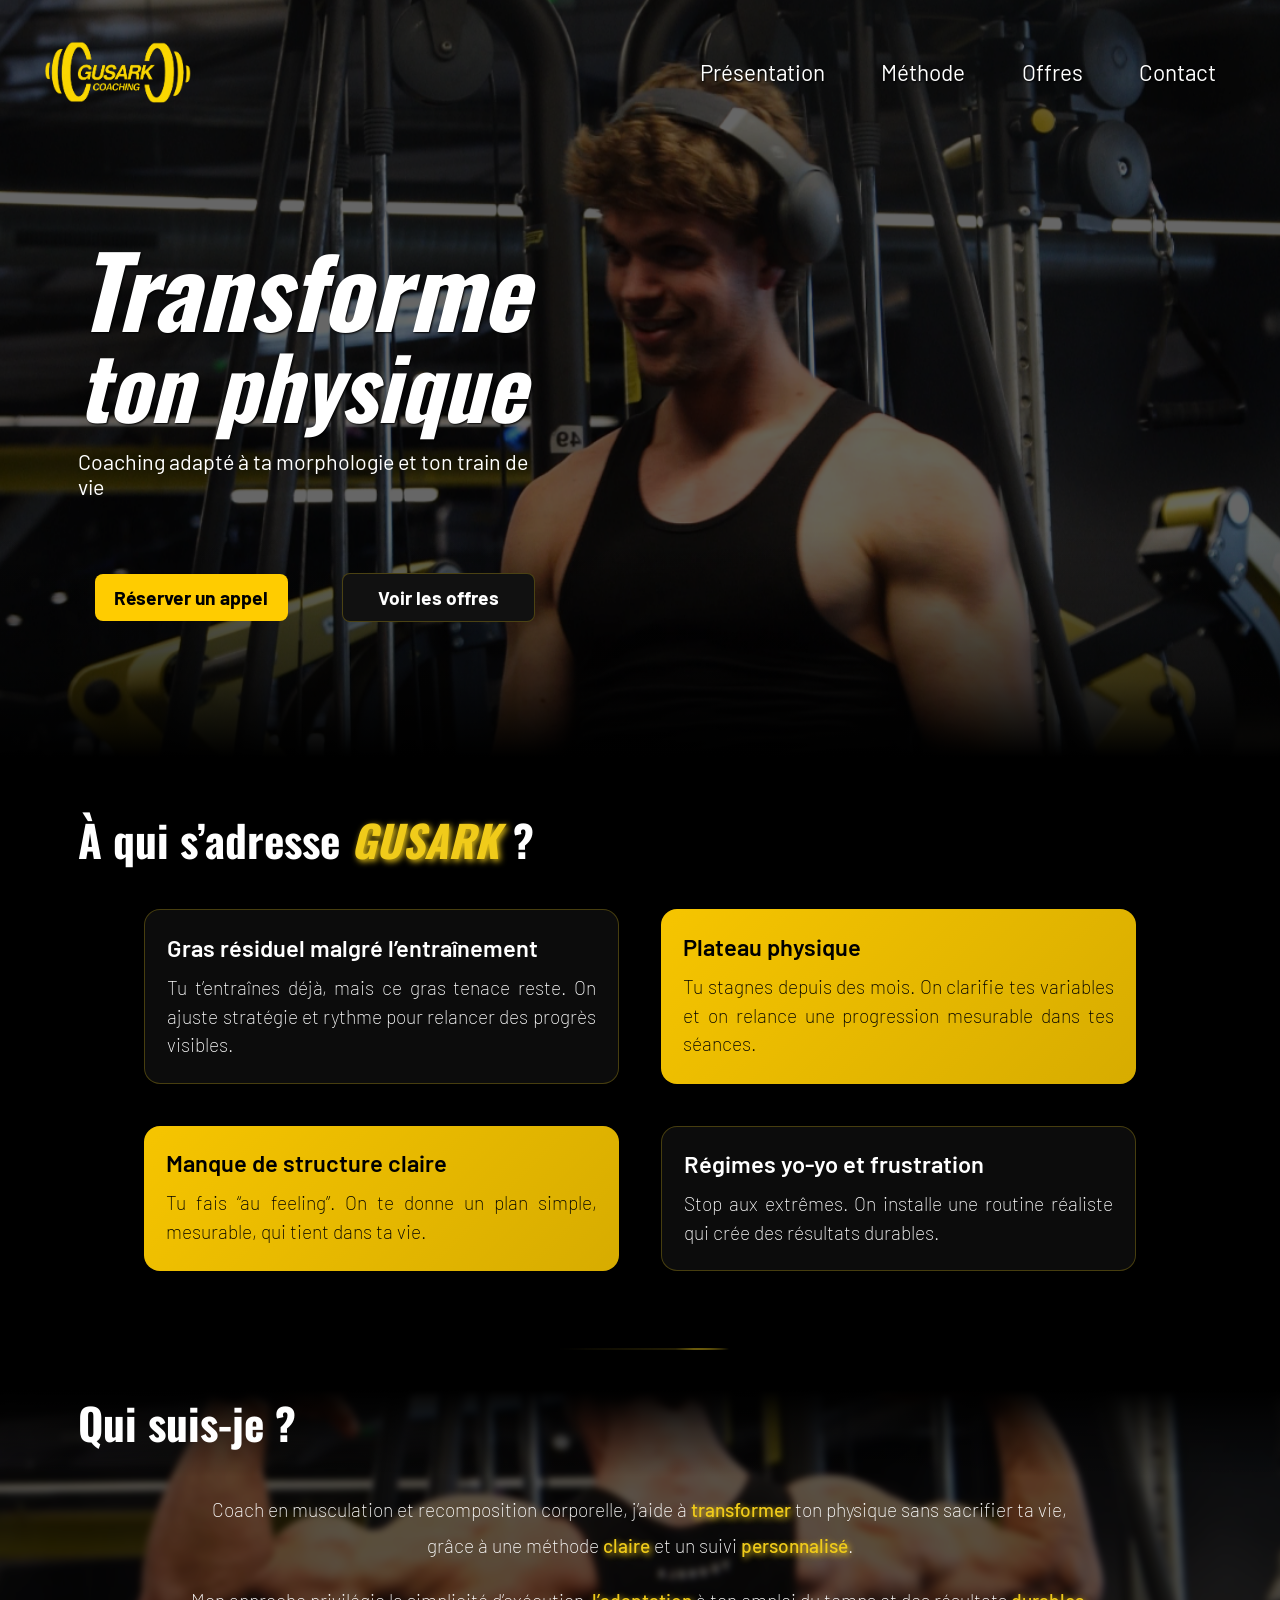
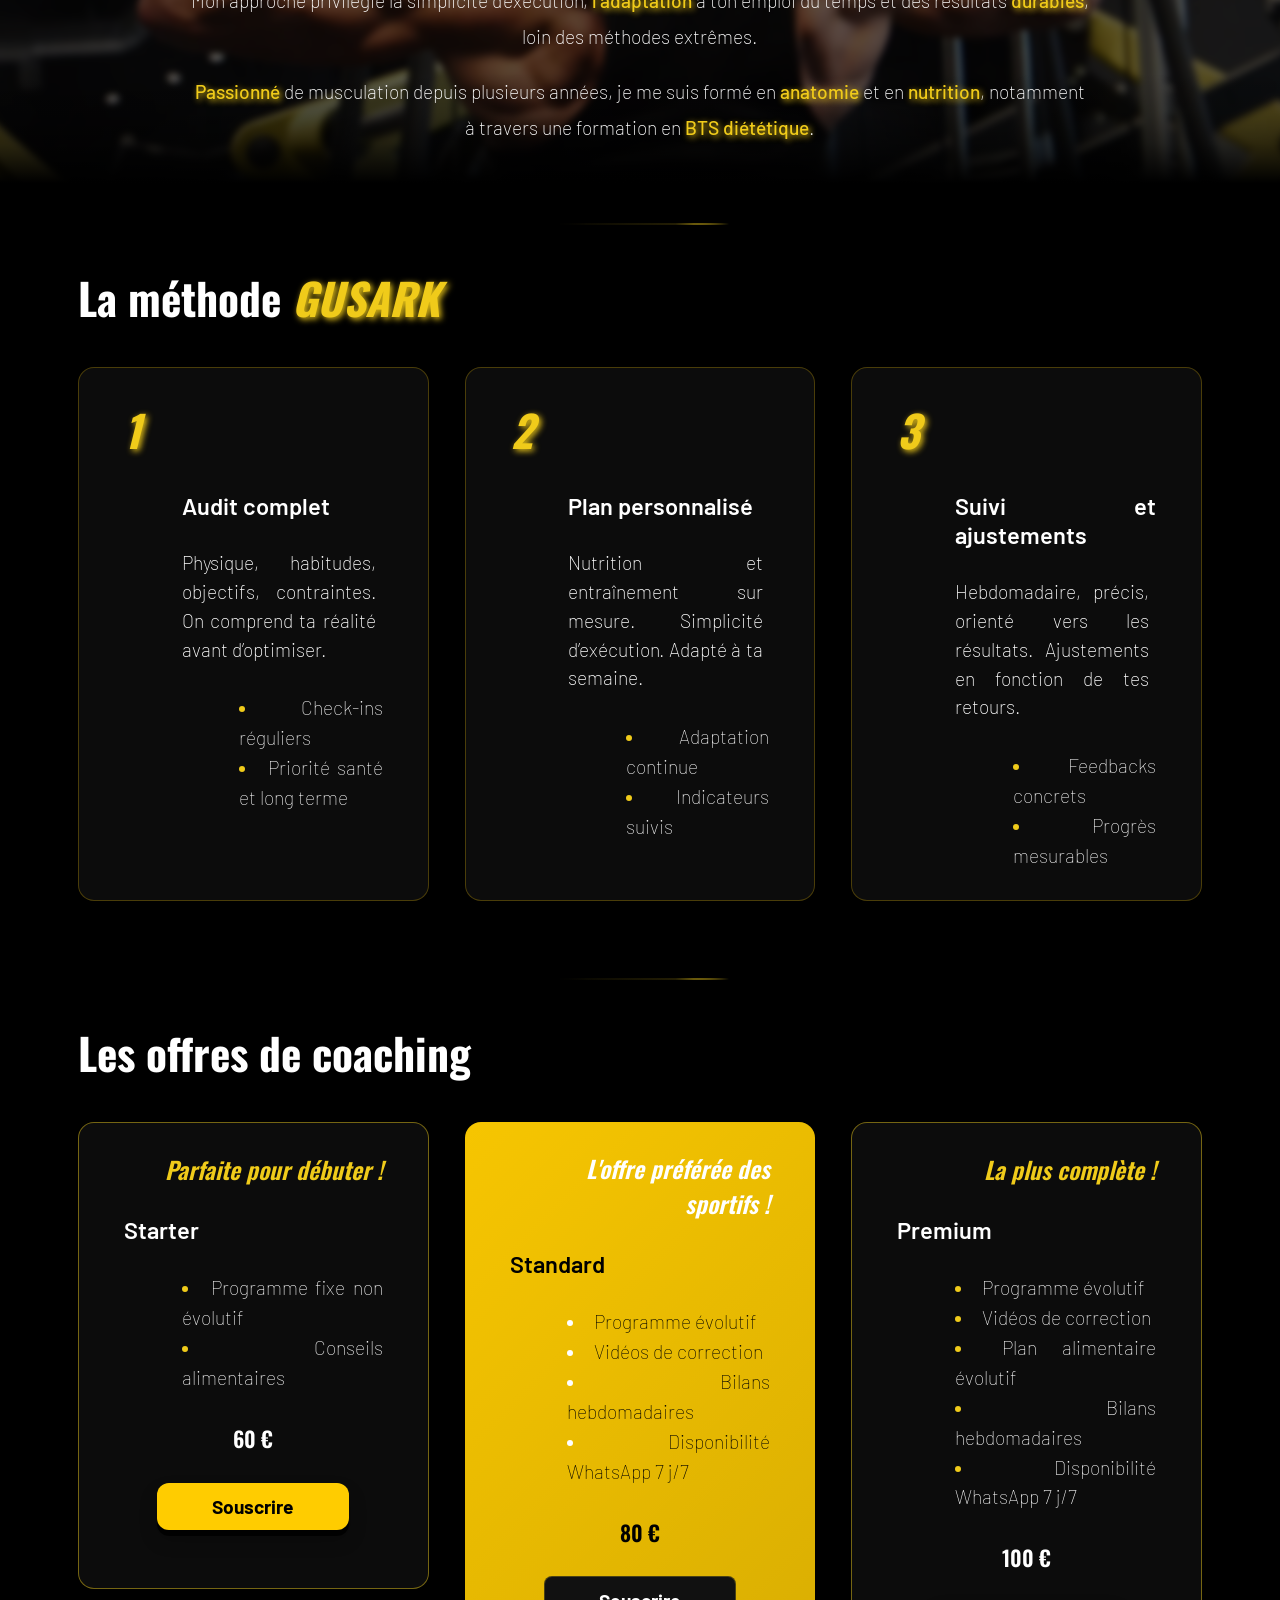
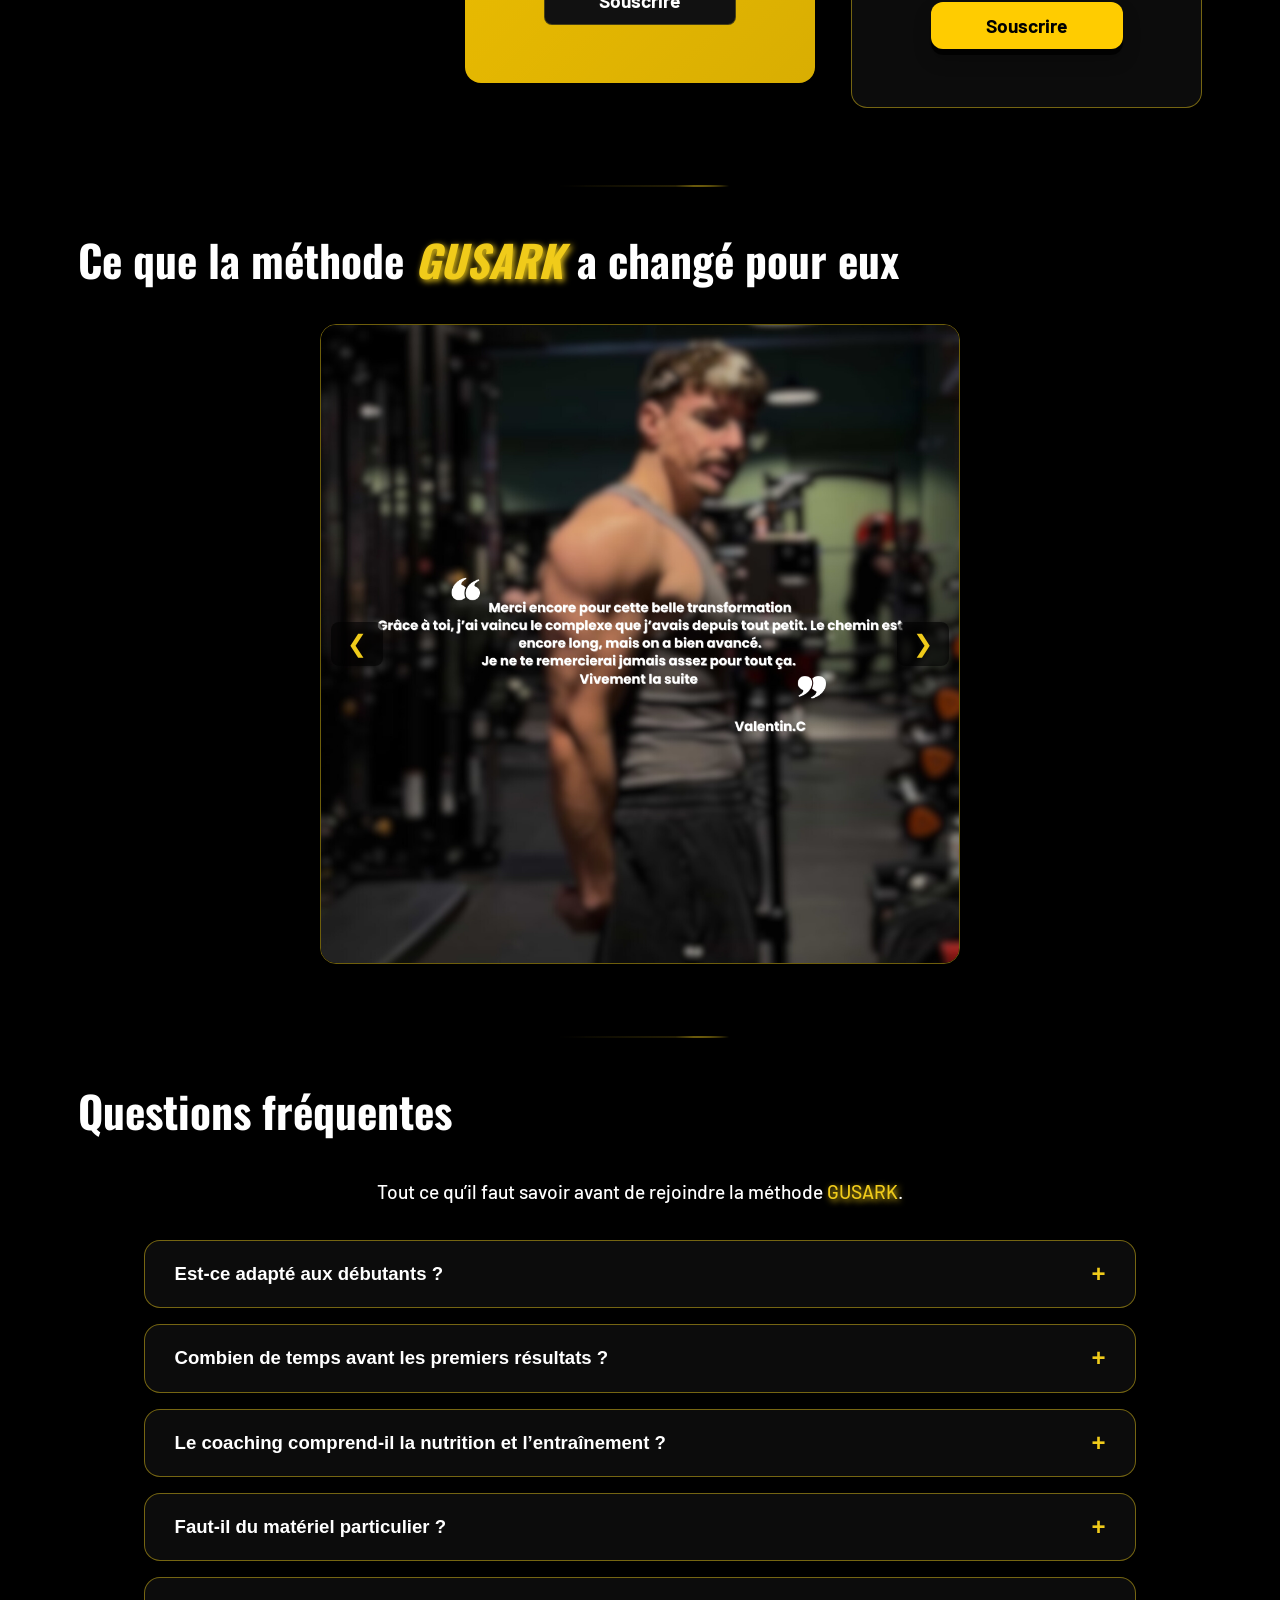
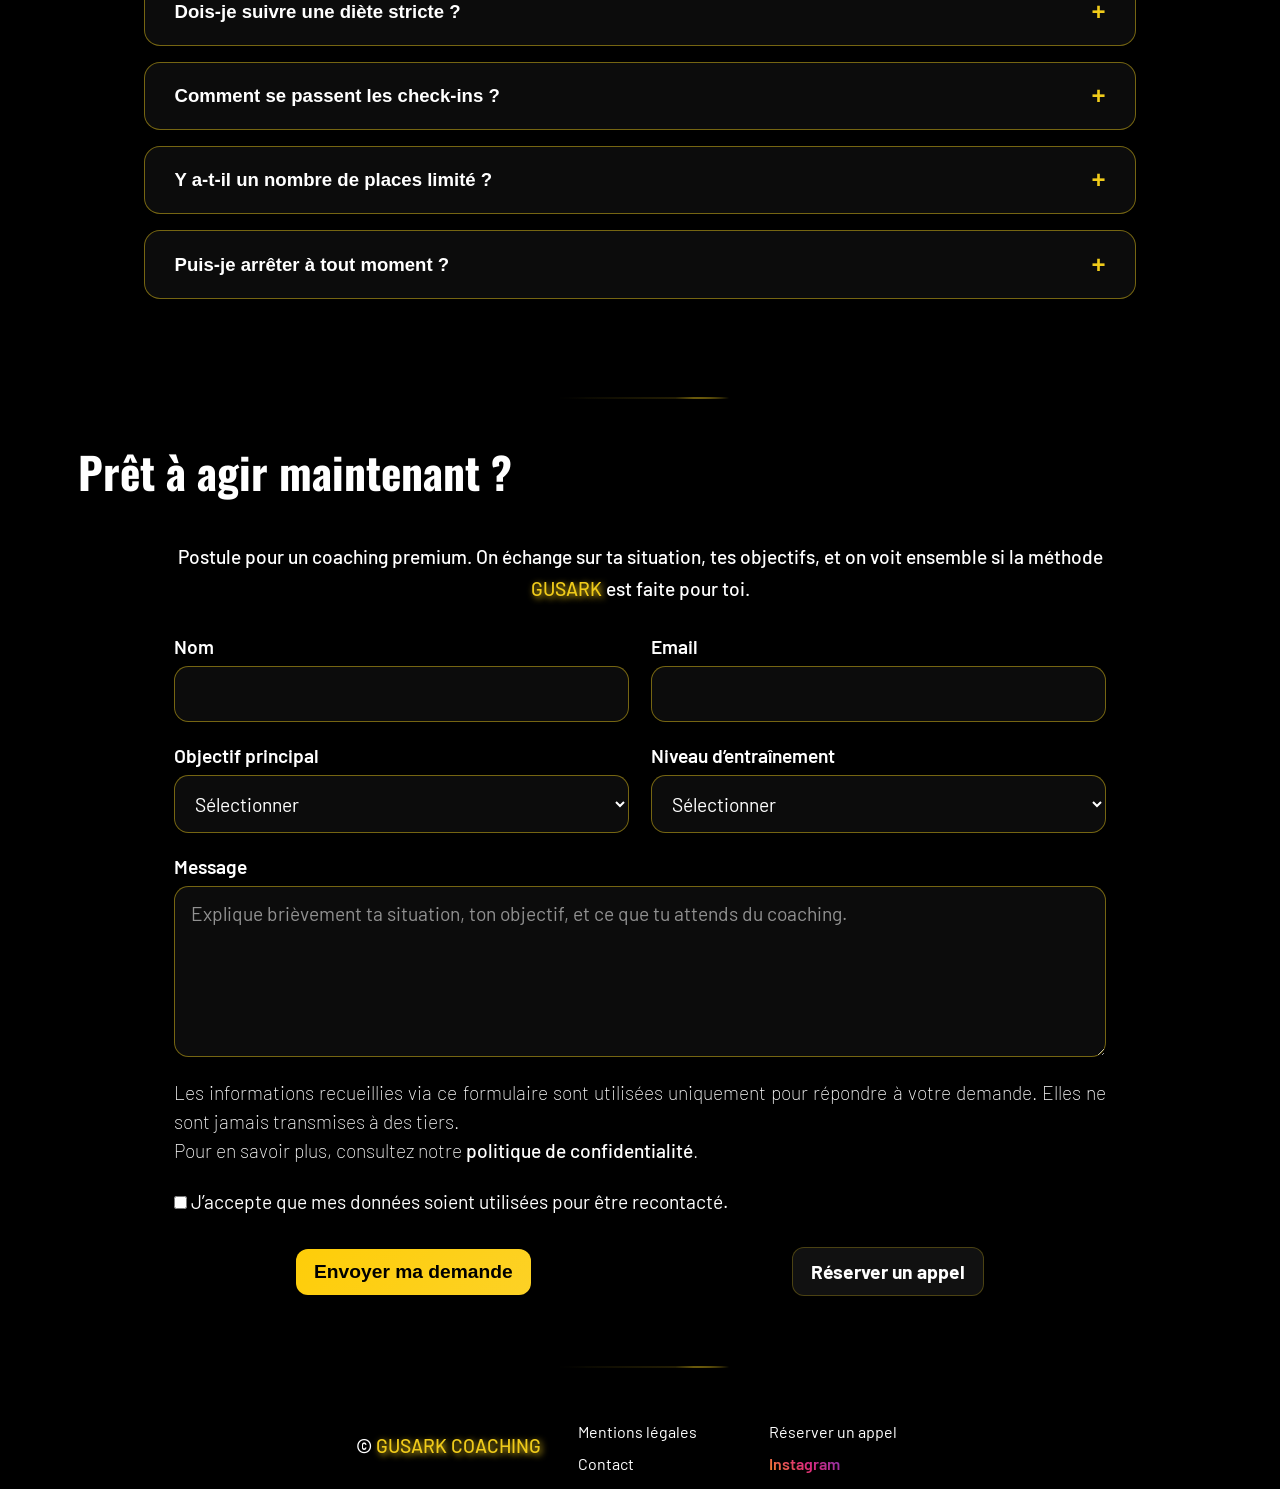
==== index.html @ c1faf5bc "All files MAJ" ====
<!DOCTYPE html>
<html lang="fr">
<head>
  <meta charset="UTF-8">
  <meta name="viewport" content="width=device-width, initial-scale=1.0">
  <title>GUSARK COACHING — Coaching en ligne musculation, recomposition, perte de graisse</title>
  <meta name="description" content="Coaching premium en ligne pour transformer ton physique sans sacrifier ta vie. Audit complet, plan personnalisé, suivi hebdomadaire. Réserve ton appel découverte.">
  <meta property="og:title" content="GUSARK COACHING">
  <meta property="og:description" content="Coaching premium en musculation, recomposition corporelle et perte de graisse. Méthode claire, résultats durables.">
  <meta property="og:type" content="website">
  <meta property="og:url" content="/">
  <meta property="og:image" content="">
  <link rel="icon" type="image/png" sizes="32x32" href="./images/favicon.png">
  <link rel="preconnect" href="https://fonts.googleapis.com">
  <link rel="preconnect" href="https://fonts.gstatic.com" crossorigin>
  <link href="https://fonts.googleapis.com/css2?family=Barlow:ital,wght@0,100;0,200;0,300;0,400;0,500;0,600;0,700;0,800;0,900;1,100;1,200;1,300;1,400;1,500;1,600;1,700;1,800;1,900&family=Oswald:wght@200..700&display=swap" rel="stylesheet">
  <link rel="stylesheet" href="./styles/style.css">
  
  
</head>
<body>
  <a class="skip-link" href="#main">Aller au contenu</a>

  <div class="hero-wrapper">
    <header>
      <a class="img-header" href="index.html">
        <img src="./images/Logo_GUSARK.png" alt="logo de l'entreprise">
      </a>
      <div class="menu">
        <a class="a-menu" href="#presentation">Présentation</a>
        <a class="a-menu" href="#methode">Méthode</a>
        <a class="a-menu" href="#offres">Offres</a>
        <a class="a-menu" href="#formulaire">Contact</a>
      </div>
    </header>

    <section class="hero">
      <h1>
        <span class="line1">Transforme</span>
        <span class="line2">ton physique</span>
      </h1>
      <h4 class="h4-title">Coaching adapté à ta morphologie et ton train de vie
      </h4>

      <div class="btn-holder">
        <a class="btn appel-btn" href="https://calendly.com/gusarkcoaching-contact/30min" target="_blank" rel="noopener">Réserver un appel</a>
        <a class="btn offres-btn" href="#offres">Voir les offres</a>
      </div>
    </section>
  </div>

  <main>
    <section class="presentation">
      <h2 id="presentation">À qui s’adresse <span class="yellow">GUSARK</span> ?</h2>
      <div class="support-items-presentation">
        <div class="item-presentation">
          <h3>Gras résiduel malgré l’entraînement</h3>
          <p>Tu t’entraînes déjà, mais ce gras tenace reste. On ajuste stratégie et rythme pour relancer des progrès visibles.</p>
        </div>
        <div class="item-presentation">
          <h3>Plateau physique</h3>
          <p>Tu stagnes depuis des mois. On clarifie tes variables et on relance une progression mesurable dans tes séances.</p>
        </div>
        <div class="item-presentation">
          <h3>Manque de structure claire</h3>
          <p>Tu fais “au feeling”. On te donne un plan simple, mesurable, qui tient dans ta vie.</p>
        </div>
        <div class="item-presentation">
          <h3>Régimes yo-yo et frustration</h3>
          <p>Stop aux extrêmes. On installe une routine réaliste qui crée des résultats durables.</p>
        </div>
      </div>
    </section>


    <div class="section-separator"></div>



    <section class="presentation-2">
      <h2>Qui suis-je ?</h2>
      <p>
      Coach en musculation et recomposition corporelle, j’aide à 
      <span class="yellow-text">transformer</span> ton physique sans sacrifier ta vie,
      grâce à une méthode <span class="yellow-text">claire</span> et un suivi
      <span class="yellow-text">personnalisé</span>.
      </p>
      <br>
      <p>
      Mon approche privilégie la simplicité d’exécution,
      <span class="yellow-text">l’adaptation</span> à ton emploi du temps
      et des résultats <span class="yellow-text">durables</span>,
      loin des méthodes extrêmes.
      </p>
      <br>
      <p>
      <span class="yellow-text">Passionné</span> de musculation depuis plusieurs années,
      je me suis formé en <span class="yellow-text">anatomie</span> et en
      <span class="yellow-text">nutrition</span>, notamment à travers une formation
      en <span class="yellow-text">BTS diététique</span>.
      </p>
    </section>



    <div class="section-separator"></div>


    <section class="methode">
      <h2 id="methode">La méthode <span class="yellow">GUSARK</span></h2>
      <div class="support-items-methode">
        <div class="item-methode">
          <div class="numero-methode">1</div>
          <h3>Audit complet</h3>
          <p>Physique, habitudes, objectifs, contraintes. On comprend ta réalité avant d’optimiser.</p>
          <li>Check-ins réguliers</li>
          <li>Priorité santé et long terme</li>
        </div>
        <div class="item-methode">
          <div class="numero-methode">2</div>
          <h3>Plan personnalisé</h3>
          <p>Nutrition et entraînement sur mesure. Simplicité d’exécution. Adapté à ta semaine.</p>
          <li>Adaptation continue</li>
          <li>Indicateurs suivis</li>
        </div>
        <div class="item-methode">
          <div class="numero-methode">3
          </div>
          <h3>Suivi et ajustements</h3>
          <p>Hebdomadaire, précis, orienté vers les résultats. Ajustements en fonction de tes retours.</p>
          <li>Feedbacks concrets</li>
          <li>Progrès mesurables</li>
        </div>
      </div>
    </section>


    <div class="section-separator"></div>



    <section class="offres">
      <h2 id="offres">Les offres de coaching</h2>
      <div class="support-items-offres">
        <div class="item-offres">
          <div class="preferee">Parfaite pour débuter !</div>
          <h3>Starter</h3>
          <li>Programme fixe non évolutif</li>
          <li>Conseils alimentaires</li>
          <h4 class="prix">60 €</h4>
          <a href="#formulaire" class="btn appel-btn">Souscrire</a>
        </div>
        <div class="item-offres" id="preferee-yellow">
          <div class="preferee">L'offre préférée des sportifs !</div>
          <h3>Standard</h3>
          <li>Programme évolutif</li>
          <li>Vidéos de correction</li>
          <li>Bilans hebdomadaires</li>
          <li>Disponibilité WhatsApp 7 j/7</li>
          <h4 class="prix">80 €</h4>
          <a href="#formulaire" class="btn offres-btn">Souscrire</a>
        </div>
        <div class="item-offres">
          <div class="preferee">La plus complète !</div>
          <h3>Premium</h3>
          <li>Programme évolutif</li>
          <li>Vidéos de correction</li>
          <li>Plan alimentaire évolutif</li>
          <li>Bilans hebdomadaires</li>
          <li>Disponibilité WhatsApp 7 j/7</li>
          <h4 class="prix">100 €</h4>
          <a href="#formulaire" class="btn appel-btn">Souscrire</a>
        </div>
      </div>
    </section>



    <div class="section-separator"></div>

    <section class="temoignages">
      <h2>Ce que la méthode <span class="yellow">GUSARK</span> a changé pour eux</h2>
      <div class="slider">
        <div class="slides">
          <img src="./images/témoignage-1.PNG" class="slide active" alt="">
          <img src="./images/témoignage-2.PNG" class="slide" alt="">
          <img src="./images/témoignage-3.PNG" class="slide" alt="">
        </div>

        <button class="prev">&#10094;</button>
        <button class="next">&#10095;</button>
      </div>
    </section>

    <div class="section-separator"></div>


    <section class="faq">
      <h2 id="faq">Questions fréquentes</h2>
      <p class="faq-intro">
        Tout ce qu’il faut savoir avant de rejoindre la méthode <span class="yellow-text">GUSARK</span>.
      </p>

      <div class="faq-list">

        <article class="faq-item">
          <button class="faq-question" type="button" aria-expanded="false">
            <span>Est-ce adapté aux débutants ?</span>
            <span class="faq-icon">+</span>
          </button>
          <div class="faq-answer">
            <p>
              Oui. La méthode est adaptée à ton niveau actuel, avec une progression claire, que tu débutes totalement ou que tu aies déjà de l’expérience.
            </p>
          </div>
        </article>

        <article class="faq-item">
          <button class="faq-question" type="button" aria-expanded="false">
            <span>Combien de temps avant les premiers résultats ?</span>
            <span class="faq-icon">+</span>
          </button>
          <div class="faq-answer">
            <p>
              Les premiers changements peuvent souvent apparaître en 4 à 6 semaines. Les résultats solides, eux, se construisent avec de la régularité et un cadre adapté.
            </p>
          </div>
        </article>

        <article class="faq-item">
          <button class="faq-question" type="button" aria-expanded="false">
            <span>Le coaching comprend-il la nutrition et l’entraînement ?</span>
            <span class="faq-icon">+</span>
          </button>
          <div class="faq-answer">
            <p>
              Oui. Le suivi repose sur un programme d’entraînement et un accompagnement nutritionnel, ajustés en fonction de tes retours et de ton objectif.
            </p>
          </div>
        </article>

        <article class="faq-item">
          <button class="faq-question" type="button" aria-expanded="false">
            <span>Faut-il du matériel particulier ?</span>
            <span class="faq-icon">+</span>
          </button>
          <div class="faq-answer">
            <p>
              Non. Le plan s’adapte à ton contexte : salle, home gym, matériel limité ou travail au poids du corps.
            </p>
          </div>
        </article>

        <article class="faq-item">
          <button class="faq-question" type="button" aria-expanded="false">
            <span>Dois-je suivre une diète stricte ?</span>
            <span class="faq-icon">+</span>
          </button>
          <div class="faq-answer">
            <p>
              Non. L’objectif est de construire quelque chose de durable et applicable dans la vraie vie, pas de te bloquer dans une méthode extrême ou frustrante.
            </p>
          </div>
        </article>

        <article class="faq-item">
          <button class="faq-question" type="button" aria-expanded="false">
            <span>Comment se passent les check-ins ?</span>
            <span class="faq-icon">+</span>
          </button>
          <div class="faq-answer">
            <p>
              Ils se font de façon régulière, avec suivi des indicateurs, retour sur les sensations, et ajustements si nécessaire pour garder une progression claire.
            </p>
          </div>
        </article>

        <article class="faq-item">
          <button class="faq-question" type="button" aria-expanded="false">
            <span>Y a-t-il un nombre de places limité ?</span>
            <span class="faq-icon">+</span>
          </button>
          <div class="faq-answer">
            <p>
              Oui. Le nombre de places reste volontairement limité pour garantir un accompagnement sérieux, précis et personnalisé.
            </p>
          </div>
        </article>

        <article class="faq-item">
          <button class="faq-question" type="button" aria-expanded="false">
            <span>Puis-je arrêter à tout moment ?</span>
            <span class="faq-icon">+</span>
          </button>
          <div class="faq-answer">
            <p>
              Une durée minimale est recommandée pour obtenir des résultats tangibles. L’idée n’est pas d’aller vite, mais d’obtenir une vraie transformation durable.
            </p>
          </div>
        </article>

      </div>
    </section>



    <div class="section-separator"></div>


    <section class="contact-form">
      <h2 id="formulaire">Prêt à agir maintenant ?</h2>
      <p class="contact-intro">
        Postule pour un coaching premium. On échange sur ta situation, tes objectifs,
        et on voit ensemble si la méthode <span class="yellow-text">GUSARK</span> est faite pour toi.
      </p>

      <div class="contact-card">
        <form class="form-grid" action="https://formsubmit.co/gusarkcoaching.contact@gmail.com" method="POST">

          <!-- 🔒 Paramètres FormSubmit -->
          <input type="hidden" name="_subject" value="Nouvelle demande coaching GUSARK">
          <input type="hidden" name="_captcha" value="false">

          <!-- 🍯 Anti-spam -->
          <input type="text" name="_honey" style="display:none">

          <!-- Champs -->
          <div class="form-group">
            <label for="nom">Nom</label>
            <input type="text" id="nom" name="nom" required>
          </div>

          <div class="form-group">
            <label for="email">Email</label>
            <input type="email" id="email" name="email" required>
          </div>

          <div class="form-group">
            <label for="objectif">Objectif principal</label>
            <select id="objectif" name="objectif" required>
              <option value="">Sélectionner</option>
              <option value="seche">Sèche</option>
              <option value="recomposition">Recomposition</option>
              <option value="prise-masse">Prise de masse</option>
              <option value="autre">Autre</option>
            </select>
          </div>

          <div class="form-group">
            <label for="niveau">Niveau d’entraînement</label>
            <select id="niveau" name="niveau" required>
              <option value="">Sélectionner</option>
              <option value="debutant">Débutant</option>
              <option value="intermediaire">Intermédiaire</option>
              <option value="avance">Avancé</option>
            </select>
          </div>

          <div class="form-group full-width">
            <label for="message">Message</label>
            <textarea
              id="message"
              name="message"
              rows="6"
              placeholder="Explique brièvement ta situation, ton objectif, et ce que tu attends du coaching."
            ></textarea>
          </div>

          <!-- 🔽 AJOUT RGPD -->
          <div class="form-rgpd full-width">
            <p>
              Les informations recueillies via ce formulaire sont utilisées uniquement pour
              répondre à votre demande. Elles ne sont jamais transmises à des tiers.
              <br>
              Pour en savoir plus, consultez notre
              <a href="rgpd.html" target="_blank">politique de confidentialité</a>.
            </p>
          </div>
          <div class="form-consent full-width">
            <label>
              <input type="checkbox" required>
              J’accepte que mes données soient utilisées pour être recontacté.
            </label>
          </div>

          <div class="form-actions full-width">
            <button type="submit" class="btn appel-btn">Envoyer ma demande</button>
            <a href="https://calendly.com/gusarkcoaching-contact/30min" class="btn secondary-btn" target="_blank" rel="noopener">
              Réserver un appel
            </a>
          </div>

        </form>
      </div>
    </section>


  </main>

  <div class="section-separator"></div>


  <footer class="site-footer">
    <div class="footer-inner">

      <div class="footer-brand">
        <a class="a-footer" href="index.html">© <span class="yellow-text">GUSARK COACHING</span></a>
      </div>

      <nav class="footer-links" aria-label="Liens de pied de page">
        <a href="rgpd.html" target="_blank">Mentions légales</a>
        <a href="#formulaire">Contact</a>
      </nav>

      <div class="footer-contact">
        <a href="https://calendly.com/gusarkcoaching-contact/30min" target="_blank" rel="noopener">Réserver un appel</a>
        <a href="https://www.instagram.com/gusark_/" target="_blank" rel="noopener" class="instagram-link">Instagram</a>
      </div>

    </div>
  </footer>
<script src="./js/script.js"></script>
</body>
</html
---- styles/style.css ----
@charset "UTF-8";
/* Font-size */
* {
  box-sizing: border-box;
  margin: 0;
  padding: 0;
}
* a,
* a:hover,
* a:focus,
* a:active {
  text-decoration: none;
}
* h1 {
  display: inline-block;
  color: #ffffff;
  font-family: "Oswald", sans-serif;
  text-shadow: 1px 1px 2px #000;
  line-height: clamp(2.6rem, -0.543rem + 8.381vw, 7rem);
  font-style: italic;
  margin-bottom: clamp(0.5rem, 0.143rem + 0.952vw, 1rem);
}
* h1 .line1 {
  font-size: clamp(2.6rem, -0.543rem + 8.381vw, 7rem);
}
* h1 .line2 {
  font-size: clamp(2.25rem, -0.5rem + 7.333vw, 6.1rem);
}
* h1 span {
  display: block;
}
* h2 {
  color: #ffffff;
  font-size: clamp(1.5rem, 0.429rem + 2.857vw, 3rem);
  font-family: "Oswald", sans-serif;
}
* h3 {
  color: #ffffff;
  font-size: clamp(1.4rem, 1.329rem + 0.19vw, 1.5rem);
  font-weight: 600;
}
* h4 {
  color: #ffffff;
  font-size: clamp(1.1rem, 0.886rem + 0.571vw, 1.4rem);
  font-weight: 400;
}
* p {
  color: #ffffff;
  font-size: clamp(1rem, 0.821rem + 0.476vw, 1.25rem);
  font-weight: 200;
  text-align: justify;
}
* .btn {
  display: inline-flex;
  align-items: center;
  justify-content: center;
  min-width: clamp(10rem, 8.214rem + 4.762vw, 12.5rem);
  border-radius: 0.5rem;
  padding: 12px 18px;
  font-weight: 700;
  text-decoration: none;
  border: none;
  cursor: pointer;
  text-align: center;
  width: -moz-fit-content;
  width: fit-content;
  margin-inline: auto;
}
* .yellow {
  color: #f0cb1a;
  text-shadow: #f0cb1a 2px 2px 6px;
  font-style: italic;
  margin-right: 0.2rem;
}
* .yellow-text {
  color: #f0cb1a;
  text-shadow: #f0cb1a 2px 2px 6px;
  font-weight: 500;
}
* .section-separator {
  width: clamp(5rem, -0.357rem + 14.286vw, 12.5rem);
  height: 2px;
  margin: 40px auto;
  background: linear-gradient(90deg, transparent 0%, rgba(240, 203, 26, 0.15) 35%, #f0cb1a 50%, rgba(240, 203, 26, 0.15) 65%, transparent 100%);
  background-size: 200% 100%;
  animation: separatorFlow 3s ease-in-out infinite;
  /* ✨ LE FONDU */
  -webkit-mask-image: linear-gradient(to right, transparent, black 20%, black 80%, transparent);
  mask-image: linear-gradient(to right, transparent, black 20%, black 80%, transparent);
}
@keyframes separatorFlow {
  0% {
    background-position: 200% 0;
  }
  100% {
    background-position: -200% 0;
  }
}

html,
body {
  width: 100%;
  overflow-x: hidden;
}

body {
  display: flex;
  flex-direction: column;
  align-items: center;
  min-height: 100vh;
  background-color: #000;
  font-family: "Barlow", sans-serif;
}
body .skip-link {
  position: absolute;
  left: -999px;
  top: -999px;
}
body .hero-wrapper {
  display: flex;
  flex-direction: column;
  justify-content: center;
  align-items: center;
  width: 100%;
  position: relative;
  overflow: hidden;
  isolation: isolate;
}
body .hero-wrapper header {
  display: flex;
  width: 100%;
  padding: 1rem 4rem 1rem 1rem;
}
body .hero-wrapper header .img-header img {
  width: clamp(11.25rem, 9.911rem + 3.571vw, 13.125rem);
  display: block;
}
body .hero-wrapper header .menu {
  display: flex;
  justify-content: end;
  align-items: center;
  width: 100%;
  gap: clamp(1.5rem, -0.286rem + 4.762vw, 4rem);
}
body .hero-wrapper header .menu .a-menu {
  font-family: "Barlow", sans-serif;
  font-weight: 400;
  font-size: clamp(1rem, 0.643rem + 0.952vw, 1.5rem);
  color: #ffffff;
  text-shadow: 1px 1px 2px #000;
  position: relative;
  transition: color 0.25s ease;
}
body .hero-wrapper header .menu .a-menu::after {
  content: "";
  position: absolute;
  left: 0;
  bottom: -3px;
  width: 0%;
  height: 2px;
  background: #f0cb1a;
  transition: width 0.25s ease;
}
body .hero-wrapper header .menu .a-menu:hover {
  color: #f0cb1a;
}
body .hero-wrapper header .menu .a-menu:hover::after {
  width: 100%;
}
@media (max-width: 800px) {
  body .hero-wrapper header {
    display: flex;
    flex-direction: column-reverse;
    justify-content: center;
    align-items: center;
    padding: 1rem;
  }
  body .hero-wrapper header .menu {
    justify-content: center;
    margin-bottom: 2rem;
    flex-wrap: wrap;
    row-gap: 0.75rem;
  }
}
body .hero-wrapper .hero {
  display: flex;
  flex-direction: column;
  align-self: flex-start;
  width: 100%;
  margin-top: clamp(1rem, -3.286rem + 11.429vw, 7rem);
  padding-left: clamp(0rem, -4.286rem + 11.429vw, 6rem);
  padding-right: 1rem;
}
body .hero-wrapper .hero .h4-title {
  width: clamp(15rem, 2.857rem + 32.381vw, 32rem);
}
@media (max-width: 800px) {
  body .hero-wrapper .hero {
    align-self: center;
    align-items: center;
    padding-left: 1rem;
    padding-right: 1rem;
  }
  body .hero-wrapper .h4-title {
    width: 90%;
    text-align: center;
    text-shadow: 1px 1px 2px #000;
  }
}
body .hero-wrapper .btn-holder {
  display: flex;
  justify-content: flex-start;
  gap: clamp(1rem, -3.286rem + 11.429vw, 7rem);
  width: clamp(18rem, 8rem + 26.667vw, 32rem);
  max-width: 100%;
  margin-top: clamp(3rem, 1.571rem + 3.81vw, 5rem);
  margin-bottom: clamp(6rem, 3.857rem + 5.714vw, 9rem);
  overflow: visible;
}
body .hero-wrapper .btn-holder .appel-btn {
  background-image: linear-gradient(135deg, #ffcc00 0%, #ffcc00 100%);
  color: #000;
  font-size: clamp(1rem, 0.821rem + 0.476vw, 1.25rem);
  border: none;
  display: inline-block;
  transition: transform 0.18s ease, box-shadow 0.18s ease;
}
body .hero-wrapper .btn-holder .appel-btn:hover {
  transform: translateY(-1px);
  box-shadow: inset 0 3px 6px rgba(0, 0, 0, 0.6), inset 0 -1px 2px rgba(255, 255, 255, 0.4);
}
body .hero-wrapper .btn-holder .offres-btn {
  background: #111111;
  color: #ffffff;
  border: 1px solid rgba(240, 204, 26, 0.2588235294);
  font-size: clamp(1rem, 0.821rem + 0.476vw, 1.25rem);
}
body .hero-wrapper .btn-holder .offres-btn:hover {
  border-color: rgba(255, 204, 0, 0.55);
  box-shadow: 0 0 12px rgba(255, 204, 0, 0.45), 0 0 24px rgba(255, 204, 0, 0.35), 0 8px 16px rgba(0, 0, 0, 0.25);
  transform: translateY(-2px);
}
@media (max-width: 1294px) {
  body .hero-wrapper .btn-holder {
    align-items: center;
    justify-content: center;
    width: 40%;
    gap: 1.25rem;
    flex-wrap: wrap;
  }
}
@media (max-width: 800px) {
  body .hero-wrapper .btn-holder {
    align-items: center;
    justify-content: center;
    width: 80%;
    gap: 1.25rem;
    flex-wrap: wrap;
  }
}
body .hero-wrapper::before {
  content: "";
  position: absolute;
  inset: 0;
  background-image: url("../images/fond-1.png");
  background-repeat: no-repeat;
  background-size: cover;
  background-position: center top;
  filter: brightness(0.4);
  transform: scale(1.08);
  transform-origin: center top;
  z-index: -2;
}
@media (max-width: 800px) {
  body .hero-wrapper::before {
    background-size: cover;
    background-position: center top;
    transform: scale(1);
  }
}
body .hero-wrapper::after {
  content: "";
  position: absolute;
  inset: 0;
  pointer-events: none;
  background: linear-gradient(to bottom, rgba(0, 0, 0, 0) 0%, rgba(0, 0, 0, 0) 70%, rgba(0, 0, 0, 0.18) 80%, rgba(0, 0, 0, 0.45) 90%, #000 100%);
  z-index: -1;
}
body .hero-wrapper > * {
  position: relative;
  z-index: 1;
}
body main {
  display: flex;
  flex-direction: column;
  align-self: flex-start;
  width: 100%;
  margin-top: clamp(0.2rem, -0.371rem + 1.524vw, 1rem);
  padding-left: clamp(0rem, -4.286rem + 11.429vw, 6rem);
  padding-right: clamp(0rem, -4.286rem + 11.429vw, 6rem);
}
body main .presentation {
  margin-top: clamp(1.5rem, 0.786rem + 1.905vw, 2.5rem);
  display: flex;
  flex-direction: column;
}
body main .presentation h2 {
  margin-bottom: clamp(1.5rem, 0.786rem + 1.905vw, 2.5rem);
}
body main .presentation .support-items-presentation {
  display: grid;
  grid-template-columns: repeat(2, minmax(0, 1fr));
  gap: clamp(1rem, -0.429rem + 3.81vw, 3rem);
  width: 100%;
  max-width: 62rem;
  margin-inline: auto;
  margin-bottom: clamp(1.5rem, 0.786rem + 1.905vw, 2.5rem);
}
body main .presentation .item-presentation {
  padding: clamp(1rem, 0.643rem + 0.952vw, 1.5rem);
  border-radius: 1rem;
  text-align: justify;
  transition: transform 0.18s ease, box-shadow 0.18s ease;
  min-width: 0;
}
body main .presentation .item-presentation h3 {
  margin-bottom: 0.75rem;
}
body main .presentation .item-presentation p {
  line-height: 1.5;
}
body main .presentation {
  /* ===== DESKTOP ===== */
}
body main .presentation .item-presentation:nth-child(1),
body main .presentation .item-presentation:nth-child(4) {
  background: rgba(17, 17, 17, 0.7176470588);
  border: 1px solid rgba(240, 204, 26, 0.2588235294);
  backdrop-filter: blur(4px);
}
body main .presentation .item-presentation:nth-child(1):hover,
body main .presentation .item-presentation:nth-child(4):hover {
  border-color: rgba(255, 204, 0, 0.55);
  box-shadow: 0 0 12px rgba(255, 204, 0, 0.45), 0 0 24px rgba(255, 204, 0, 0.35), 0 8px 16px rgba(0, 0, 0, 0.25);
  transform: translateY(-2px);
}
body main .presentation .item-presentation:nth-child(2),
body main .presentation .item-presentation:nth-child(3) {
  background-image: linear-gradient(135deg, rgba(255, 204, 0, 0.9647058824) 0%, rgba(255, 204, 0, 0.8431372549) 100%);
  color: #000;
  border: none;
  box-shadow: 0 6px 0 rgba(0, 0, 0, 0.85), 0 10px 18px rgba(0, 0, 0, 0.22);
  backdrop-filter: blur(4px);
}
body main .presentation .item-presentation:nth-child(2) h3,
body main .presentation .item-presentation:nth-child(2) p,
body main .presentation .item-presentation:nth-child(3) h3,
body main .presentation .item-presentation:nth-child(3) p {
  color: #000;
}
body main .presentation .item-presentation:nth-child(2):hover,
body main .presentation .item-presentation:nth-child(3):hover {
  transform: translateY(-1px);
  box-shadow: inset 0 3px 6px rgba(0, 0, 0, 0.6), inset 0 -1px 2px rgba(255, 255, 255, 0.4);
}
@media (max-width: 800px) {
  body main {
    align-self: center;
    align-items: center;
    width: 100%;
    padding-inline: 1rem;
  }
  body main .presentation {
    align-items: center;
    width: 100%;
  }
  body main .presentation h2 {
    text-align: center;
  }
  body main .presentation p {
    line-height: clamp(1rem, 0.821rem + 0.476vw, 1.25rem);
  }
  body main .presentation .support-items-presentation {
    grid-template-columns: 1fr;
    width: 100%;
  }
  body main .presentation {
    /* ===== MOBILE ===== */
  }
  body main .presentation .item-presentation:nth-child(1),
  body main .presentation .item-presentation:nth-child(3) {
    background: #111111;
    border: 1px solid rgba(240, 204, 26, 0.2588235294);
  }
  body main .presentation .item-presentation:nth-child(1) h3,
  body main .presentation .item-presentation:nth-child(1) p,
  body main .presentation .item-presentation:nth-child(3) h3,
  body main .presentation .item-presentation:nth-child(3) p {
    color: #ffffff;
  }
  body main .presentation .item-presentation:nth-child(2),
  body main .presentation .item-presentation:nth-child(4) {
    background-image: linear-gradient(135deg, #ffcc00 0%, #ffcc00 100%);
    border: none;
    box-shadow: 0 6px 0 rgba(0, 0, 0, 0.85), 0 10px 18px rgba(0, 0, 0, 0.22);
  }
  body main .presentation .item-presentation:nth-child(2) h3,
  body main .presentation .item-presentation:nth-child(2) p,
  body main .presentation .item-presentation:nth-child(4) h3,
  body main .presentation .item-presentation:nth-child(4) p {
    color: #000;
  }
}
body main .presentation-2 {
  display: flex;
  flex-direction: column;
  align-items: center;
  position: relative;
  overflow: hidden;
  isolation: isolate;
  width: 100vw;
  margin-left: calc(50% - 50vw);
  margin-right: calc(50% - 50vw);
  padding-right: clamp(0rem, -4.286rem + 11.429vw, 6rem);
  padding-bottom: clamp(1.5rem, 0.786rem + 1.905vw, 2.5rem);
  padding-left: clamp(0rem, -4.286rem + 11.429vw, 6rem);
}
body main .presentation-2 h2 {
  margin-bottom: clamp(1.5rem, 0.786rem + 1.905vw, 2.5rem);
  align-self: flex-start;
}
body main .presentation-2 p {
  line-height: clamp(1.2rem, 0.271rem + 2.476vw, 2.5rem);
  text-align: center;
  width: 80%;
}
@media (max-width: 800px) {
  body main .presentation-2 h2 {
    align-self: center;
  }
}
body main .presentation-2::before {
  content: "";
  position: absolute;
  inset: 0;
  background-image: url("../images/fond-2.png");
  background-repeat: no-repeat;
  background-size: cover;
  background-position: center;
  filter: blur(3px) brightness(0.35);
  transform: scale(1.05);
  transform-origin: center;
  z-index: -2;
}
body main .presentation-2::after {
  content: "";
  position: absolute;
  inset: 0;
  pointer-events: none;
  background: linear-gradient(to bottom, #000 0%, rgba(0, 0, 0, 0.45) 10%, rgba(0, 0, 0, 0) 22%, rgba(0, 0, 0, 0) 72%, rgba(0, 0, 0, 0.18) 82%, rgba(0, 0, 0, 0.45) 90%, #000 100%);
  z-index: -1;
}
body main .methode {
  margin-bottom: clamp(1.5rem, 0.786rem + 1.905vw, 2.5rem);
  display: flex;
  flex-direction: column;
}
body main .methode h2 {
  margin-bottom: clamp(1.5rem, 0.786rem + 1.905vw, 2.5rem);
}
body main .methode .support-items-methode {
  display: grid;
  grid-template-columns: repeat(3, minmax(0, 1fr));
  gap: clamp(1.2rem, 0.271rem + 2.476vw, 2.5rem);
  width: 100%;
  margin-inline: auto;
}
body main .methode .item-methode {
  border-radius: 1rem;
  text-align: justify;
  min-width: clamp(16.25rem, 12.679rem + 9.524vw, 21.25rem);
  background-color: rgba(17, 17, 17, 0.7176470588);
  padding: clamp(1rem, 0.286rem + 1.905vw, 2rem) clamp(2rem, 1.286rem + 1.905vw, 3rem);
  border: 0.5px solid rgba(255, 204, 0, 0.2549019608);
  backdrop-filter: blur(4px);
}
body main .methode .item-methode .numero-methode {
  color: #f0cb1a;
  font-size: clamp(1.5rem, 0.429rem + 2.857vw, 3rem);
  font-family: "Oswald", sans-serif;
  text-shadow: #f0cb1a 2px 2px 6px;
  font-style: italic;
  font-weight: 900;
  margin-right: 0.2rem;
  margin-bottom: clamp(1rem, 0.286rem + 1.905vw, 2rem);
}
body main .methode .item-methode h3 {
  margin-bottom: clamp(1rem, 0.286rem + 1.905vw, 2rem);
  margin-left: clamp(2rem, 0.571rem + 3.81vw, 4rem);
}
body main .methode .item-methode p {
  line-height: 1.5;
  width: 75%;
  margin-left: clamp(2rem, 0.571rem + 3.81vw, 4rem);
  margin-bottom: clamp(1rem, 0.286rem + 1.905vw, 2rem);
}
body main .methode .item-methode li {
  color: #ffffff;
  font-size: clamp(1rem, 0.821rem + 0.476vw, 1.25rem);
  margin-left: clamp(4rem, 1.143rem + 7.619vw, 8rem);
  font-weight: 100;
  line-height: clamp(1.3rem, 0.8rem + 1.333vw, 2rem);
}
body main .methode .item-methode li::marker {
  color: #f0cb1a;
}
@media (max-width: 800px) {
  body main .methode h2 {
    text-align: center;
  }
  body main .methode .support-items-methode {
    grid-template-columns: repeat(1, minmax(0, 1fr));
  }
}
body main .offres {
  margin-bottom: clamp(1.5rem, 0.786rem + 1.905vw, 2.5rem);
  display: flex;
  flex-direction: column;
}
body main .offres h2 {
  margin-bottom: clamp(1.5rem, 0.786rem + 1.905vw, 2.5rem);
}
body main .offres .support-items-offres {
  display: grid;
  grid-template-columns: repeat(3, minmax(0, 1fr));
  gap: clamp(1.2rem, 0.271rem + 2.476vw, 2.5rem);
  width: 100%;
  margin-inline: auto;
  align-items: start;
}
body main .offres .item-offres {
  border-radius: 1rem;
  text-align: justify;
  min-width: clamp(16.25rem, 12.679rem + 9.524vw, 21.25rem);
  padding: clamp(1rem, 0.286rem + 1.905vw, 2rem) clamp(2rem, 1.286rem + 1.905vw, 3rem);
  background: rgba(17, 17, 17, 0.7176470588);
  border: 1px solid rgba(240, 204, 26, 0.4588235294);
  backdrop-filter: blur(4px);
  display: flex;
  flex-direction: column;
  align-items: stretch;
}
body main .offres .item-offres .preferee {
  color: #f0cb1a;
  text-align: end;
  margin-bottom: clamp(1rem, 0.286rem + 1.905vw, 2rem);
  font-family: "Oswald", sans-serif;
  font-size: clamp(1.4rem, 1.329rem + 0.19vw, 1.5rem);
  font-weight: 600;
  font-style: italic;
}
body main .offres .item-offres h3 {
  margin-bottom: clamp(1rem, 0.286rem + 1.905vw, 2rem);
}
body main .offres .item-offres h4 {
  text-align: center;
  margin-top: clamp(1rem, 0.286rem + 1.905vw, 2rem);
  font-family: "Oswald", sans-serif;
  font-size: clamp(1.1rem, 0.886rem + 0.571vw, 1.4rem);
  font-weight: 600;
}
body main .offres .item-offres li {
  color: #ffffff;
  font-size: clamp(1rem, 0.821rem + 0.476vw, 1.25rem);
  margin-left: clamp(2rem, 0.571rem + 3.81vw, 4rem);
  font-weight: 100;
  line-height: clamp(1.3rem, 0.8rem + 1.333vw, 2rem);
}
body main .offres .item-offres li::marker {
  color: #f0cb1a;
}
body main .offres .item-offres .btn {
  display: inline-flex;
  justify-content: center;
  align-items: center;
  width: -moz-fit-content;
  width: fit-content;
  margin-inline: auto;
  margin-top: clamp(1rem, 0.286rem + 1.905vw, 2rem);
  margin-bottom: clamp(1rem, 0.286rem + 1.905vw, 2rem);
}
body main .offres .item-offres .appel-btn {
  background-image: linear-gradient(135deg, #ffcc00 0%, #ffcc00 100%);
  color: #000;
  font-size: clamp(1rem, 0.821rem + 0.476vw, 1.25rem);
  border: none;
  border-radius: 12px;
  display: inline-block;
  transition: transform 0.18s ease, box-shadow 0.18s ease;
  box-shadow: 0 6px 0 rgba(0, 0, 0, 0.85), 0 10px 18px rgba(0, 0, 0, 0.22);
}
body main .offres .item-offres .appel-btn:hover {
  transform: translateY(-1px);
  box-shadow: inset 0 3px 6px rgba(0, 0, 0, 0.6), inset 0 -1px 2px rgba(255, 255, 255, 0.4);
}
body main .offres .item-offres .offres-btn {
  background: #111111;
  color: #ffffff;
  border: 1px solid rgba(240, 204, 26, 0.2588235294);
  font-size: clamp(1rem, 0.821rem + 0.476vw, 1.25rem);
}
body main .offres .item-offres .offres-btn:hover {
  border-color: rgba(255, 204, 0, 0.55);
  box-shadow: 0 0 12px rgba(255, 204, 0, 0.45), 0 0 24px rgba(255, 204, 0, 0.35), 0 8px 16px rgba(0, 0, 0, 0.25);
  transform: translateY(-2px);
}
body main .offres .item-offres:hover {
  border-color: rgba(255, 204, 0, 0.55);
  box-shadow: 0 0 12px rgba(255, 204, 0, 0.45), 0 0 24px rgba(255, 204, 0, 0.35), 0 8px 16px rgba(0, 0, 0, 0.25);
  transform: translateY(-2px);
}
body main .offres #preferee-yellow {
  background-image: linear-gradient(135deg, rgba(255, 204, 0, 0.9647058824) 0%, rgba(255, 204, 0, 0.8431372549) 100%);
  color: #000;
  border: none;
  box-shadow: 0 6px 0 rgba(0, 0, 0, 0.85), 0 10px 18px rgba(0, 0, 0, 0.22);
}
body main .offres #preferee-yellow h3, body main .offres #preferee-yellow li, body main .offres #preferee-yellow h4 {
  color: #000;
}
body main .offres #preferee-yellow li::marker {
  color: #ffffff;
}
body main .offres #preferee-yellow .preferee {
  color: #ffffff;
}
body main .offres #preferee-yellow:hover {
  transform: translateY(-1px);
  box-shadow: inset 0 3px 6px rgba(0, 0, 0, 0.6), inset 0 -1px 2px rgba(255, 255, 255, 0.4);
}
@media (max-width: 800px) {
  body main .offres h2 {
    text-align: center;
  }
  body main .offres .support-items-offres {
    grid-template-columns: repeat(1, minmax(0, 1fr));
  }
}
body .temoignages {
  display: flex;
  flex-direction: column;
}
body .temoignages .slider {
  position: relative;
  max-width: 640px;
  margin: 2rem auto;
  overflow: hidden;
  border-radius: 1rem;
  border: 1px solid rgba(240, 204, 26, 0.4588235294);
}
body .temoignages .slider:hover {
  border-color: rgba(255, 204, 0, 0.55);
  box-shadow: 0 0 12px rgba(255, 204, 0, 0.45), 0 0 24px rgba(255, 204, 0, 0.35), 0 8px 16px rgba(0, 0, 0, 0.25);
  transform: translateY(-2px);
}
body .temoignages .slides {
  position: relative;
  width: 100%;
  height: auto;
}
body .temoignages .slide {
  width: 100%;
  display: none;
  -o-object-fit: cover;
     object-fit: cover;
}
body .temoignages .slide.active {
  display: block;
}
body .temoignages button {
  position: absolute;
  top: 50%;
  transform: translateY(-50%);
  background: rgba(0, 0, 0, 0.6);
  color: #f0cb1a;
  border: none;
  padding: 0.5rem 1rem;
  cursor: pointer;
  font-size: 1.5rem;
  border-radius: 0.5rem;
}
body .temoignages .prev {
  left: 10px;
}
body .temoignages .next {
  right: 10px;
}
@media (max-width: 800px) {
  body .temoignages h2 {
    text-align: center;
  }
}
body .faq {
  margin-bottom: clamp(2rem, 0.571rem + 3.81vw, 4rem);
  display: flex;
  flex-direction: column;
  align-items: center;
}
body .faq h2 {
  text-align: center;
  margin-bottom: clamp(1.5rem, 0.786rem + 1.905vw, 2.5rem);
}
@media (min-width: 768px) {
  body .faq h2 {
    text-align: left;
    align-self: flex-start;
    width: 100%;
    max-width: 62rem;
  }
}
body .faq .faq-intro {
  text-align: center;
  color: #ffffff;
  font-size: clamp(1rem, 0.821rem + 0.476vw, 1.25rem);
  font-weight: 500;
  margin-bottom: clamp(1.5rem, 0.786rem + 1.905vw, 2.5rem);
  max-width: 42rem;
}
body .faq .faq-list {
  width: 100%;
  max-width: 62rem;
  display: flex;
  flex-direction: column;
  gap: 1rem;
}
body .faq .faq-item {
  background: rgba(17, 17, 17, 0.7176470588);
  border: 1px solid rgba(240, 204, 26, 0.4588235294);
  backdrop-filter: blur(4px);
  border-radius: 1rem;
  overflow: hidden;
  transition: transform 0.18s ease, box-shadow 0.18s ease, border-color 0.18s ease;
}
body .faq .faq-item:hover {
  border-color: rgba(255, 204, 0, 0.55);
  box-shadow: 0 0 12px rgba(255, 204, 0, 0.25), 0 0 24px rgba(255, 204, 0, 0.15), 0 8px 16px rgba(0, 0, 0, 0.25);
  transform: translateY(-2px);
}
body .faq .faq-question {
  width: 100%;
  background: transparent;
  border: none;
  color: #ffffff;
  display: flex;
  justify-content: space-between;
  align-items: center;
  gap: 1rem;
  text-align: left;
  padding: clamp(1rem, 0.714rem + 0.762vw, 1.4rem) clamp(1.2rem, 0.629rem + 1.524vw, 2rem);
  font-size: clamp(1rem, 0.857rem + 0.381vw, 1.2rem);
  font-weight: 600;
  cursor: pointer;
}
body .faq .faq-icon {
  flex-shrink: 0;
  color: #f0cb1a;
  font-size: 1.5rem;
  line-height: 1;
  transition: transform 0.2s ease;
}
body .faq .faq-item.active .faq-icon {
  transform: rotate(45deg);
}
body .faq .faq-answer {
  max-height: 0;
  overflow: hidden;
  transition: max-height 0.28s ease;
}
body .faq .faq-answer p {
  padding: 0 clamp(1.2rem, 0.629rem + 1.524vw, 2rem) clamp(1.2rem, 0.857rem + 0.914vw, 1.68rem);
  color: #ffffff;
  font-size: clamp(1rem, 0.821rem + 0.476vw, 1.25rem);
  line-height: 1.7;
  opacity: 0.95;
}
@media (max-width: 768px) {
  body .faq .faq-question {
    align-items: start;
  }
  body .faq .faq-icon {
    margin-top: 0.1rem;
  }
}
body .contact-form {
  display: flex;
  flex-direction: column;
  align-items: center;
}
body .contact-form h2 {
  text-align: center;
  margin-bottom: clamp(1.5rem, 0.786rem + 1.905vw, 2.5rem);
}
body .contact-form .contact-intro {
  text-align: center;
  color: #ffffff;
  font-size: clamp(1rem, 0.821rem + 0.476vw, 1.25rem);
  font-weight: 500;
  max-width: 46rem;
  line-height: 1.7;
}
body .contact-form .contact-card {
  width: 100%;
  max-width: 62rem;
  padding: clamp(1.2rem, 0.629rem + 1.524vw, 2rem);
}
body .contact-form .form-grid {
  display: grid;
  grid-template-columns: repeat(2, minmax(0, 1fr));
  gap: clamp(1rem, 0.643rem + 0.952vw, 1.5rem);
}
body .contact-form .form-group {
  display: flex;
  flex-direction: column;
  gap: 0.5rem;
}
body .contact-form .form-group label {
  color: #ffffff;
  font-size: clamp(1rem, 0.821rem + 0.476vw, 1.25rem);
  font-weight: 600;
}
body .contact-form .form-group input,
body .contact-form .form-group select,
body .contact-form .form-group textarea {
  width: 100%;
  padding: 0.95rem 1rem;
  border-radius: 0.9rem;
  background: rgba(17, 17, 17, 0.7176470588);
  border: 1px solid rgba(240, 204, 26, 0.4588235294);
  backdrop-filter: blur(4px);
  color: #ffffff;
  font-size: clamp(1rem, 0.821rem + 0.476vw, 1.25rem);
  font-family: "Barlow", sans-serif;
  outline: none;
  transition: border-color 0.2s ease, box-shadow 0.2s ease, background 0.2s ease;
}
body .contact-form .form-group input::-moz-placeholder, body .contact-form .form-group textarea::-moz-placeholder {
  color: rgba(255, 255, 255, 0.55);
  font-family: clamp(1rem, 0.821rem + 0.476vw, 1.25rem);
  font-size: clamp(1rem, 0.821rem + 0.476vw, 1.25rem);
}
body .contact-form .form-group input::placeholder,
body .contact-form .form-group textarea::placeholder {
  color: rgba(255, 255, 255, 0.55);
  font-family: clamp(1rem, 0.821rem + 0.476vw, 1.25rem);
  font-size: clamp(1rem, 0.821rem + 0.476vw, 1.25rem);
}
body .contact-form .form-group input:focus,
body .contact-form .form-group select:focus,
body .contact-form .form-group textarea:focus {
  border-color: rgba(255, 204, 0, 0.55);
  box-shadow: 0 0 12px rgba(255, 204, 0, 0.35), 0 0 24px rgba(255, 204, 0, 0.2), 0 8px 16px rgba(0, 0, 0, 0.25);
  background: rgba(17, 17, 17, 0.7176470588);
  backdrop-filter: blur(4px);
}
body .contact-form .form-group textarea {
  resize: vertical;
  min-height: 10rem;
}
body .contact-form .form-group select option {
  background: #111;
  color: #ffffff;
}
body .contact-form .form-group select:focus {
  outline: none;
  border-color: rgba(255, 204, 0, 0.55);
  box-shadow: 0 0 0 3px rgba(255, 204, 0, 0.12);
}
body .contact-form .full-width {
  grid-column: 1/-1;
}
body .contact-form .form-actions {
  display: flex;
  justify-content: center;
  align-items: center;
  gap: 1rem;
  margin-top: 0.5rem;
  flex-wrap: wrap;
}
body .contact-form .form-rgpd, body .contact-form .form-consent {
  font-size: clamp(1rem, 0.821rem + 0.476vw, 1.25rem);
  line-height: 1.5;
  color: #ffffff;
}
body .contact-form .form-rgpd a, body .contact-form .form-consent a {
  color: #ffffff;
  font-weight: 500;
}
body .contact-form .btn {
  display: inline-flex;
  justify-content: center;
  align-items: center;
  width: -moz-fit-content;
  width: fit-content;
  text-align: center;
}
body .contact-form .appel-btn {
  background-image: linear-gradient(135deg, rgba(255, 204, 0, 0.9647058824) 0%, rgba(255, 204, 0, 0.8431372549) 100%);
  color: #000;
  font-size: clamp(1rem, 0.821rem + 0.476vw, 1.25rem);
  border: none;
  border-radius: 12px;
  display: inline-block;
  transition: transform 0.18s ease, box-shadow 0.18s ease;
  box-shadow: 0 6px 0 rgba(0, 0, 0, 0.85), 0 10px 18px rgba(0, 0, 0, 0.22);
}
body .contact-form .appel-btn:hover {
  transform: translateY(-1px);
  box-shadow: inset 0 3px 6px rgba(0, 0, 0, 0.6), inset 0 -1px 2px rgba(255, 255, 255, 0.4);
}
body .contact-form .secondary-btn {
  background: #111111;
  color: #ffffff;
  border: 1px solid rgba(240, 204, 26, 0.2588235294);
  font-size: clamp(1rem, 0.821rem + 0.476vw, 1.25rem);
  border-radius: 12px;
  transition: transform 0.18s ease, box-shadow 0.18s ease, border-color 0.18s ease;
}
body .contact-form .secondary-btn:hover {
  border-color: rgba(255, 204, 0, 0.55);
  box-shadow: 0 0 12px rgba(255, 204, 0, 0.35), 0 0 24px rgba(255, 204, 0, 0.2), 0 8px 16px rgba(0, 0, 0, 0.25);
  transform: translateY(-2px);
}
@media (min-width: 768px) {
  body .contact-form h2 {
    text-align: left;
    align-self: flex-start;
    width: 100%;
    max-width: 62rem;
  }
  body .contact-form .contact-intro {
    text-align: center;
    width: 100%;
    max-width: 62rem;
  }
}
@media (max-width: 767px) {
  body .contact-form .form-grid {
    grid-template-columns: 1fr;
  }
  body .contact-form .form-actions {
    flex-direction: column;
  }
  body .contact-form .form-actions .btn {
    width: 100%;
  }
}
body .site-footer {
  padding: clamp(0.5rem, 0.143rem + 0.952vw, 1rem) 0 1rem;
  backdrop-filter: blur(4px);
}
body .site-footer .footer-inner {
  width: 100%;
  max-width: 62rem;
  margin: 0 auto;
  display: grid;
  grid-template-columns: 1.2fr 1fr 1fr;
  gap: clamp(1.5rem, 0.786rem + 1.905vw, 2.5rem);
  align-items: start;
}
body .site-footer .footer-brand {
  padding-top: clamp(0rem, -0.643rem + 1.714vw, 0.9rem);
}
body .site-footer .footer-brand h3 {
  margin-bottom: 0.8rem;
  color: #f0cb1a;
  font-size: clamp(1.1rem, 0.957rem + 0.381vw, 1.3rem);
}
body .site-footer .footer-brand .a-footer {
  color: #ffffff;
  font-size: clamp(1rem, 0.821rem + 0.476vw, 1.25rem);
  font-weight: 500;
}
body .site-footer .footer-brand p {
  color: #ffffff;
  line-height: 1.7;
  opacity: 0.85;
  max-width: 20rem;
}
body .site-footer .footer-links,
body .site-footer .footer-contact {
  display: flex;
  flex-direction: column;
  gap: 0.8rem;
}
body .site-footer .footer-links a,
body .site-footer .footer-contact a {
  color: #ffffff;
  text-decoration: none;
  transition: color 0.2s ease, transform 0.2s ease;
  width: -moz-fit-content;
  width: fit-content;
}
body .site-footer .footer-links a:hover,
body .site-footer .footer-contact a:hover {
  color: #f0cb1a;
  transform: translateX(3px);
}
body .site-footer .instagram-link {
  background: linear-gradient(45deg, #f58529, #dd2a7b, #8134af);
  -webkit-background-clip: text;
  -webkit-text-fill-color: transparent;
  font-weight: 600;
  transition: all 0.3s ease;
}
@media (max-width: 900px) {
  body .site-footer .footer-inner {
    grid-template-columns: 1fr 1fr;
  }
  body .site-footer .footer-brand {
    grid-column: 1/-1;
  }
  body .site-footer .footer-brand p {
    max-width: 100%;
  }
}
@media (max-width: 640px) {
  body .site-footer .footer-inner {
    grid-template-columns: 1fr;
    text-align: center;
  }
  body .site-footer .footer-brand,
  body .site-footer .footer-links,
  body .site-footer .footer-contact {
    align-items: center;
  }
  body .site-footer .footer-links a:hover,
  body .site-footer .footer-contact a:hover {
    transform: none;
  }
}

body::before {
  content: "";
  position: fixed;
  inset: 0;
  background-image: url("../images/Logo_GUSARK.png");
  background-repeat: no-repeat;
  background-position: center;
  background-size: 50%;
  opacity: 0.2;
  pointer-events: none;
  z-index: -1;
}/*# sourceMappingURL=style.css.map */
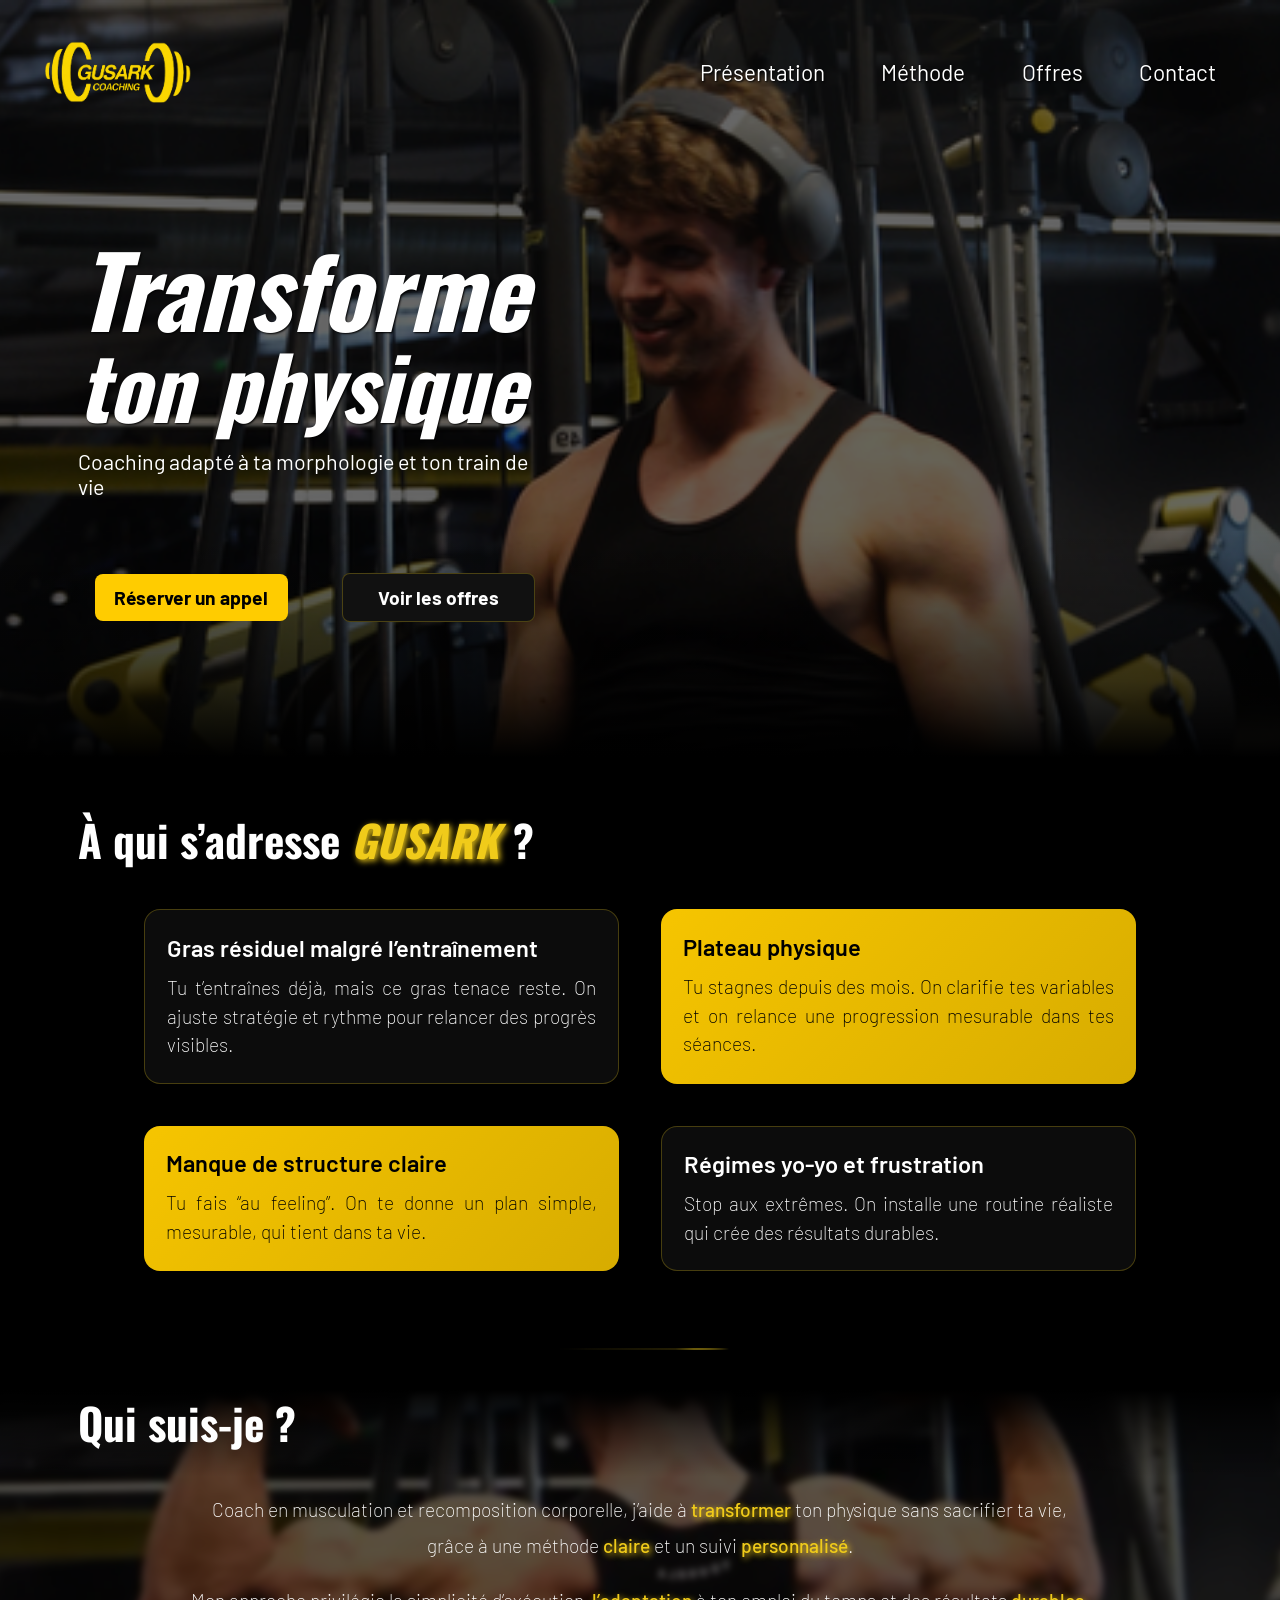
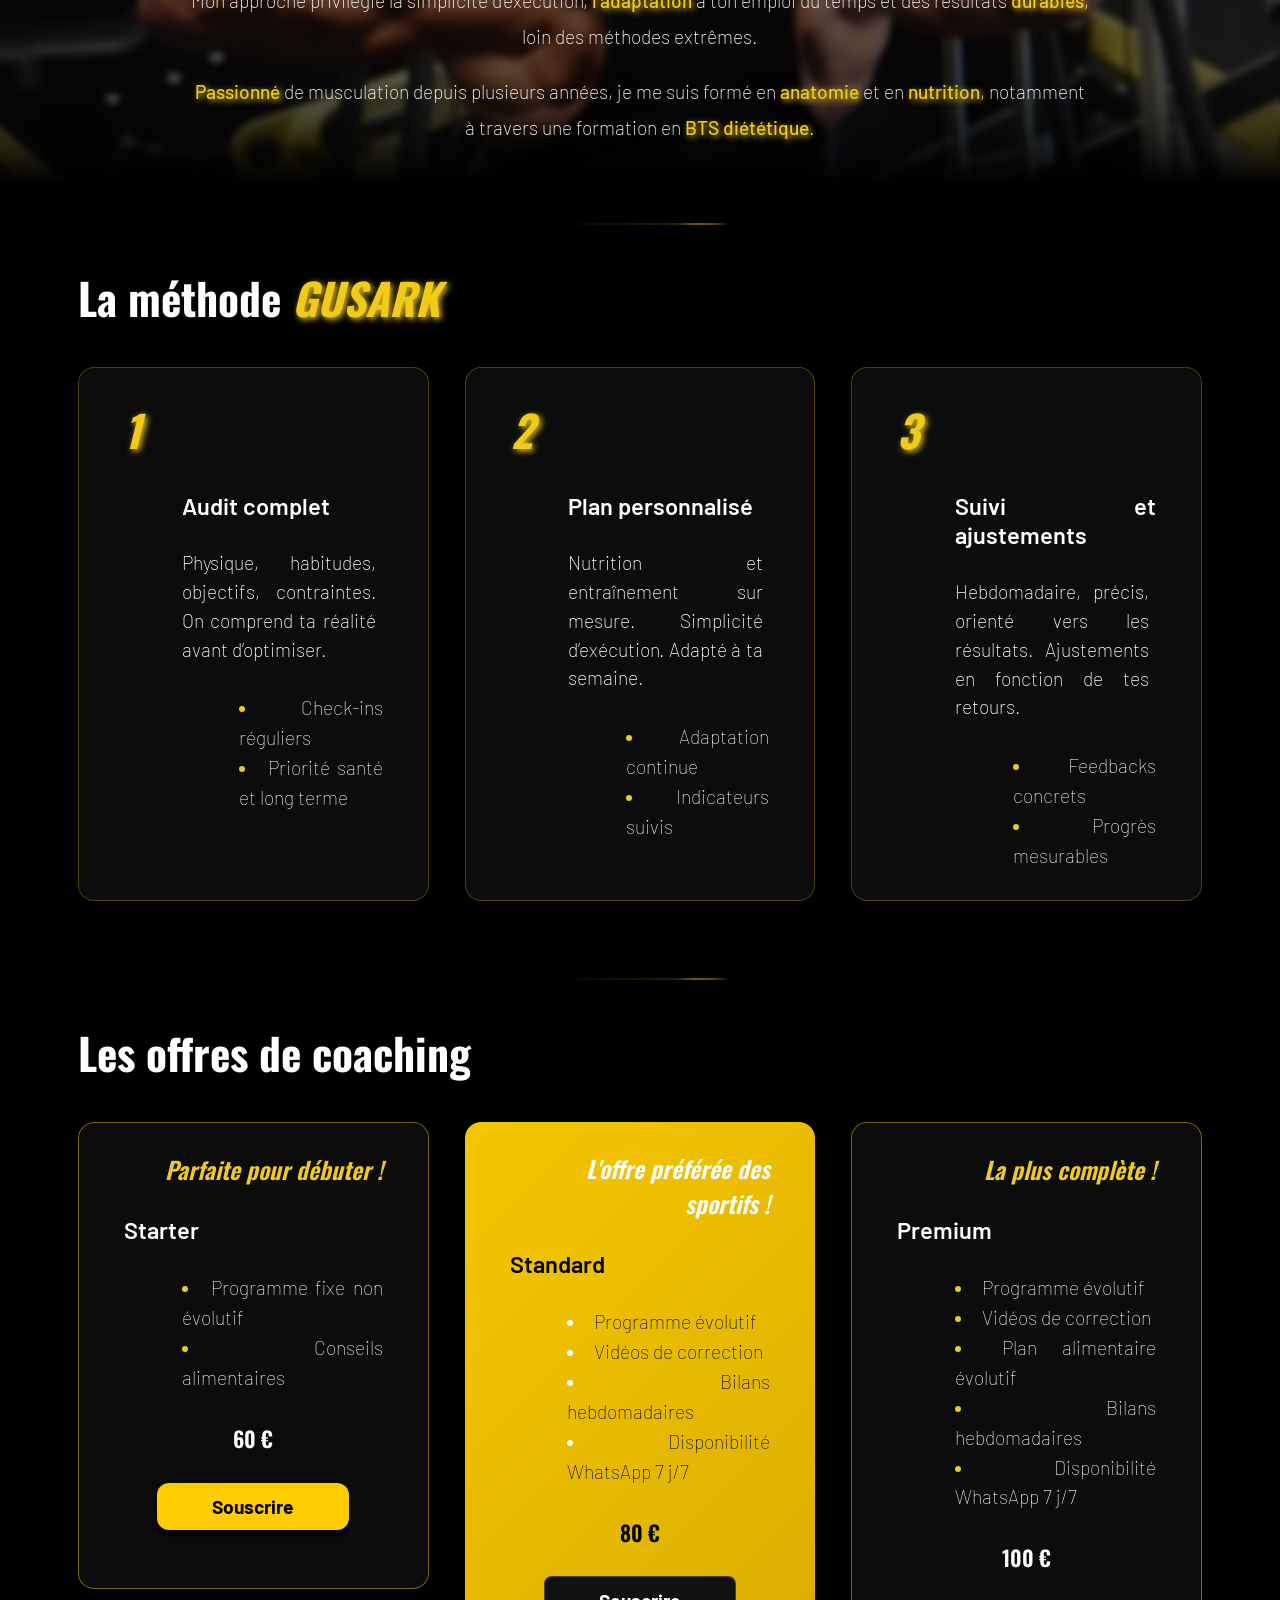
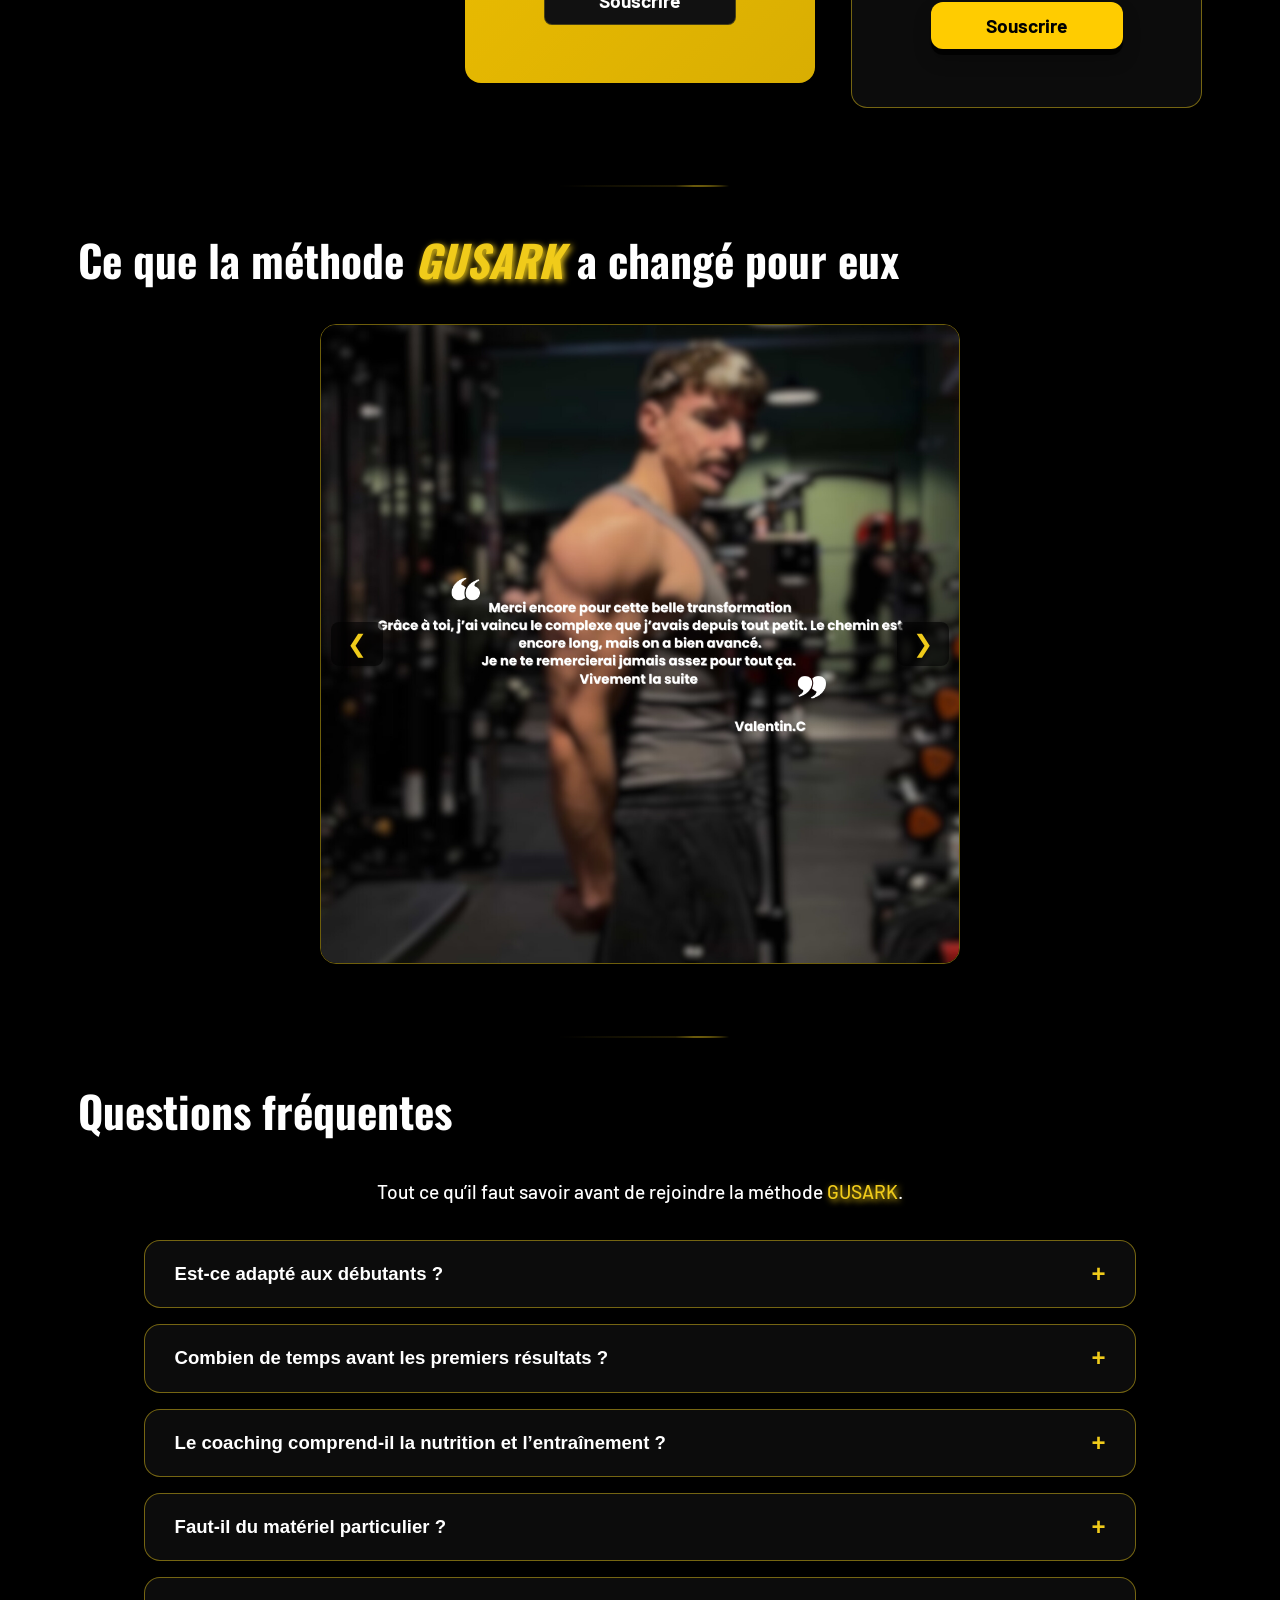
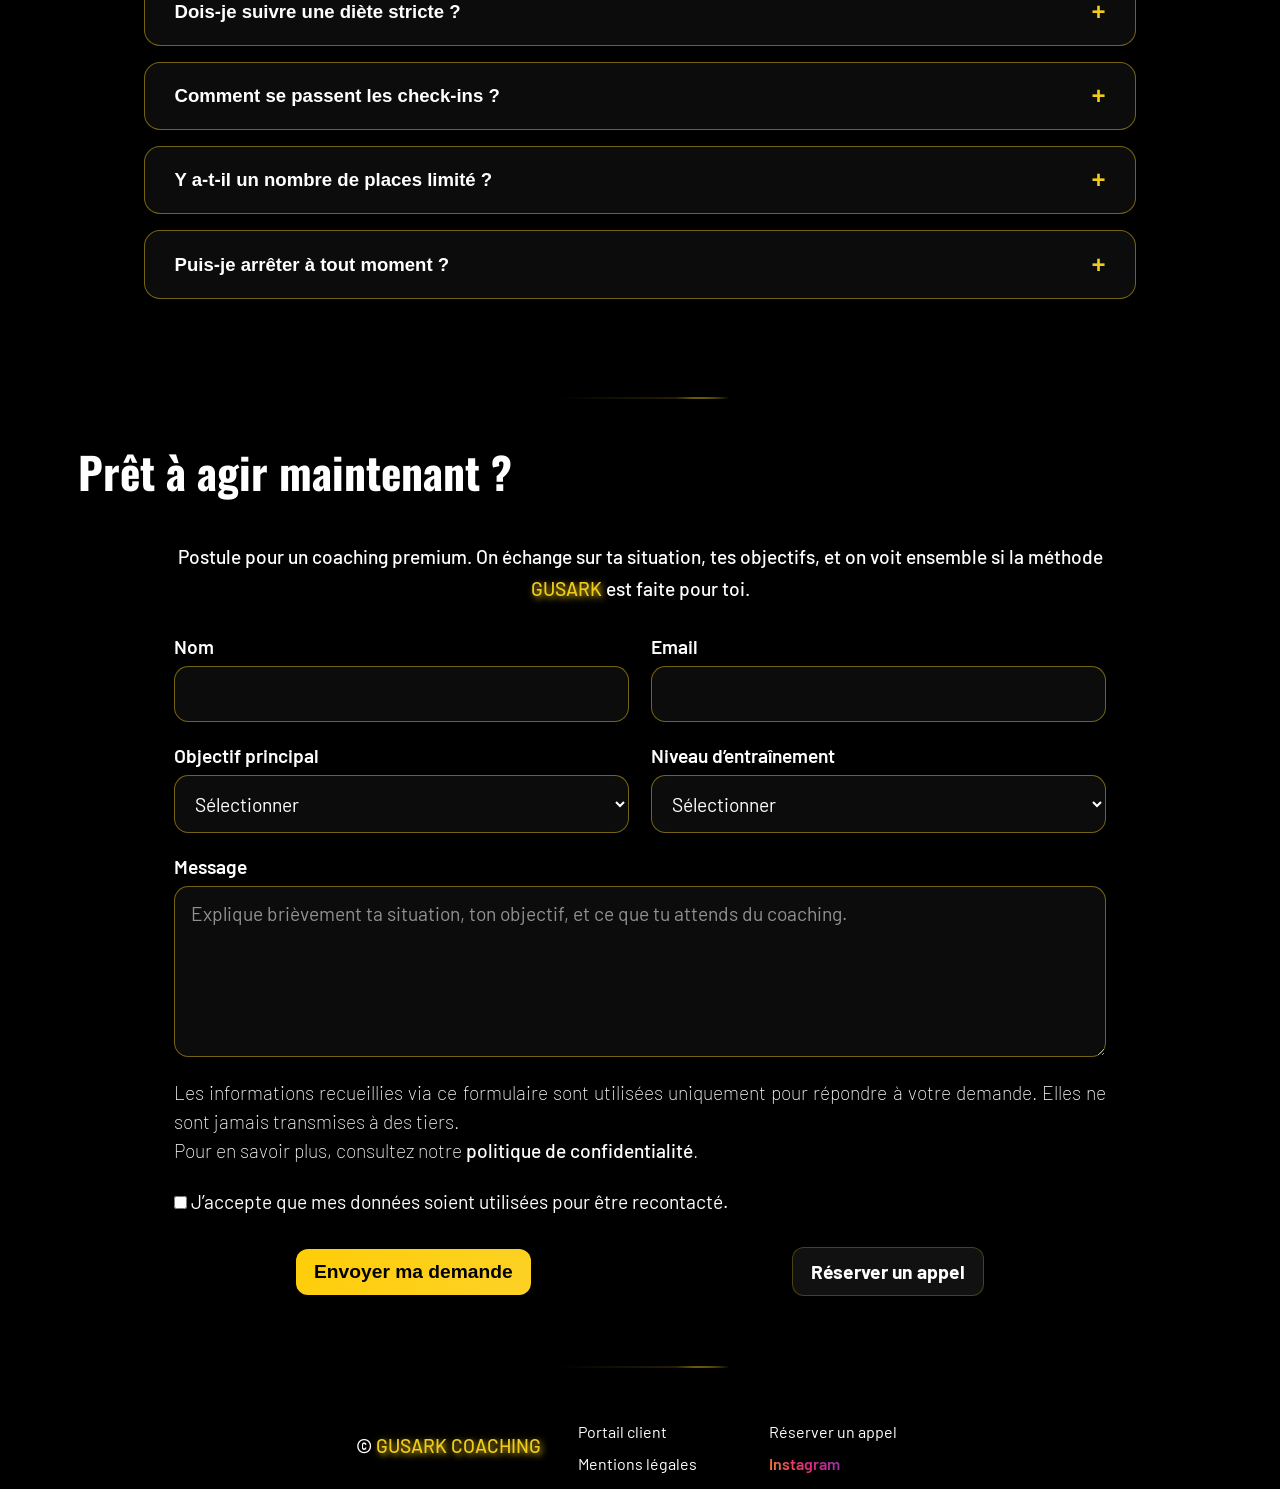
==== commit 4c971a56: "index ajout lien portail" ====
--- a/index.html
+++ b/index.html
@@ -408,8 +408,8 @@
       </div>
 
       <nav class="footer-links" aria-label="Liens de pied de page">
+        <a href="#">Portail client</a>
         <a href="rgpd.html" target="_blank">Mentions légales</a>
-        <a href="#formulaire">Contact</a>
       </nav>
 
       <div class="footer-contact">
--- a/styles/style.css
+++ b/styles/style.css
@@ -262,7 +262,7 @@
   content: "";
   position: absolute;
   inset: 0;
-  background-image: url("../images/fond-1.png");
+  background-image: url("../images/fond-1-480.webp");
   background-repeat: no-repeat;
   background-size: cover;
   background-position: center top;
@@ -443,7 +443,7 @@
   content: "";
   position: absolute;
   inset: 0;
-  background-image: url("../images/fond-2.png");
+  background-image: url("../images/fond-2-480.webp");
   background-repeat: no-repeat;
   background-size: cover;
   background-position: center;
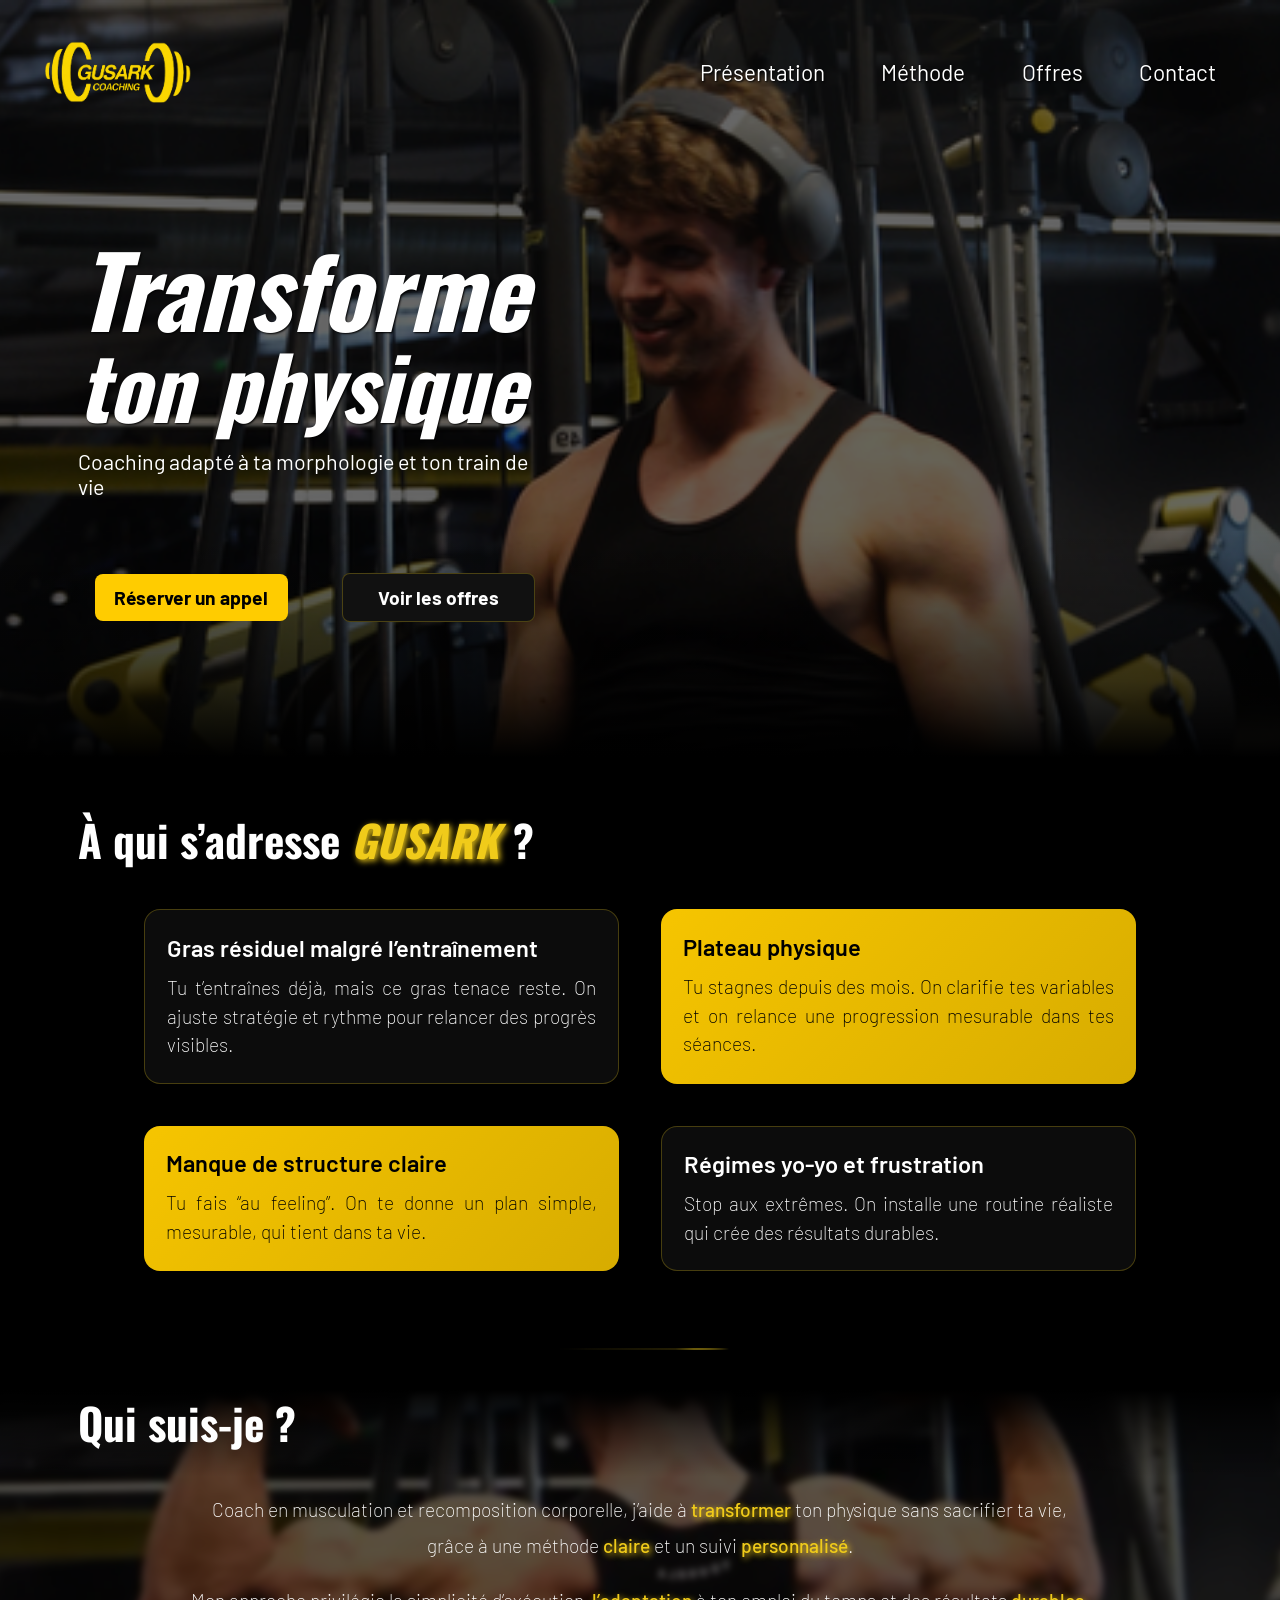
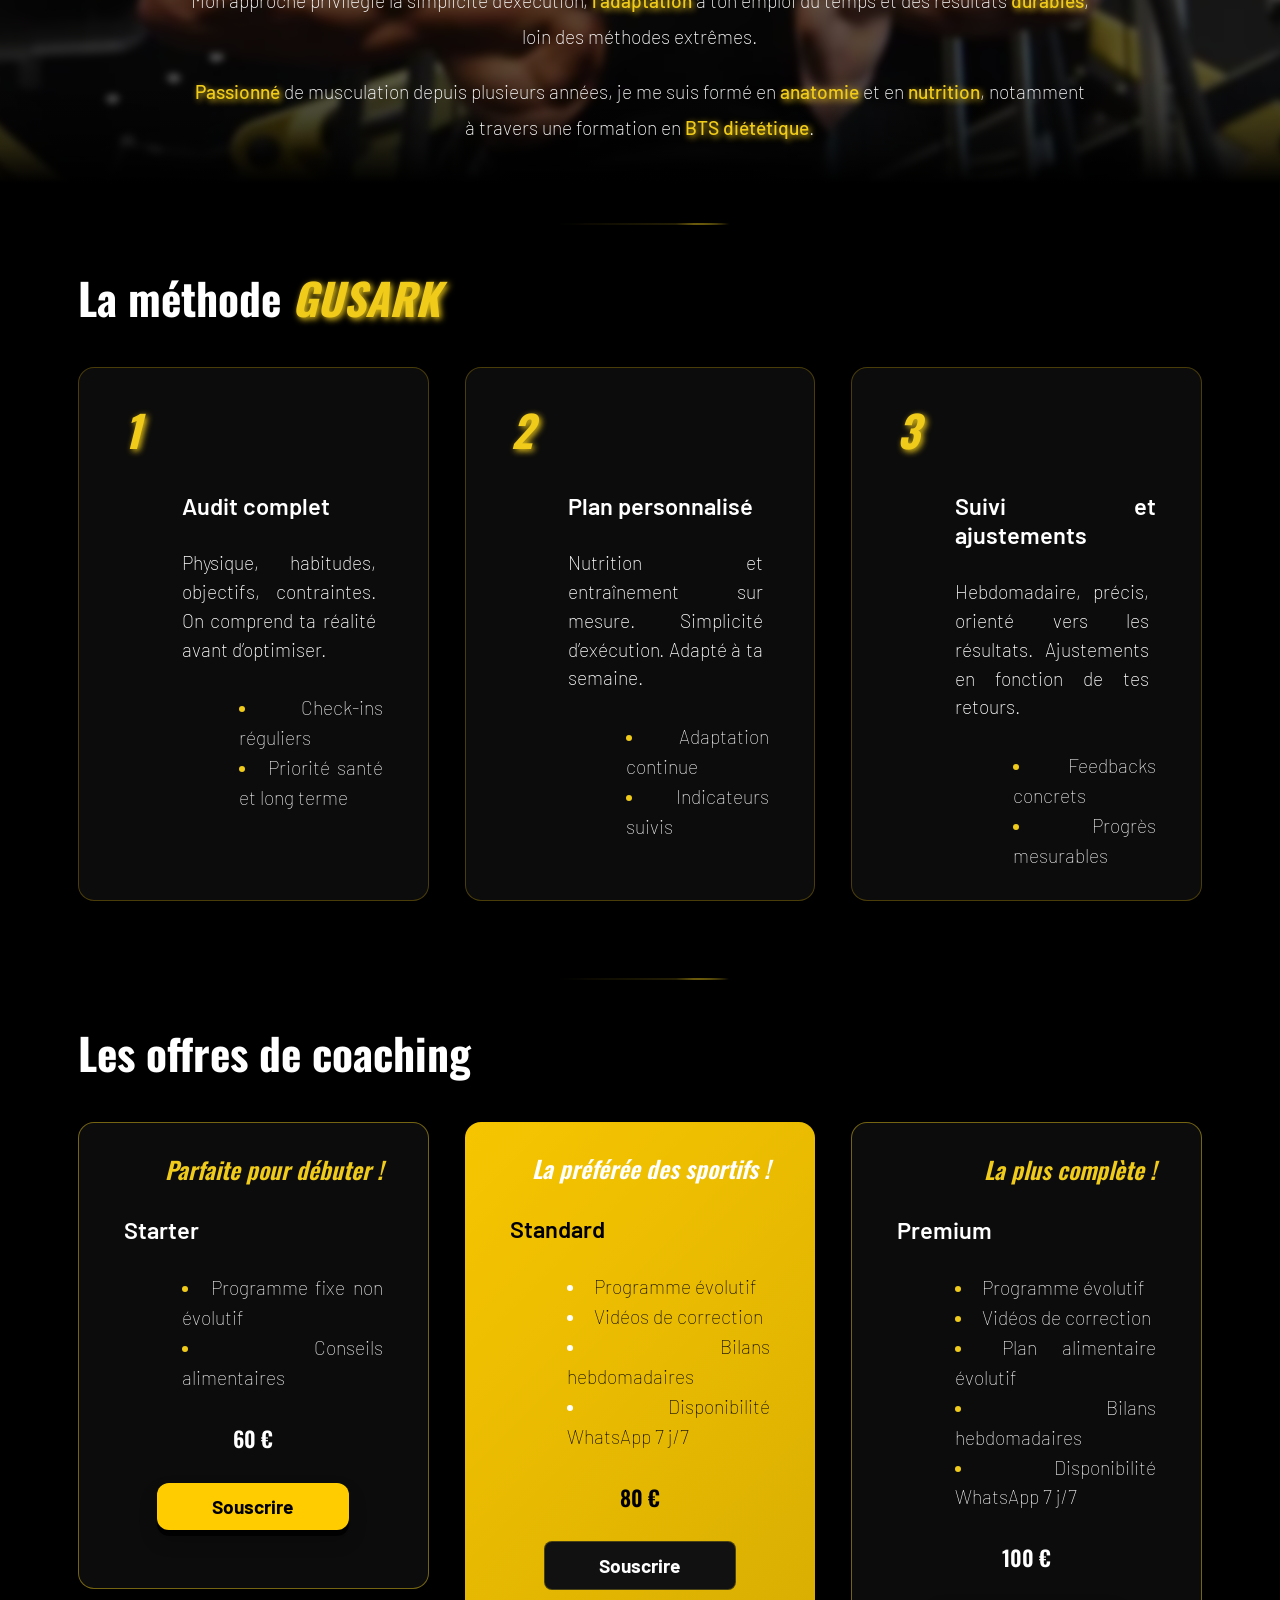
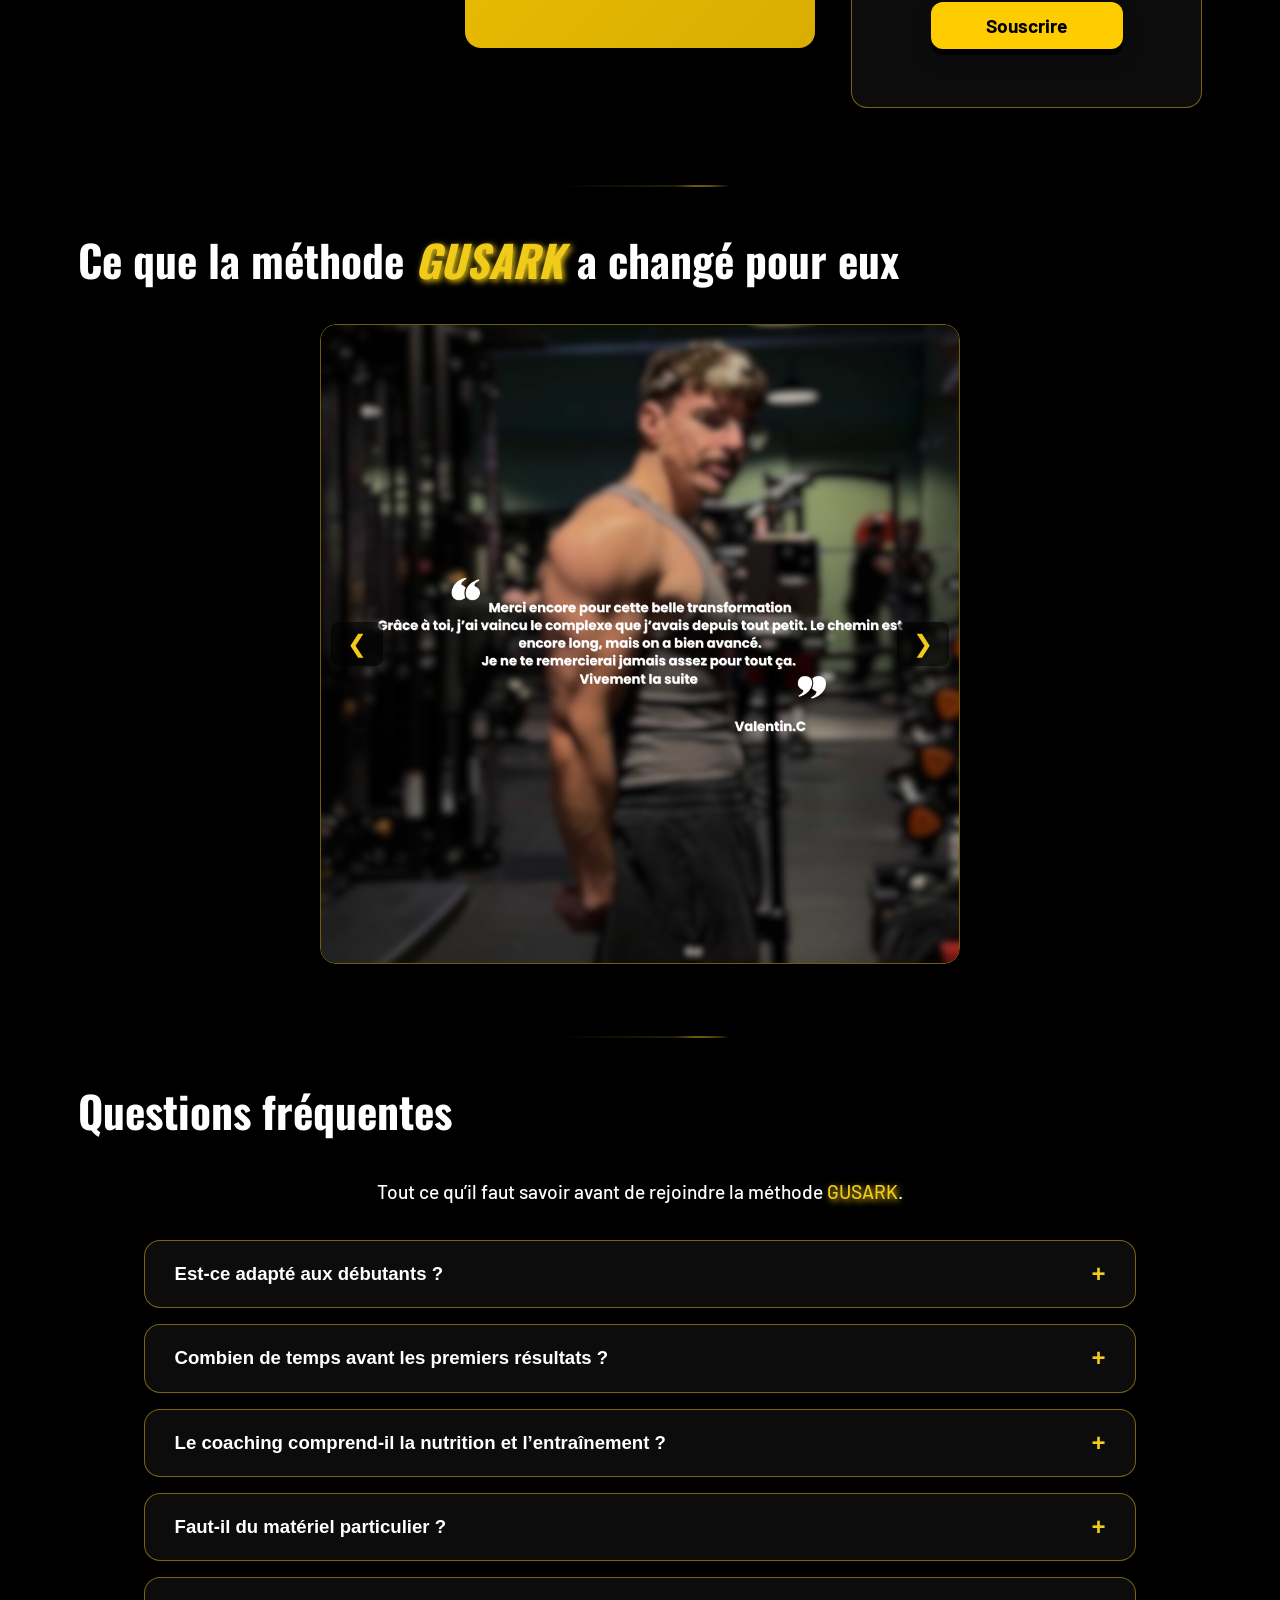
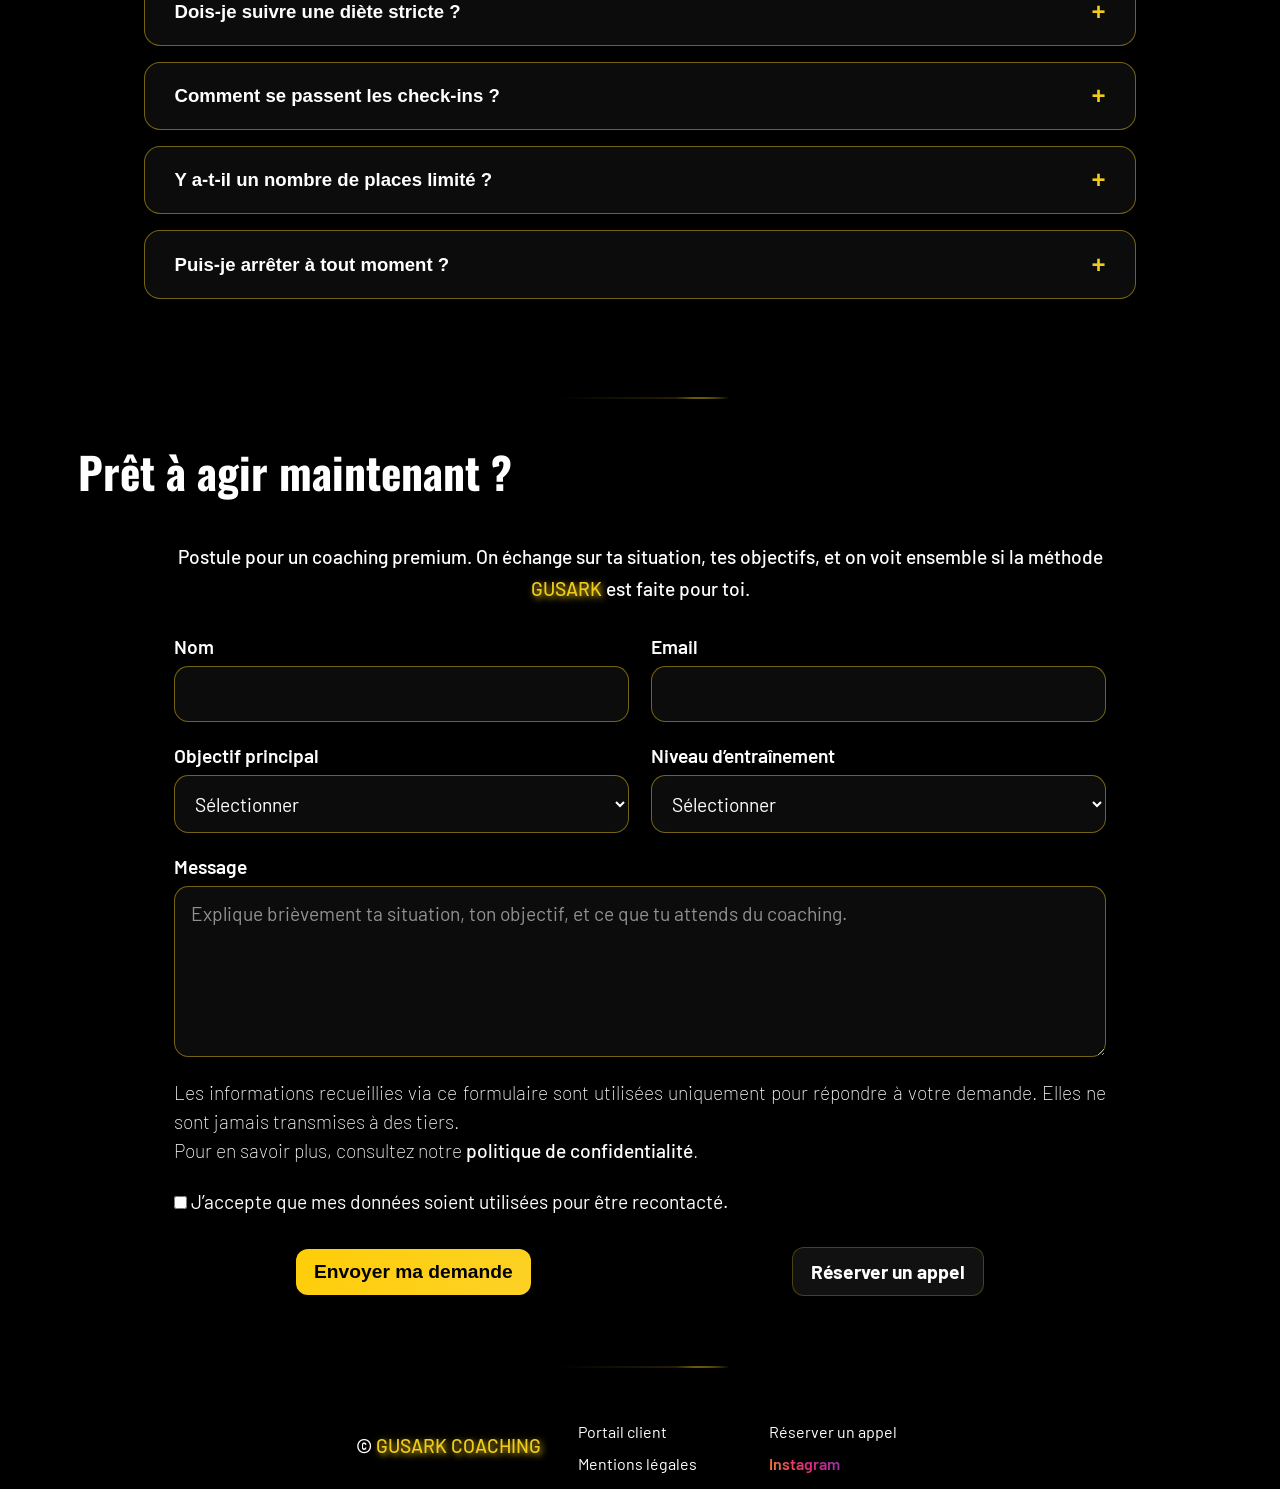
==== commit f717cf29: "style et index Modifs logo de fin et ajustement des textes" ====
--- a/index.html
+++ b/index.html
@@ -143,7 +143,7 @@
       <h2 id="offres">Les offres de coaching</h2>
       <div class="support-items-offres">
         <div class="item-offres">
-          <div class="preferee">Parfaite pour débuter !</div>
+          <div class="preferee">Parfaite pour débuter&nbsp;!</div>
           <h3>Starter</h3>
           <li>Programme fixe non évolutif</li>
           <li>Conseils alimentaires</li>
@@ -151,7 +151,7 @@
           <a href="#formulaire" class="btn appel-btn">Souscrire</a>
         </div>
         <div class="item-offres" id="preferee-yellow">
-          <div class="preferee">L'offre préférée des sportifs !</div>
+          <div class="preferee">La préférée des sportifs&nbsp;!</div>
           <h3>Standard</h3>
           <li>Programme évolutif</li>
           <li>Vidéos de correction</li>
@@ -161,7 +161,7 @@
           <a href="#formulaire" class="btn offres-btn">Souscrire</a>
         </div>
         <div class="item-offres">
-          <div class="preferee">La plus complète !</div>
+          <div class="preferee">La plus complète&nbsp;!</div>
           <h3>Premium</h3>
           <li>Programme évolutif</li>
           <li>Vidéos de correction</li>
--- a/styles/style.css
+++ b/styles/style.css
@@ -1018,6 +1018,7 @@
   }
   body .site-footer .footer-brand {
     grid-column: 1/-1;
+    text-align: center;
   }
   body .site-footer .footer-brand p {
     max-width: 100%;
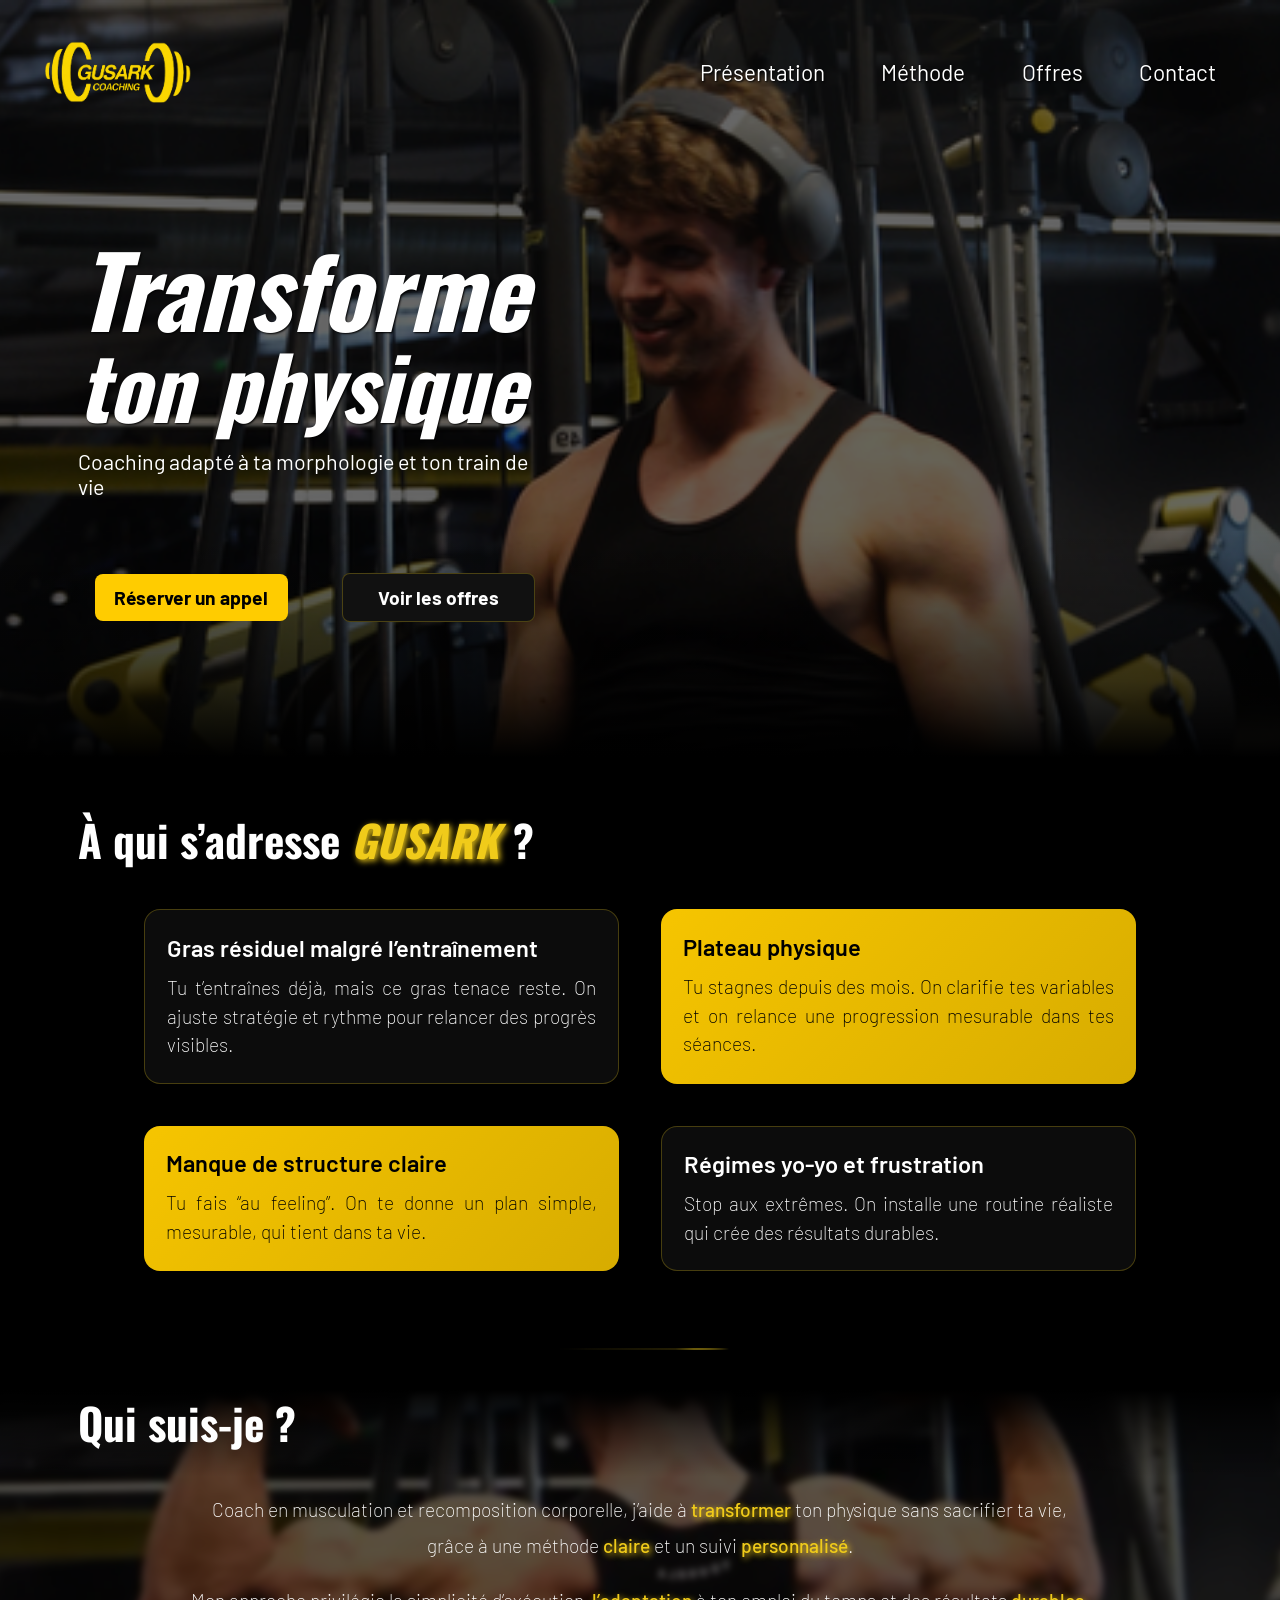
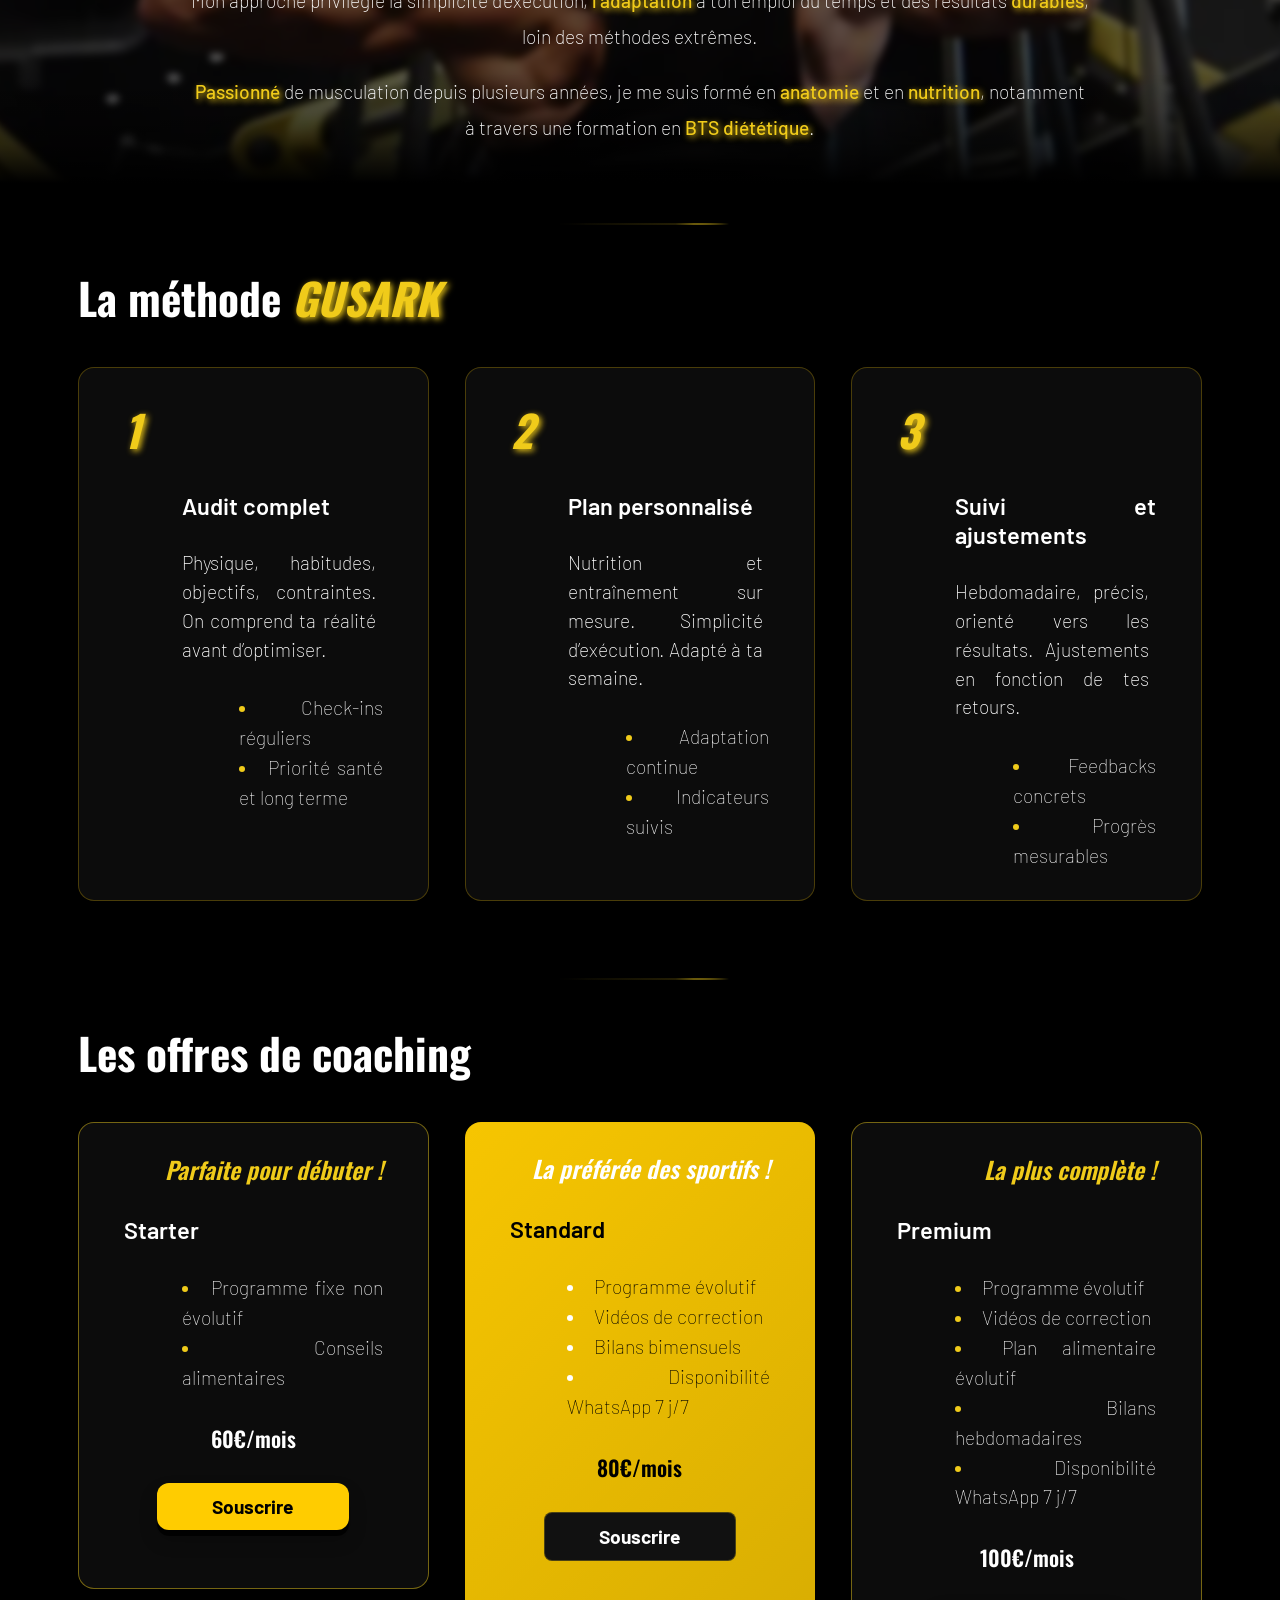
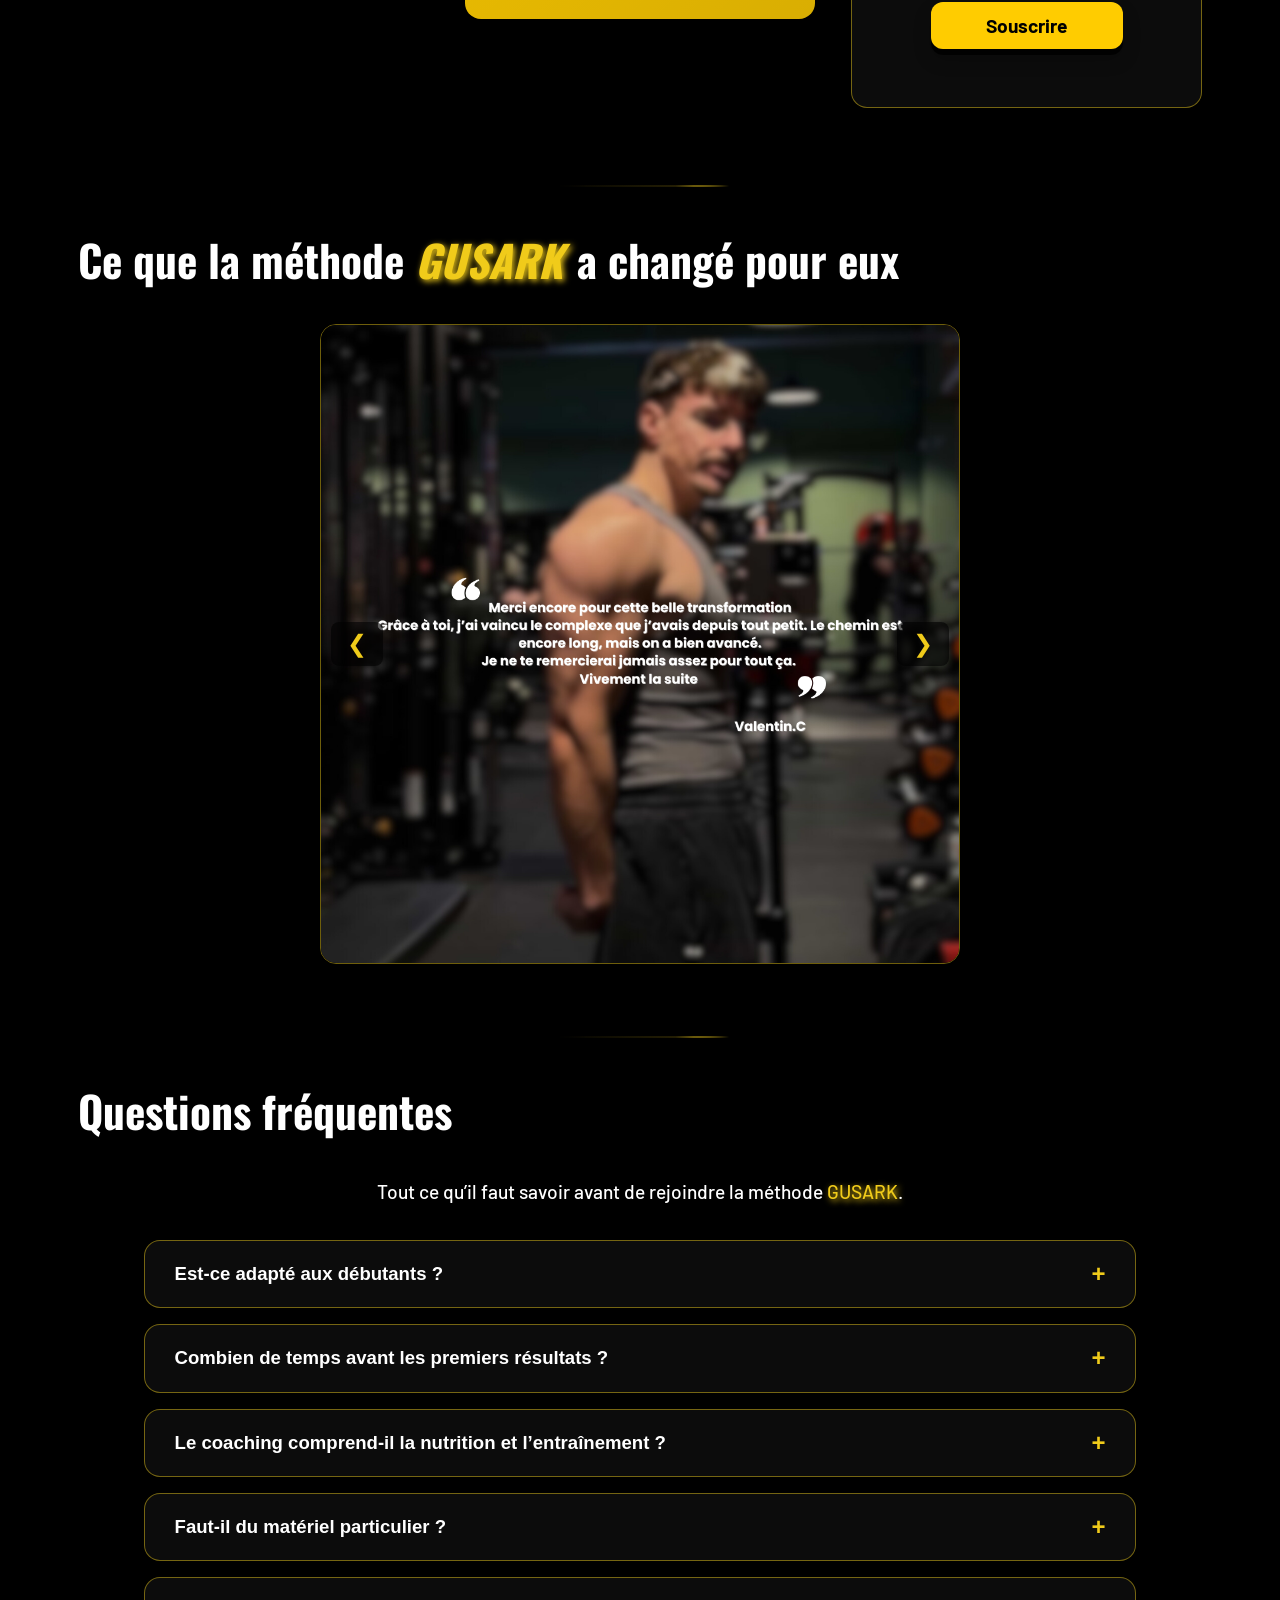
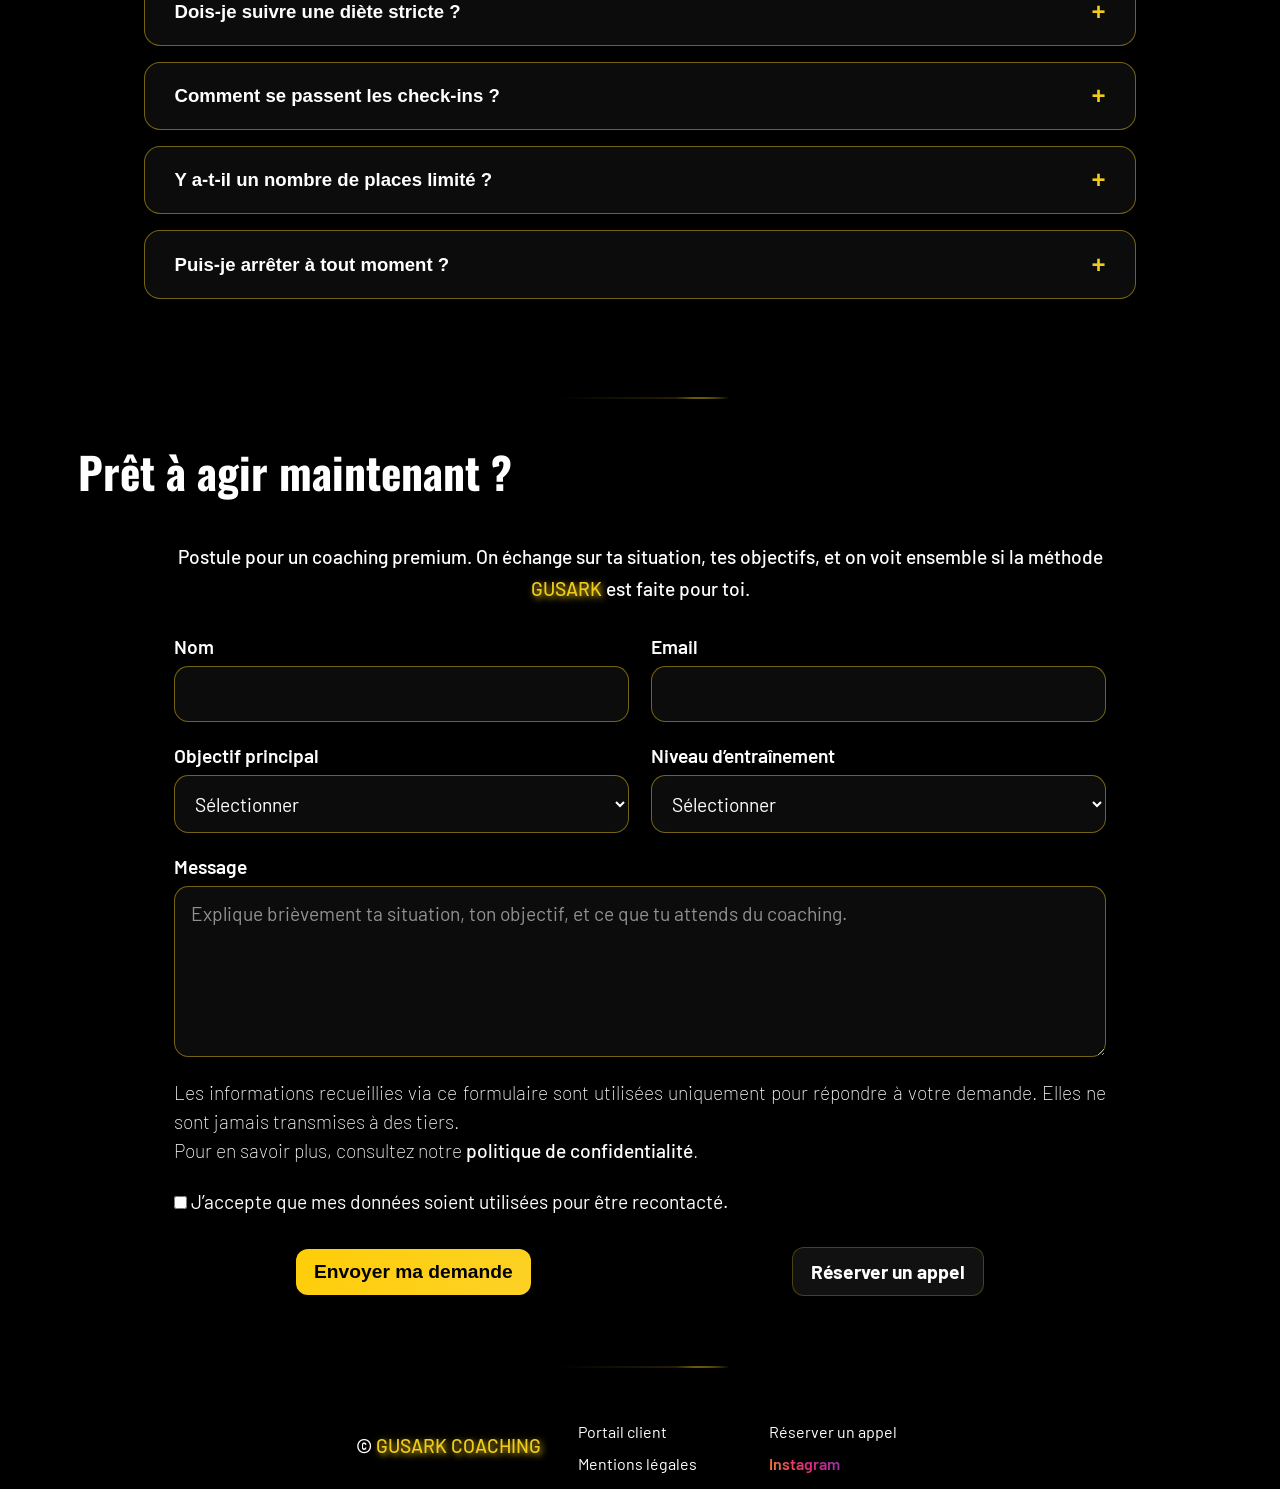
==== commit 97ebd441: "all files Ajout témoignage et offres" ====
--- a/index.html
+++ b/index.html
@@ -147,7 +147,7 @@
           <h3>Starter</h3>
           <li>Programme fixe non évolutif</li>
           <li>Conseils alimentaires</li>
-          <h4 class="prix">60 €</h4>
+          <h4 class="prix">60€/mois</h4>
           <a href="#formulaire" class="btn appel-btn">Souscrire</a>
         </div>
         <div class="item-offres" id="preferee-yellow">
@@ -155,9 +155,9 @@
           <h3>Standard</h3>
           <li>Programme évolutif</li>
           <li>Vidéos de correction</li>
-          <li>Bilans hebdomadaires</li>
+          <li>Bilans bimensuels</li>
           <li>Disponibilité WhatsApp 7 j/7</li>
-          <h4 class="prix">80 €</h4>
+          <h4 class="prix">80€/mois</h4>
           <a href="#formulaire" class="btn offres-btn">Souscrire</a>
         </div>
         <div class="item-offres">
@@ -168,7 +168,7 @@
           <li>Plan alimentaire évolutif</li>
           <li>Bilans hebdomadaires</li>
           <li>Disponibilité WhatsApp 7 j/7</li>
-          <h4 class="prix">100 €</h4>
+          <h4 class="prix">100€/mois</h4>
           <a href="#formulaire" class="btn appel-btn">Souscrire</a>
         </div>
       </div>
@@ -185,6 +185,7 @@
           <img src="./images/témoignage-1.PNG" class="slide active" alt="">
           <img src="./images/témoignage-2.PNG" class="slide" alt="">
           <img src="./images/témoignage-3.PNG" class="slide" alt="">
+          <img src="./images/témoignage-4.PNG" class="slide" alt="">
         </div>
 
         <button class="prev">&#10094;</button>
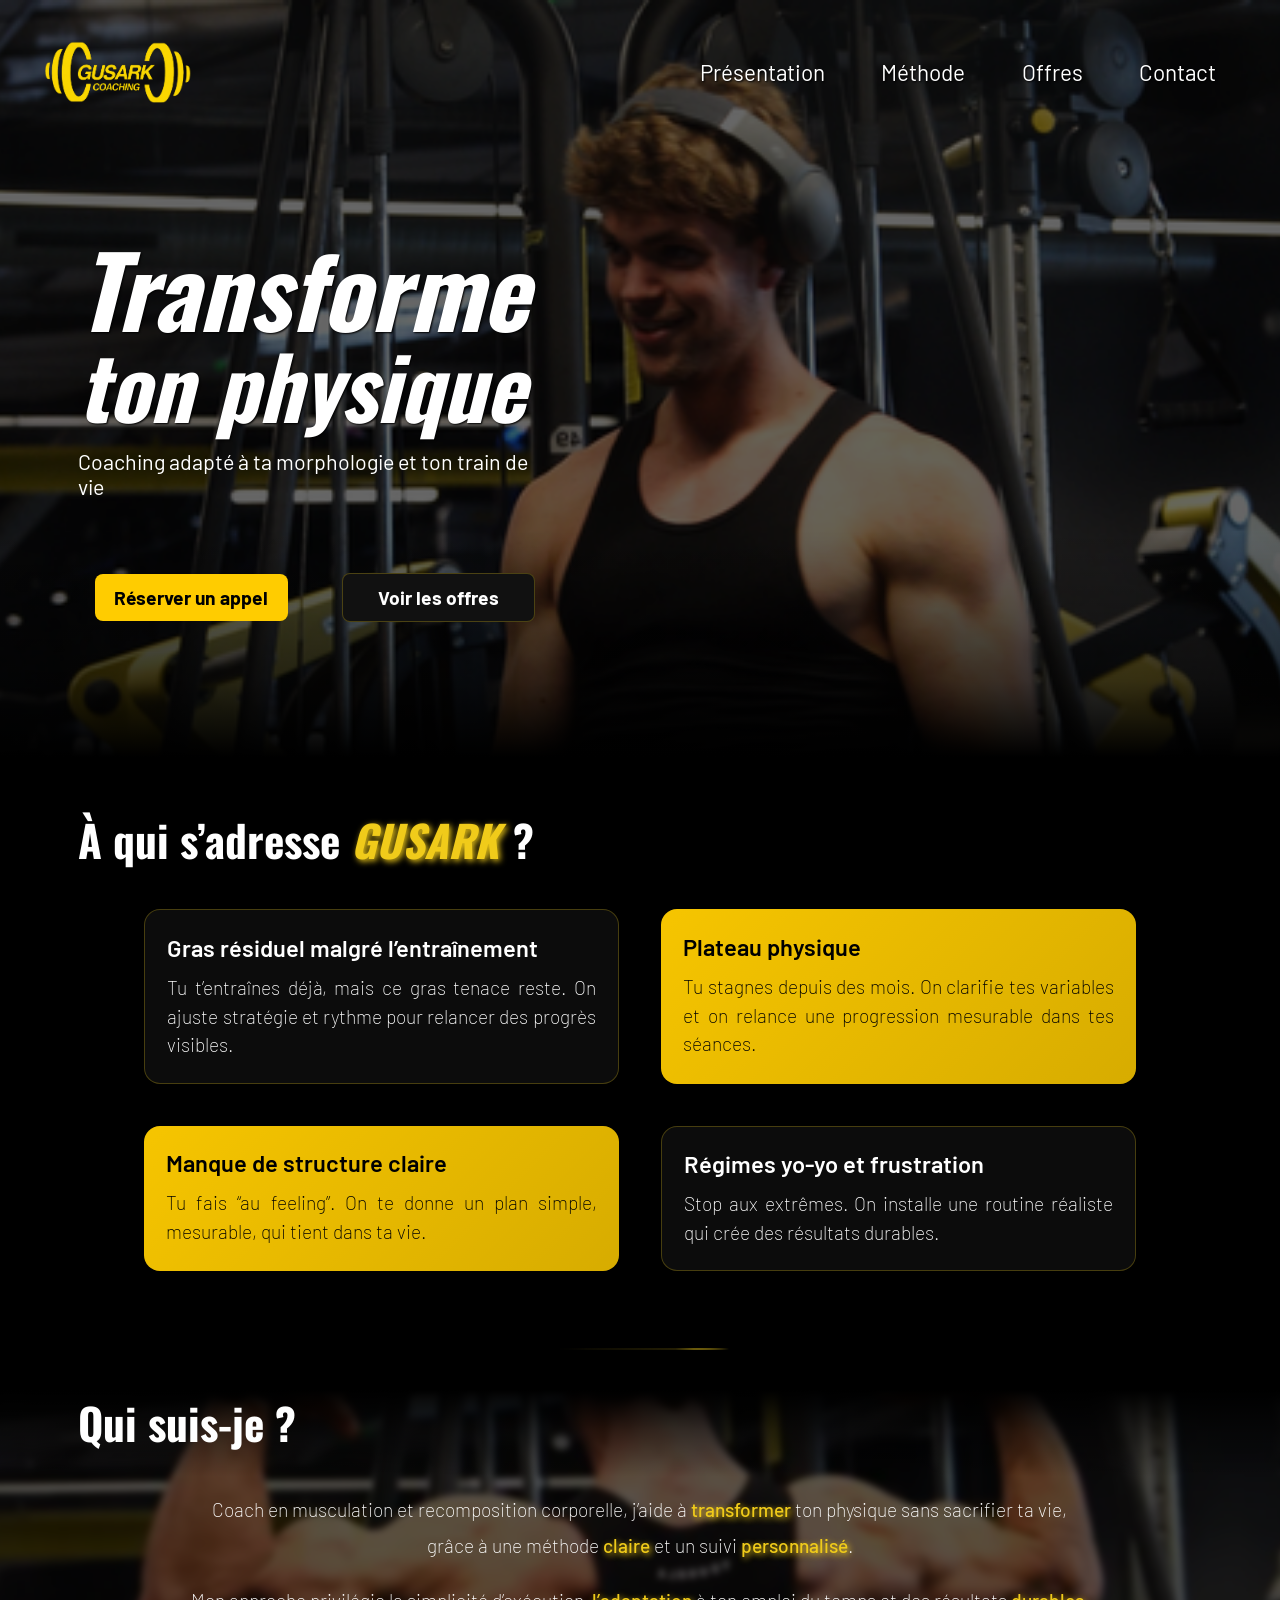
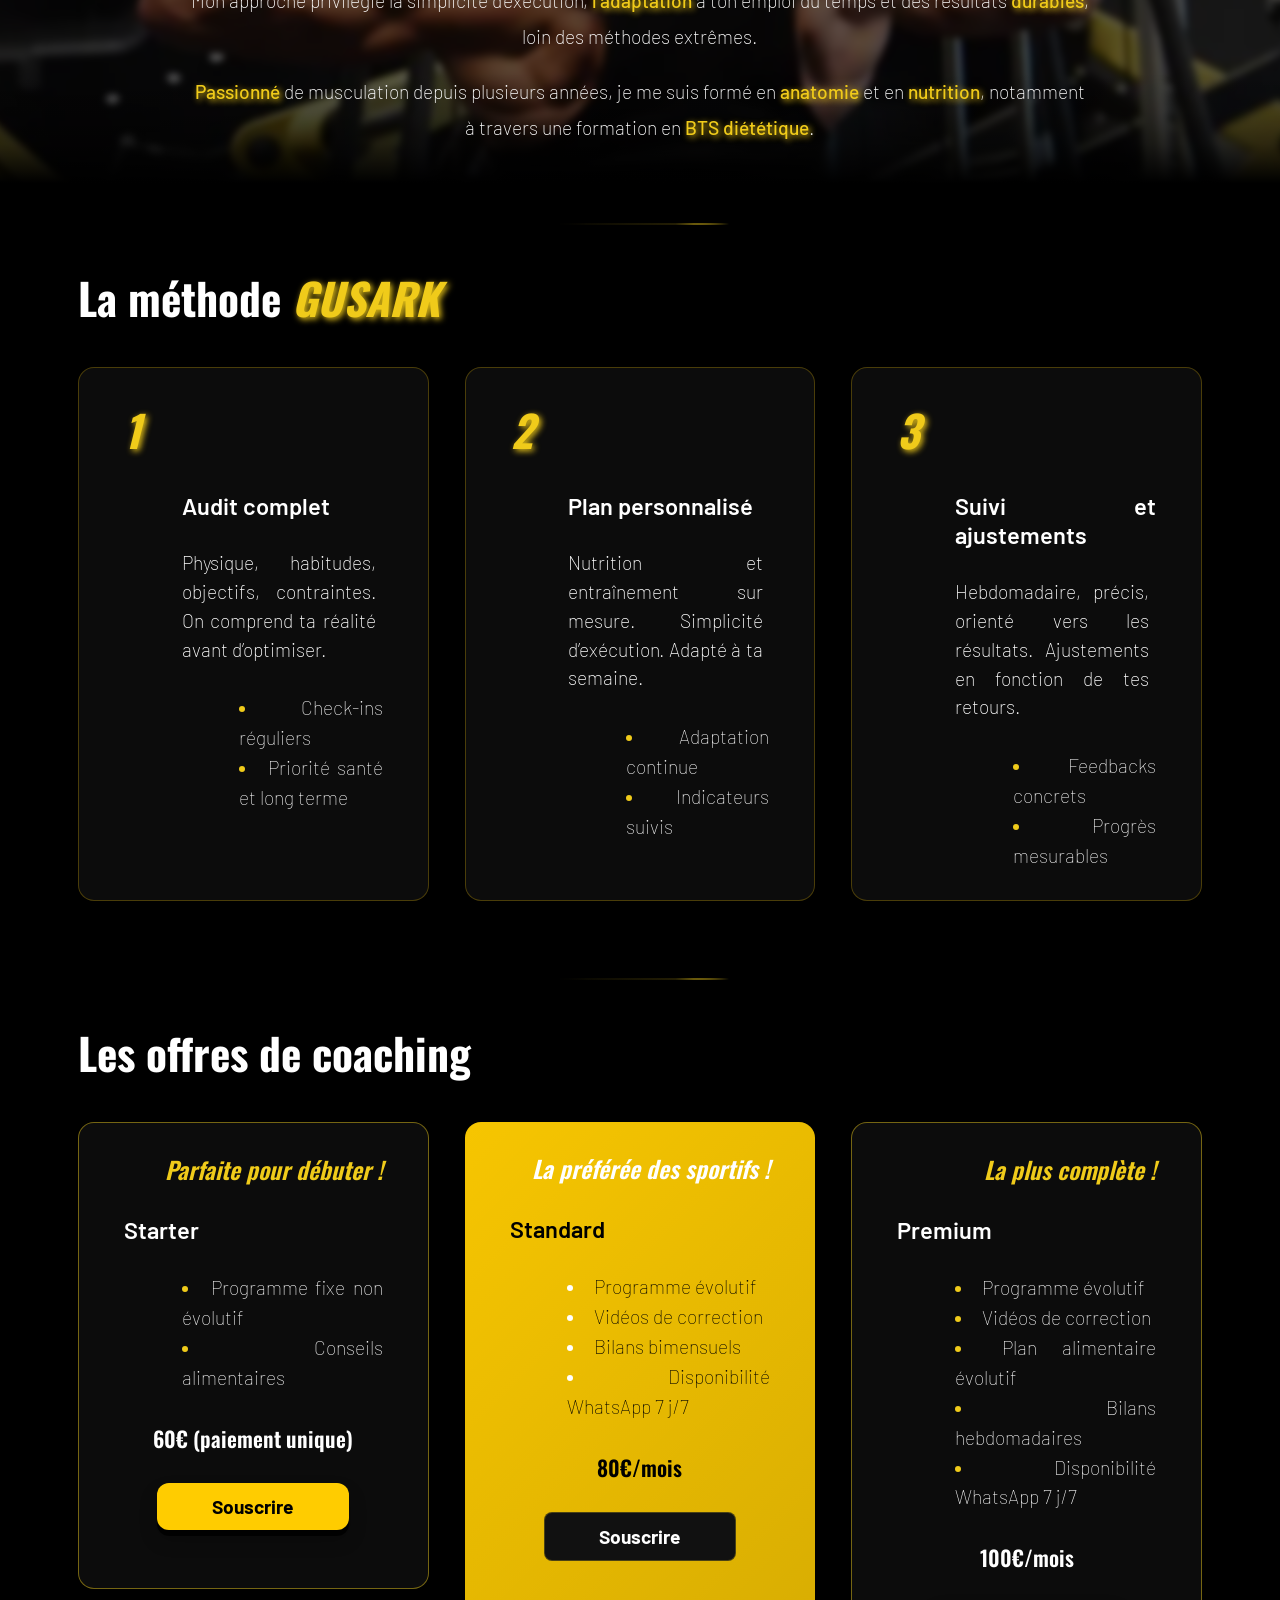
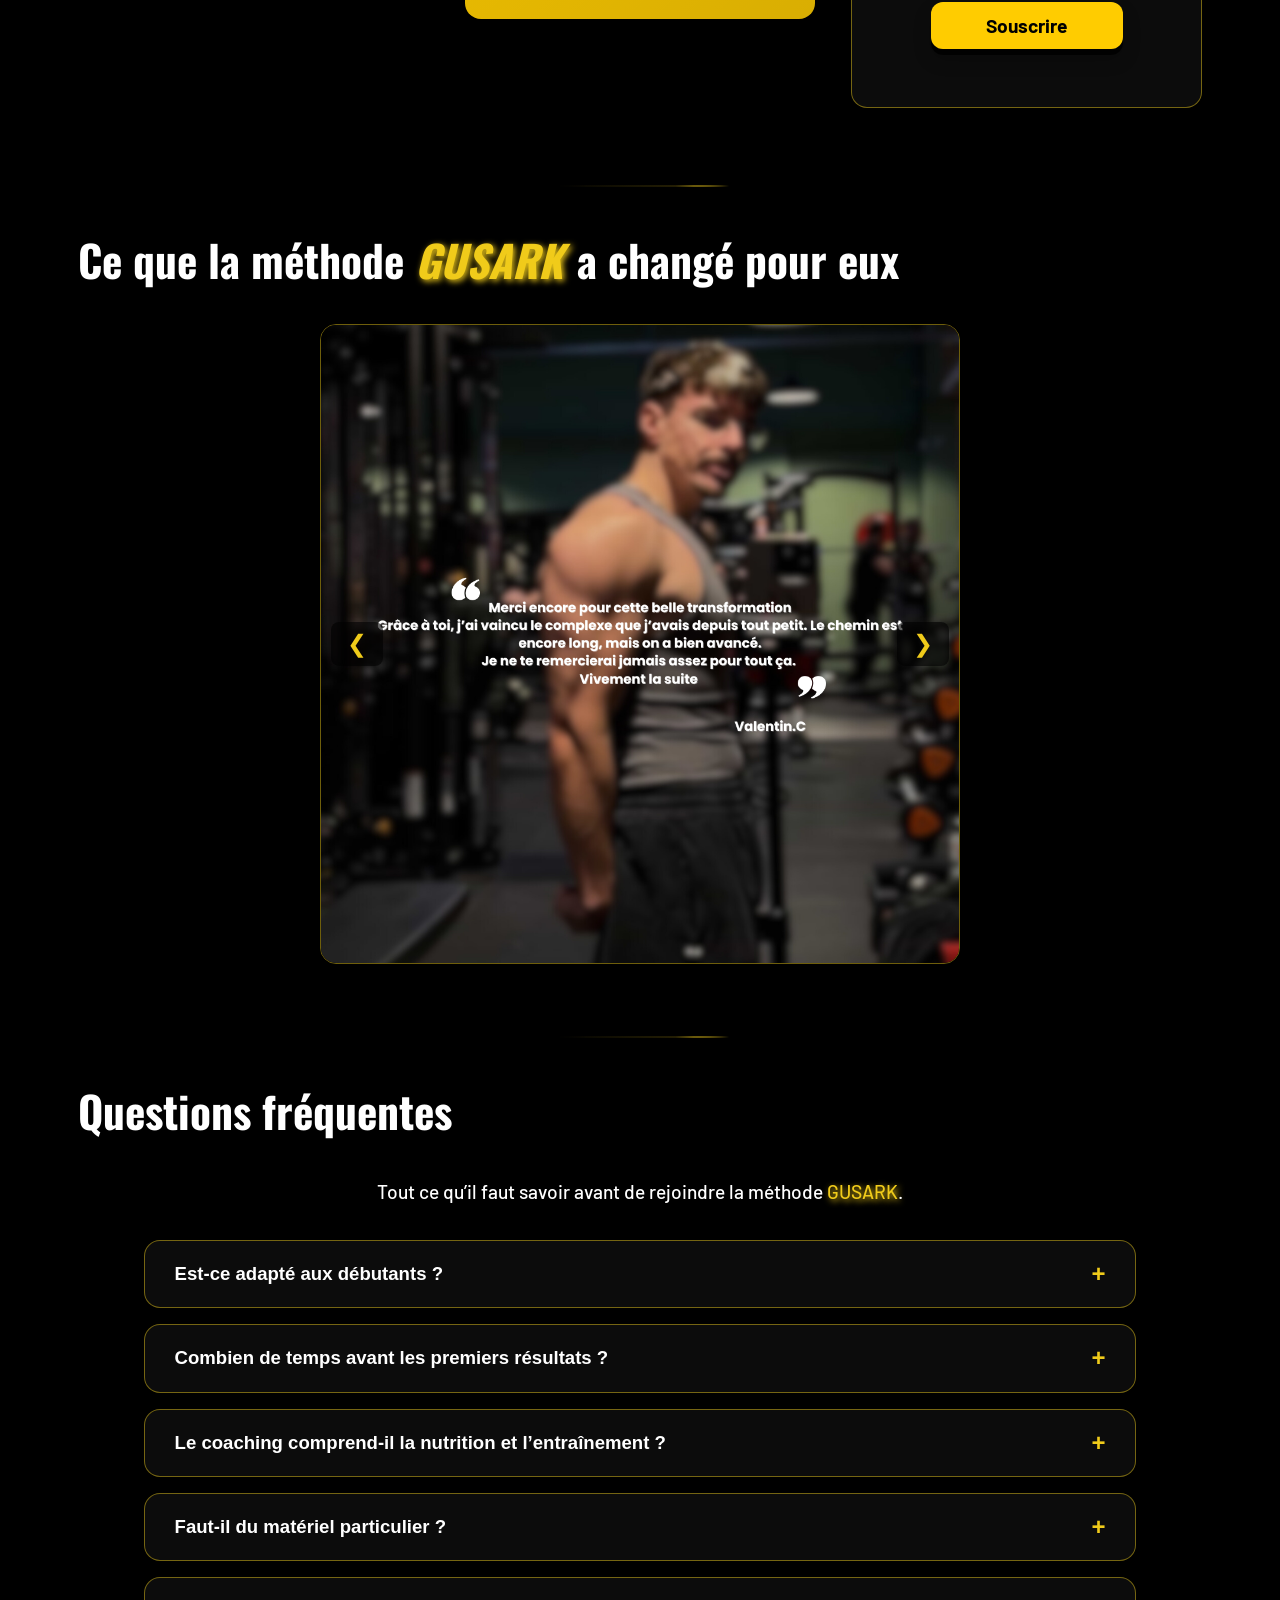
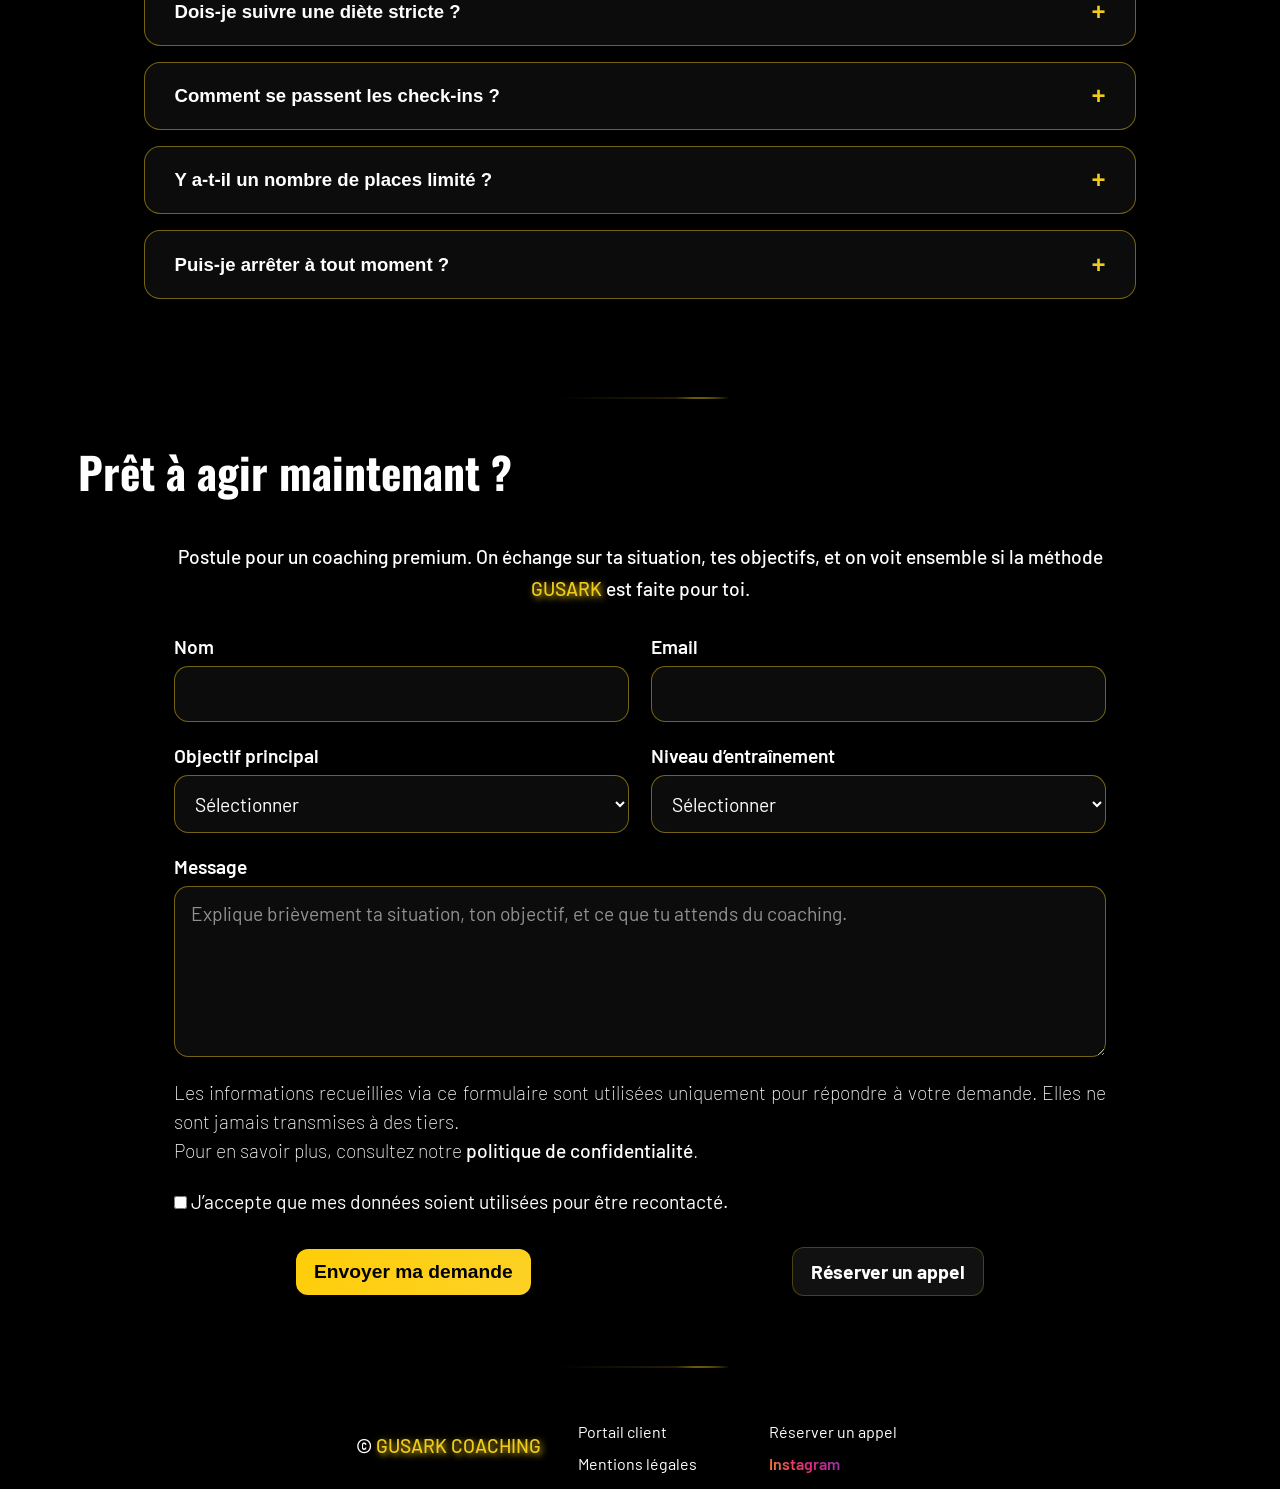
==== commit d341b3f3: "index modif offre starter" ====
--- a/index.html
+++ b/index.html
@@ -147,7 +147,7 @@
           <h3>Starter</h3>
           <li>Programme fixe non évolutif</li>
           <li>Conseils alimentaires</li>
-          <h4 class="prix">60€/mois</h4>
+          <h4 class="prix">60€ (paiement unique)</h4>
           <a href="#formulaire" class="btn appel-btn">Souscrire</a>
         </div>
         <div class="item-offres" id="preferee-yellow">
@@ -185,7 +185,7 @@
           <img src="./images/témoignage-1.PNG" class="slide active" alt="">
           <img src="./images/témoignage-2.PNG" class="slide" alt="">
           <img src="./images/témoignage-3.PNG" class="slide" alt="">
-          <img src="./images/témoignage-4.PNG" class="slide" alt="">
+          <img src="./images/témoignage-4.JPG" class="slide" alt="">
         </div>
 
         <button class="prev">&#10094;</button>
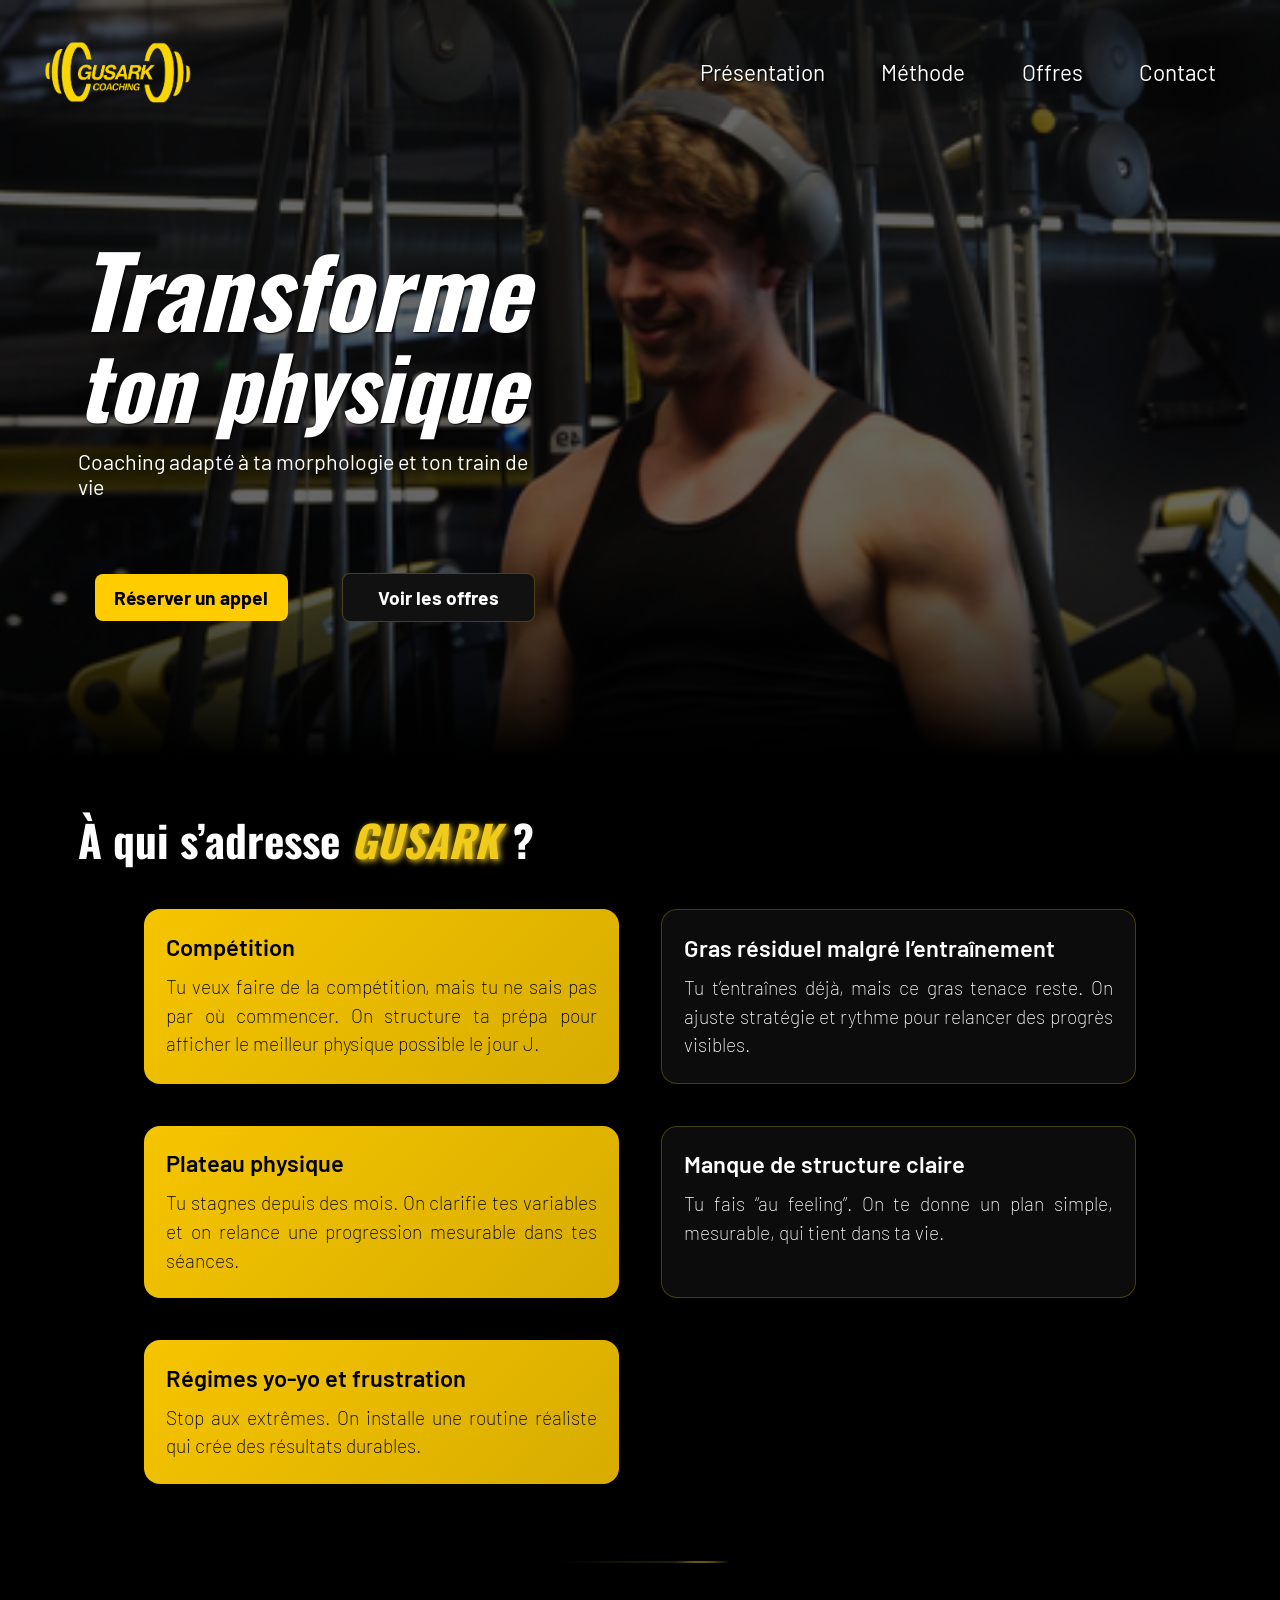
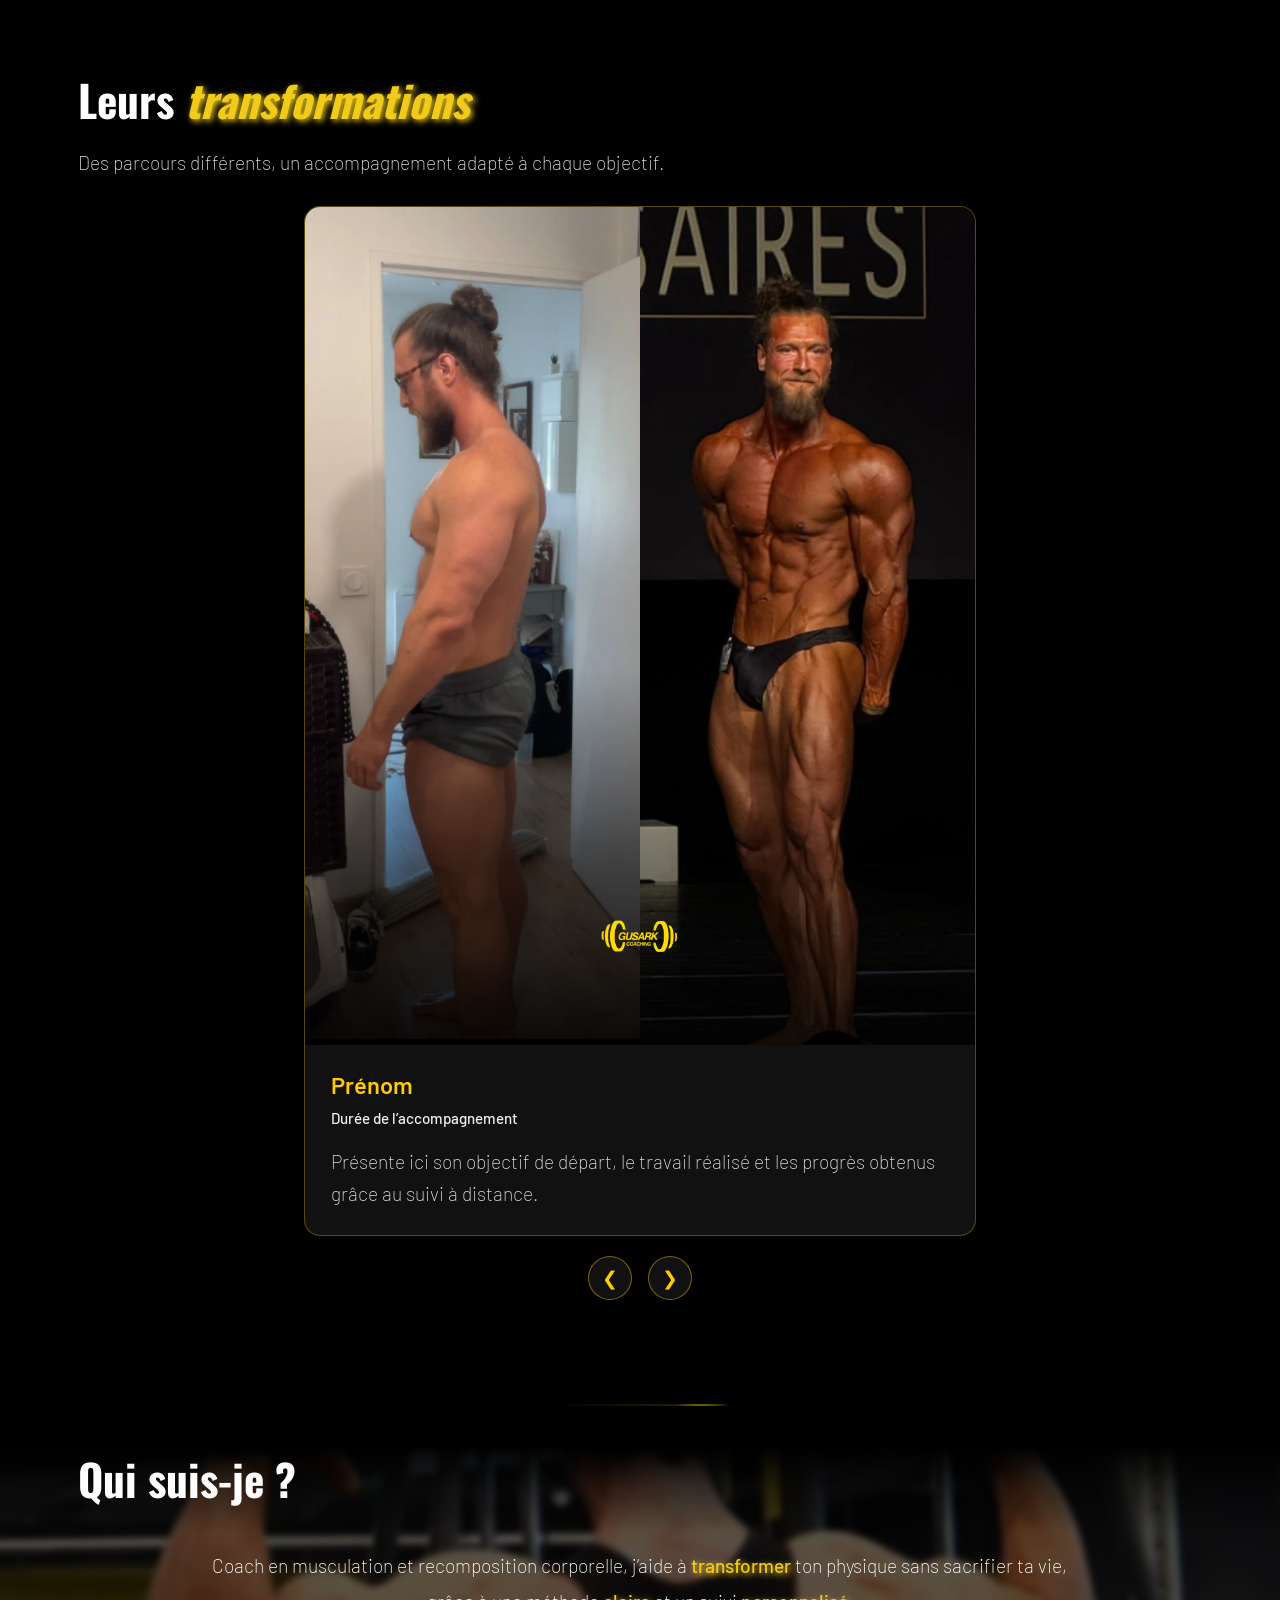
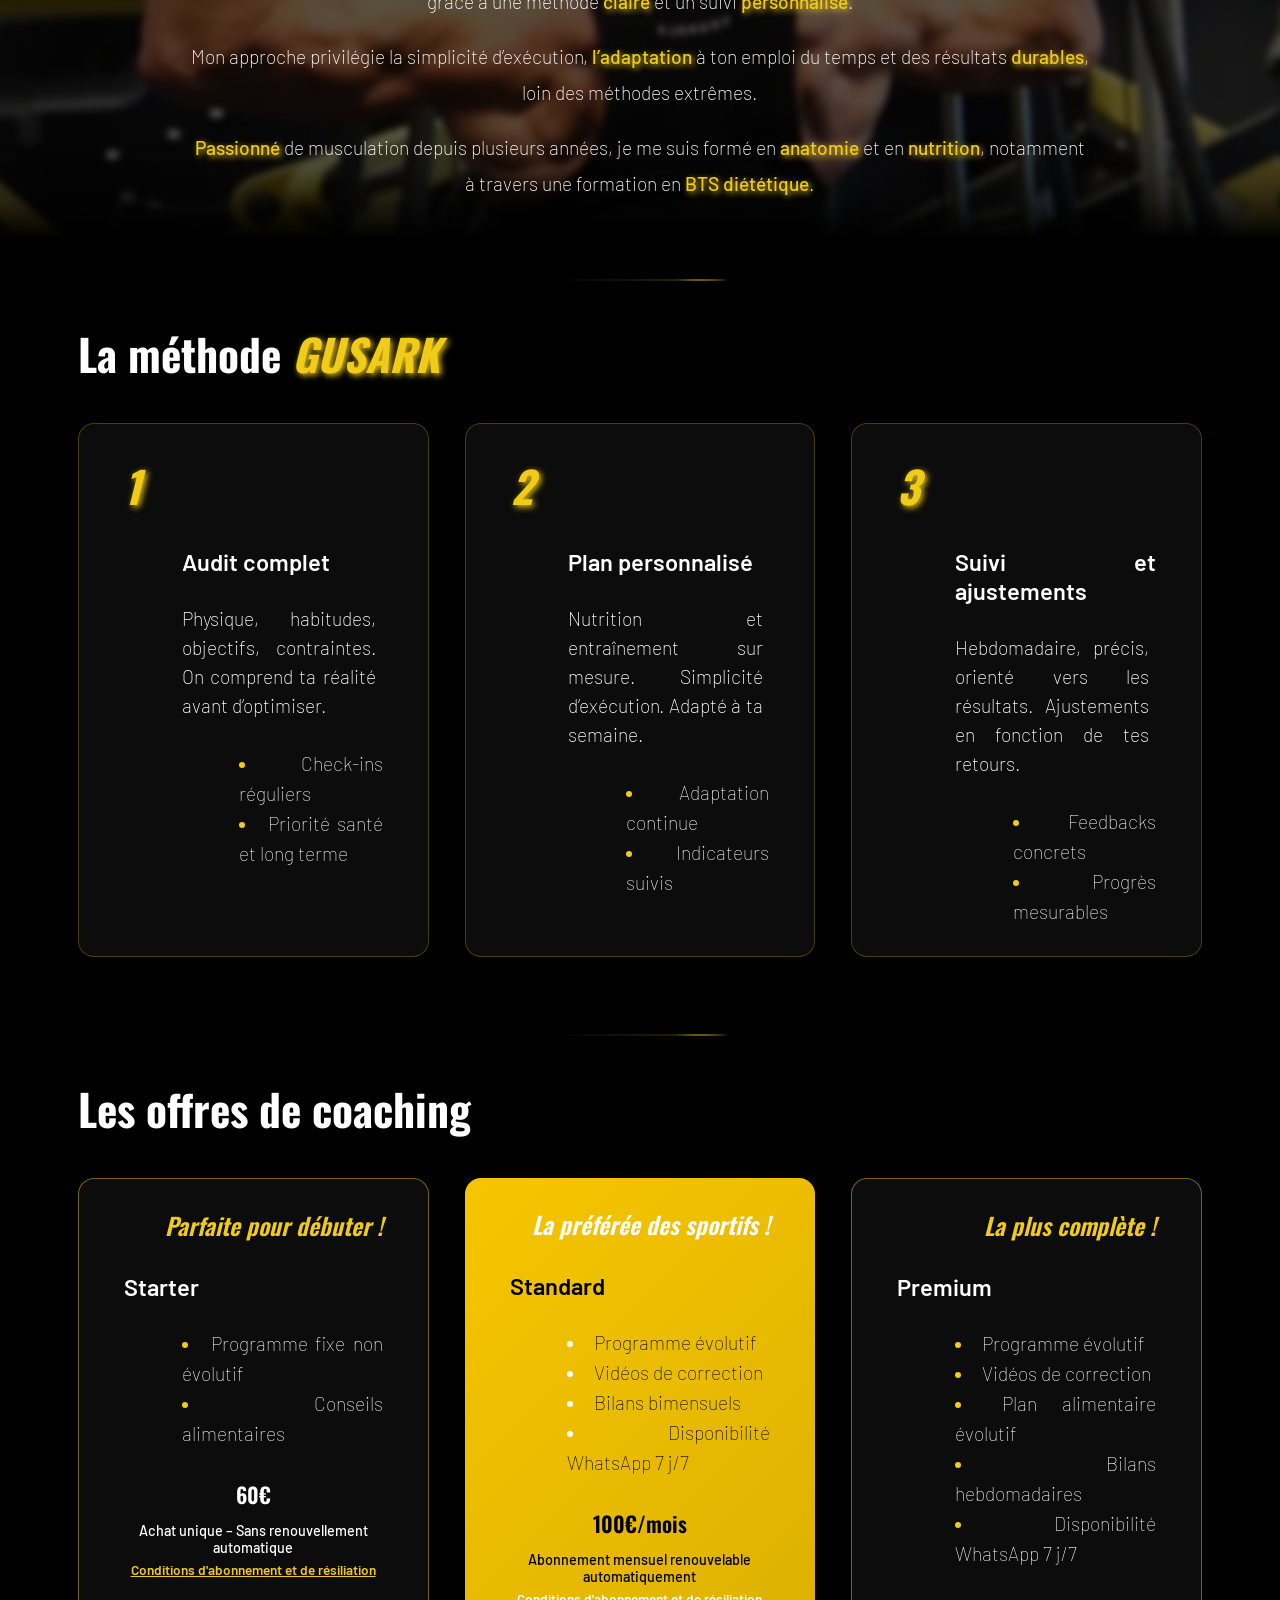
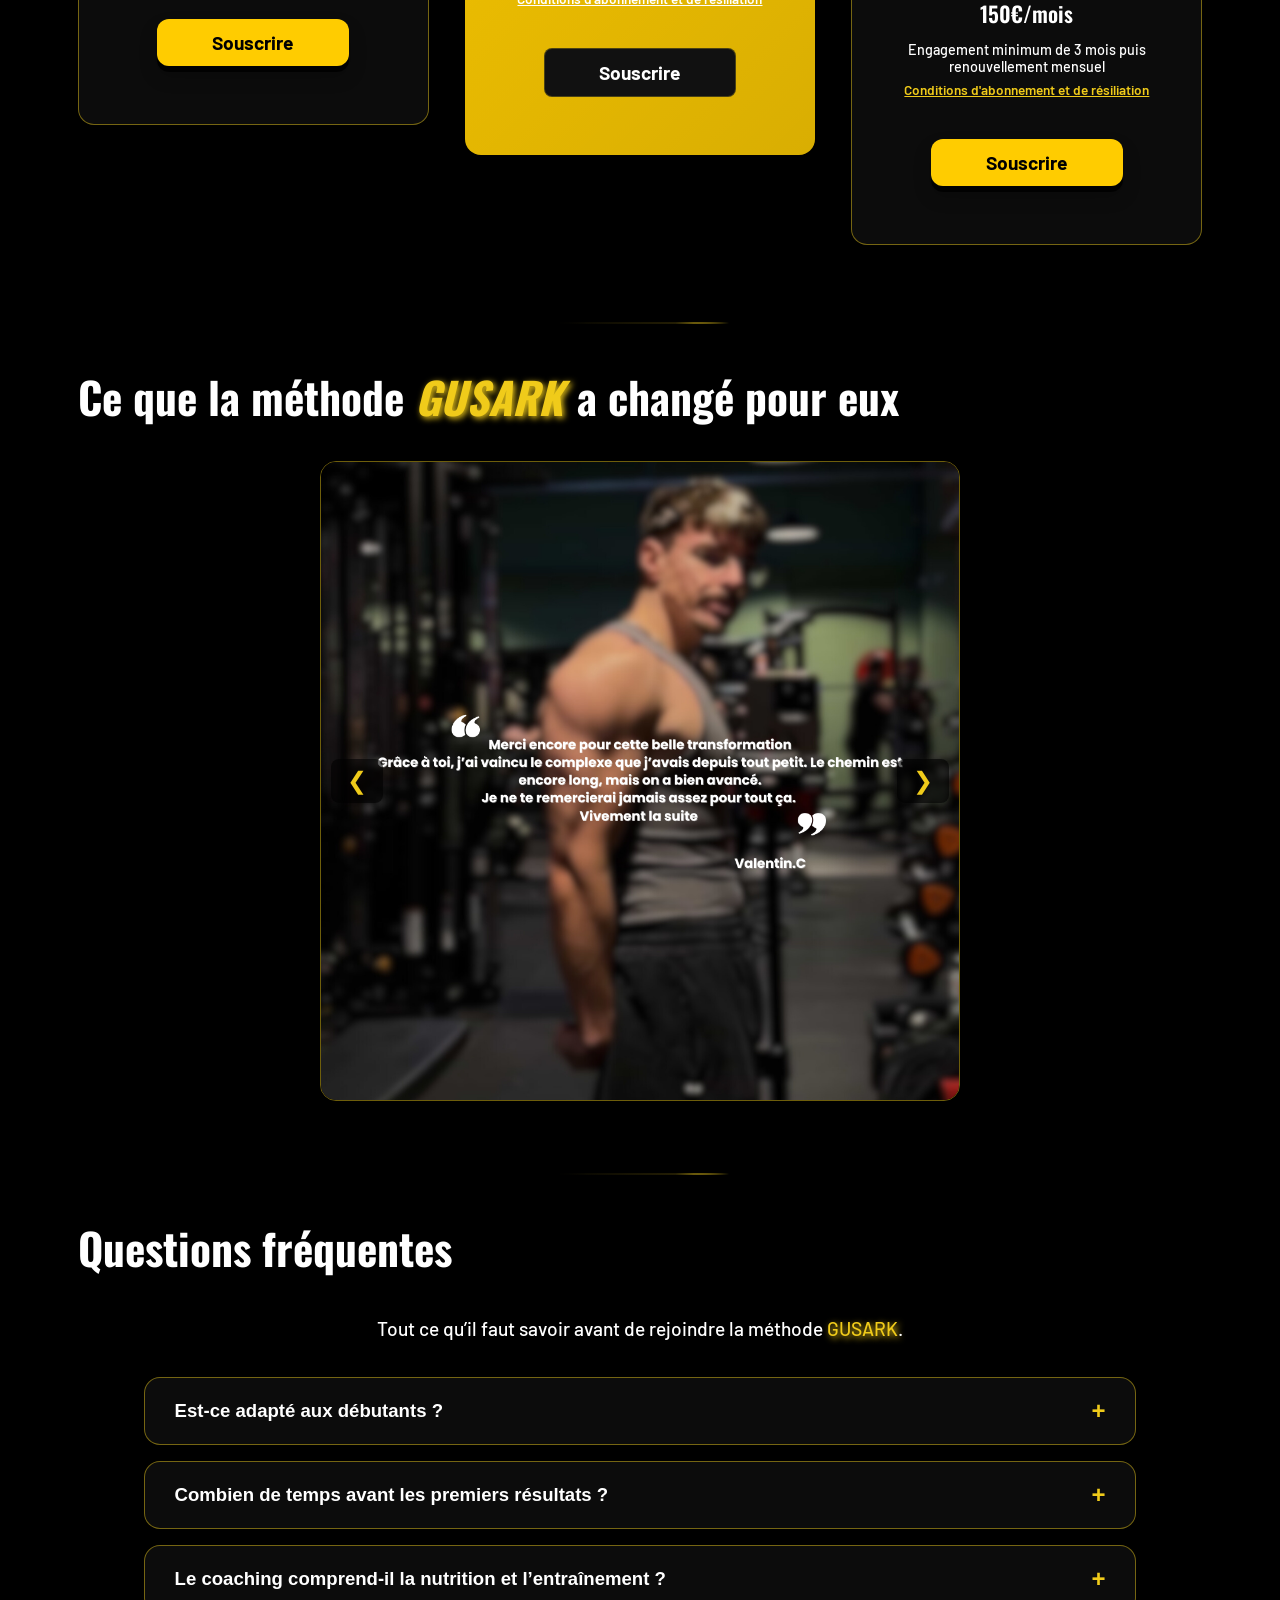
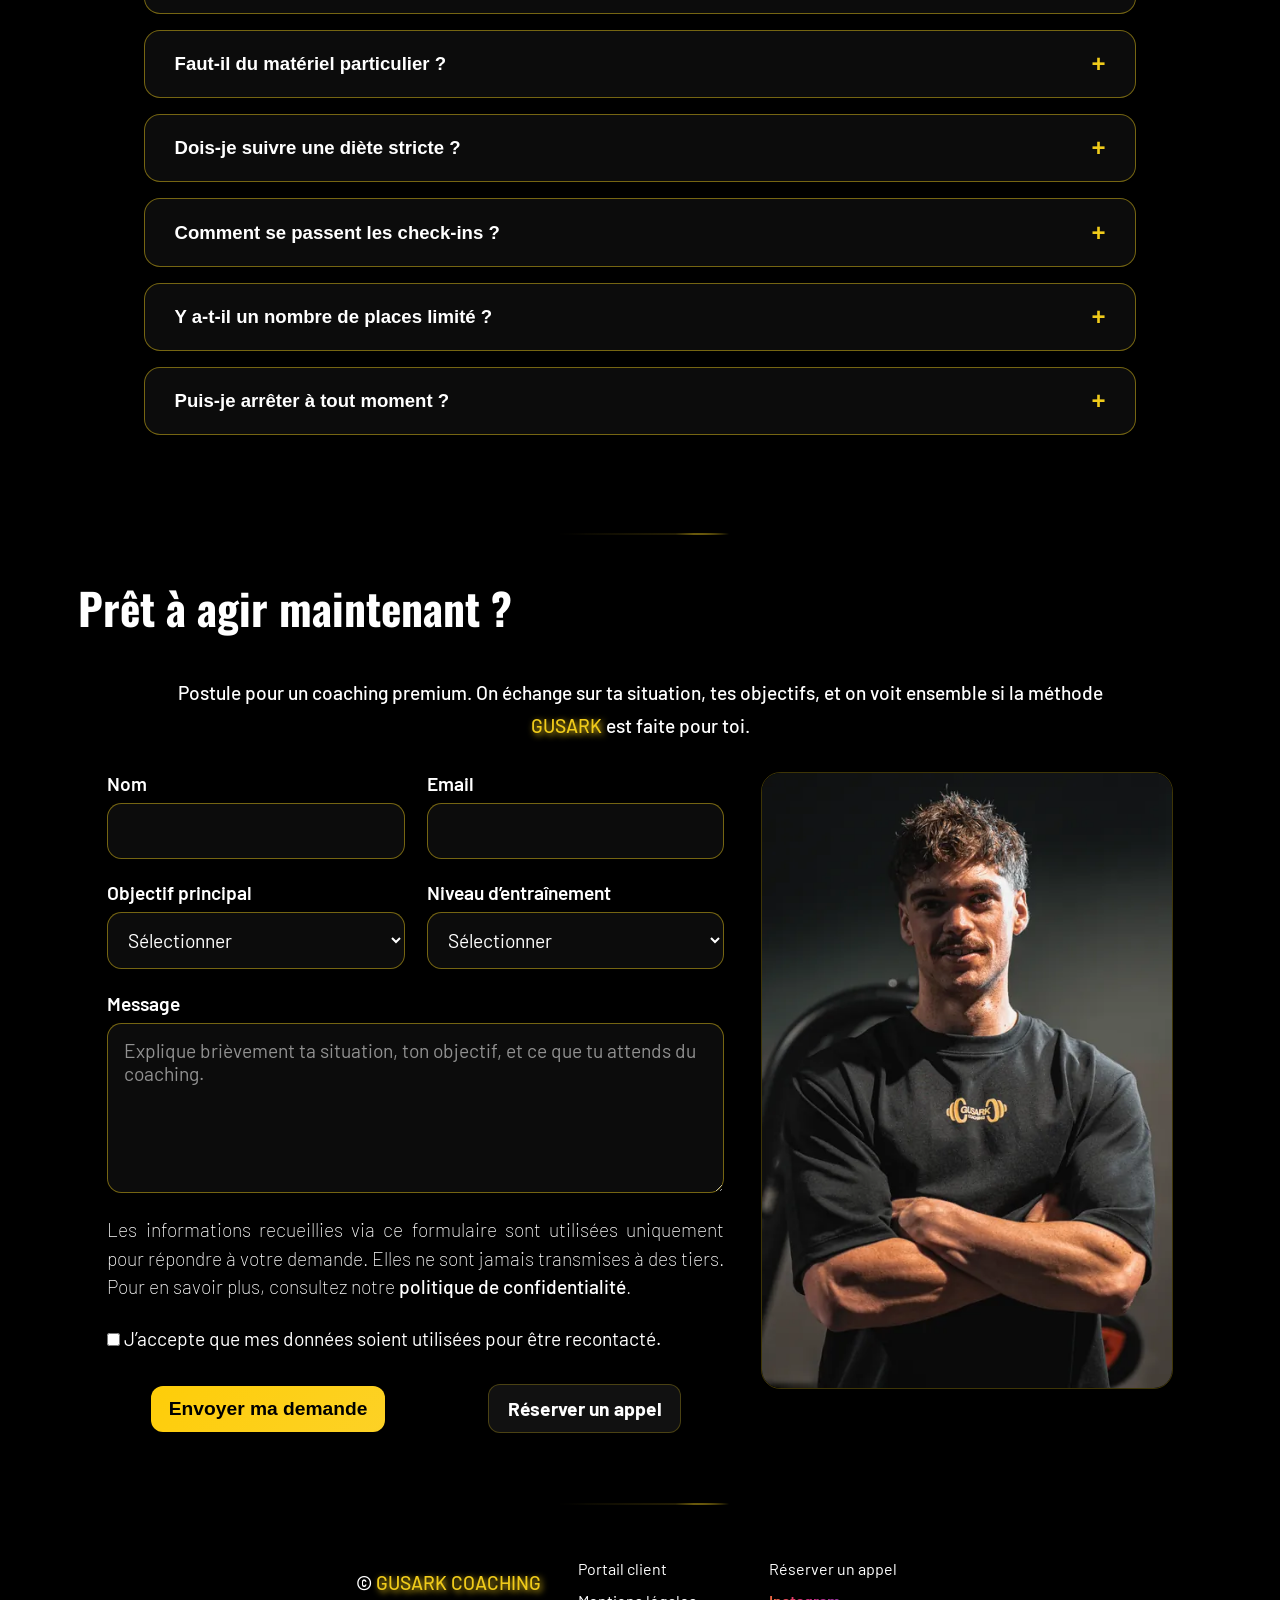
==== commit 2a487b76: "Index Ajout de la section transformations pour travail" ====
--- a/index.html
+++ b/index.html
@@ -53,21 +53,127 @@
     <section class="presentation">
       <h2 id="presentation">À qui s’adresse <span class="yellow">GUSARK</span> ?</h2>
       <div class="support-items-presentation">
-        <div class="item-presentation">
+        <div class="item-presentation item-presentation--yellow">
+          <h3>Compétition</h3>
+          <p>Tu veux faire de la compétition, mais tu ne sais pas par où commencer. On structure ta prépa pour afficher le meilleur physique possible le jour J.</p>
+        </div>
+        <div class="item-presentation item-presentation--dark">
           <h3>Gras résiduel malgré l’entraînement</h3>
           <p>Tu t’entraînes déjà, mais ce gras tenace reste. On ajuste stratégie et rythme pour relancer des progrès visibles.</p>
         </div>
-        <div class="item-presentation">
+        <div class="item-presentation item-presentation--yellow">
           <h3>Plateau physique</h3>
           <p>Tu stagnes depuis des mois. On clarifie tes variables et on relance une progression mesurable dans tes séances.</p>
         </div>
-        <div class="item-presentation">
+        <div class="item-presentation item-presentation--dark">
           <h3>Manque de structure claire</h3>
           <p>Tu fais “au feeling”. On te donne un plan simple, mesurable, qui tient dans ta vie.</p>
         </div>
-        <div class="item-presentation">
+        <div class="item-presentation item-presentation--yellow">
           <h3>Régimes yo-yo et frustration</h3>
           <p>Stop aux extrêmes. On installe une routine réaliste qui crée des résultats durables.</p>
+        </div>
+      </div>
+    </section>
+
+
+    <div class="section-separator"></div>
+
+
+
+    <section class="transformations" aria-labelledby="transformations-title">
+      <h2 id="transformations-title">
+        Leurs <span class="yellow">transformations</span>
+      </h2>
+
+      <p class="transformations-intro">
+        Des parcours différents, un accompagnement adapté à chaque objectif.
+      </p>
+
+      <div class="transformations-carousel">
+        <div
+          class="transformations-track"
+          id="transformations-track"
+          tabindex="0"
+          role="region"
+          aria-label="Transformations des clients"
+        >
+          <!-- CLIENT 1 : remplacer l’image et les textes -->
+          <article class="transformation-card">
+            <img
+              src="images/comparatif_1.PNG"
+              alt="Comparaison avant et après l’accompagnement de Prénom"
+              loading="lazy"
+              decoding="async"
+            >
+
+            <div class="transformation-content">
+              <h3>Prénom</h3>
+              <p class="transformation-duration">Durée de l’accompagnement</p>
+              <p class="transformation-description">
+                Présente ici son objectif de départ, le travail réalisé
+                et les progrès obtenus grâce au suivi à distance.
+              </p>
+            </div>
+          </article>
+
+          <!-- CLIENT 2 -->
+          <article class="transformation-card">
+            <img
+              src="images/comparatif_2.PNG"
+              alt="Comparaison avant et après l’accompagnement de Prénom"
+              loading="lazy"
+              decoding="async"
+            >
+
+            <div class="transformation-content">
+              <h3>Prénom</h3>
+              <p class="transformation-duration">Durée de l’accompagnement</p>
+              <p class="transformation-description">
+                Présente ici son objectif de départ, le travail réalisé
+                et les progrès obtenus grâce au suivi à distance.
+              </p>
+            </div>
+          </article>
+
+          <!-- CLIENT 3 -->
+          <article class="transformation-card">
+            <img
+              src="images/comparatif_3.PNG"
+              alt="Comparaison avant et après l’accompagnement de Prénom"
+              loading="lazy"
+              decoding="async"
+            >
+
+            <div class="transformation-content">
+              <h3>Prénom</h3>
+              <p class="transformation-duration">Durée de l’accompagnement</p>
+              <p class="transformation-description">
+                Présente ici son objectif de départ, le travail réalisé
+                et les progrès obtenus grâce au suivi à distance.
+              </p>
+            </div>
+          </article>
+        </div>
+
+        <div class="transformations-controls">
+          <button
+            class="transformations-arrow transformations-prev"
+            type="button"
+            aria-label="Transformation précédente"
+            aria-controls="transformations-track"
+          >
+            &#10094;
+          </button>
+
+          <button
+            class="transformations-arrow transformations-next"
+            type="button"
+            aria-label="Transformation suivante"
+            aria-controls="transformations-track"
+          >
+            &#10095;
+          </button>
         </div>
       </div>
     </section>
@@ -141,36 +247,74 @@
 
     <section class="offres">
       <h2 id="offres">Les offres de coaching</h2>
+
       <div class="support-items-offres">
+
         <div class="item-offres">
           <div class="preferee">Parfaite pour débuter&nbsp;!</div>
           <h3>Starter</h3>
+
           <li>Programme fixe non évolutif</li>
           <li>Conseils alimentaires</li>
-          <h4 class="prix">60€ (paiement unique)</h4>
+
+          <h4 class="prix">60€</h4>
+
+          <p class="offre-condition">
+            Achat unique – Sans renouvellement automatique
+          </p>
+
+          <a href="rgpd.html#conditions-generales-vente" class="offre-lien">
+            Conditions d'abonnement et de résiliation
+          </a>
+
           <a href="#formulaire" class="btn appel-btn">Souscrire</a>
         </div>
+
         <div class="item-offres" id="preferee-yellow">
           <div class="preferee">La préférée des sportifs&nbsp;!</div>
           <h3>Standard</h3>
+
           <li>Programme évolutif</li>
           <li>Vidéos de correction</li>
           <li>Bilans bimensuels</li>
           <li>Disponibilité WhatsApp 7 j/7</li>
-          <h4 class="prix">80€/mois</h4>
+
+          <h4 class="prix">100€/mois</h4>
+
+          <p class="offre-condition">
+            Abonnement mensuel renouvelable automatiquement
+          </p>
+
+          <a href="rgpd.html#conditions-generales-vente" class="offre-lien">
+            Conditions d'abonnement et de résiliation
+          </a>
+
           <a href="#formulaire" class="btn offres-btn">Souscrire</a>
         </div>
+
         <div class="item-offres">
           <div class="preferee">La plus complète&nbsp;!</div>
           <h3>Premium</h3>
+
           <li>Programme évolutif</li>
           <li>Vidéos de correction</li>
           <li>Plan alimentaire évolutif</li>
           <li>Bilans hebdomadaires</li>
           <li>Disponibilité WhatsApp 7 j/7</li>
-          <h4 class="prix">100€/mois</h4>
+
+          <h4 class="prix">150€/mois</h4>
+
+          <p class="offre-condition">
+            Engagement minimum de 3 mois puis renouvellement mensuel
+          </p>
+
+          <a href="rgpd.html#conditions-generales-vente" class="offre-lien">
+            Conditions d'abonnement et de résiliation
+          </a>
+
           <a href="#formulaire" class="btn appel-btn">Souscrire</a>
         </div>
+
       </div>
     </section>
 
@@ -182,10 +326,12 @@
       <h2>Ce que la méthode <span class="yellow">GUSARK</span> a changé pour eux</h2>
       <div class="slider">
         <div class="slides">
-          <img src="./images/témoignage-1.PNG" class="slide active" alt="">
-          <img src="./images/témoignage-2.PNG" class="slide" alt="">
-          <img src="./images/témoignage-3.PNG" class="slide" alt="">
-          <img src="./images/témoignage-4.JPG" class="slide" alt="">
+          <img src="./images/témoignage-1.PNG" class="slide active" alt="témoignage-1">
+          <img src="./images/témoignage-2.PNG" class="slide" alt="témoignage-2">
+          <img src="./images/témoignage-3.PNG" class="slide" alt="témoignage-3">
+          <img src="./images/témoignage-4.JPG" class="slide" alt="témoignage-4">
+          <img src="./images/témoignage-5.jpeg" class="slide" alt="témoignage-5">
+          <img src="./images/témoignage-6.png" class="slide" alt="témoignage-6">
         </div>
 
         <button class="prev">&#10094;</button>
@@ -316,82 +462,92 @@
       </p>
 
       <div class="contact-card">
-        <form class="form-grid" action="https://formsubmit.co/gusarkcoaching.contact@gmail.com" method="POST">
-
-          <!-- 🔒 Paramètres FormSubmit -->
-          <input type="hidden" name="_subject" value="Nouvelle demande coaching GUSARK">
-          <input type="hidden" name="_captcha" value="false">
-
-          <!-- 🍯 Anti-spam -->
-          <input type="text" name="_honey" style="display:none">
-
-          <!-- Champs -->
-          <div class="form-group">
-            <label for="nom">Nom</label>
-            <input type="text" id="nom" name="nom" required>
-          </div>
-
-          <div class="form-group">
-            <label for="email">Email</label>
-            <input type="email" id="email" name="email" required>
-          </div>
-
-          <div class="form-group">
-            <label for="objectif">Objectif principal</label>
-            <select id="objectif" name="objectif" required>
-              <option value="">Sélectionner</option>
-              <option value="seche">Sèche</option>
-              <option value="recomposition">Recomposition</option>
-              <option value="prise-masse">Prise de masse</option>
-              <option value="autre">Autre</option>
-            </select>
-          </div>
-
-          <div class="form-group">
-            <label for="niveau">Niveau d’entraînement</label>
-            <select id="niveau" name="niveau" required>
-              <option value="">Sélectionner</option>
-              <option value="debutant">Débutant</option>
-              <option value="intermediaire">Intermédiaire</option>
-              <option value="avance">Avancé</option>
-            </select>
-          </div>
-
-          <div class="form-group full-width">
-            <label for="message">Message</label>
-            <textarea
-              id="message"
-              name="message"
-              rows="6"
-              placeholder="Explique brièvement ta situation, ton objectif, et ce que tu attends du coaching."
-            ></textarea>
-          </div>
-
-          <!-- 🔽 AJOUT RGPD -->
-          <div class="form-rgpd full-width">
-            <p>
-              Les informations recueillies via ce formulaire sont utilisées uniquement pour
-              répondre à votre demande. Elles ne sont jamais transmises à des tiers.
-              <br>
-              Pour en savoir plus, consultez notre
-              <a href="rgpd.html" target="_blank">politique de confidentialité</a>.
-            </p>
-          </div>
-          <div class="form-consent full-width">
-            <label>
-              <input type="checkbox" required>
-              J’accepte que mes données soient utilisées pour être recontacté.
-            </label>
-          </div>
-
-          <div class="form-actions full-width">
-            <button type="submit" class="btn appel-btn">Envoyer ma demande</button>
-            <a href="https://calendly.com/gusarkcoaching-contact/30min" class="btn secondary-btn" target="_blank" rel="noopener">
-              Réserver un appel
-            </a>
-          </div>
-
-        </form>
+        <div class="contact-flex">
+
+          <!-- FORMULAIRE -->
+          <form class="form-grid" action="https://formsubmit.co/gusarkcoaching.contact@gmail.com" method="POST">
+
+            <!-- 🔒 Paramètres FormSubmit -->
+            <input type="hidden" name="_subject" value="Nouvelle demande coaching GUSARK">
+            <input type="hidden" name="_captcha" value="false">
+
+            <!-- 🍯 Anti-spam -->
+            <input type="text" name="_honey" style="display:none">
+
+            <!-- Champs -->
+            <div class="form-group">
+              <label for="nom">Nom</label>
+              <input type="text" id="nom" name="nom" required>
+            </div>
+
+            <div class="form-group">
+              <label for="email">Email</label>
+              <input type="email" id="email" name="email" required>
+            </div>
+
+            <div class="form-group">
+              <label for="objectif">Objectif principal</label>
+              <select id="objectif" name="objectif" required>
+                <option value="">Sélectionner</option>
+                <option value="seche">Sèche</option>
+                <option value="recomposition">Recomposition</option>
+                <option value="prise-masse">Prise de masse</option>
+                <option value="autre">Autre</option>
+              </select>
+            </div>
+
+            <div class="form-group">
+              <label for="niveau">Niveau d’entraînement</label>
+              <select id="niveau" name="niveau" required>
+                <option value="">Sélectionner</option>
+                <option value="debutant">Débutant</option>
+                <option value="intermediaire">Intermédiaire</option>
+                <option value="avance">Avancé</option>
+              </select>
+            </div>
+
+            <div class="form-group full-width">
+              <label for="message">Message</label>
+              <textarea
+                id="message"
+                name="message"
+                rows="6"
+                placeholder="Explique brièvement ta situation, ton objectif, et ce que tu attends du coaching."
+              ></textarea>
+            </div>
+
+            <!-- 🔽 AJOUT RGPD -->
+            <div class="form-rgpd full-width">
+              <p>
+                Les informations recueillies via ce formulaire sont utilisées uniquement pour
+                répondre à votre demande. Elles ne sont jamais transmises à des tiers.
+                <br>
+                Pour en savoir plus, consultez notre
+                <a href="rgpd.html" target="_blank">politique de confidentialité</a>.
+              </p>
+            </div>
+            <div class="form-consent full-width">
+              <label>
+                <input type="checkbox" required>
+                J’accepte que mes données soient utilisées pour être recontacté.
+              </label>
+            </div>
+
+            <div class="form-actions full-width">
+              <button type="submit" class="btn appel-btn">Envoyer ma demande</button>
+              <a href="https://calendly.com/gusarkcoaching-contact/30min" class="btn secondary-btn" target="_blank" rel="noopener">
+                Réserver un appel
+              </a>
+            </div>
+
+          </form>
+
+          <!-- IMAGE -->
+          <div class="contact-image">
+            <img src="images/coach.webp" alt="Coaching personnalisé">
+          </div>
+
+        </div>
       </div>
     </section>
 
--- a/styles/style.css
+++ b/styles/style.css
@@ -329,37 +329,28 @@
 body main .presentation .item-presentation p {
   line-height: 1.5;
 }
-body main .presentation {
-  /* ===== DESKTOP ===== */
-}
-body main .presentation .item-presentation:nth-child(1),
-body main .presentation .item-presentation:nth-child(4) {
+body main .presentation .item-presentation--dark {
   background: rgba(17, 17, 17, 0.7176470588);
   border: 1px solid rgba(240, 204, 26, 0.2588235294);
   backdrop-filter: blur(4px);
 }
-body main .presentation .item-presentation:nth-child(1):hover,
-body main .presentation .item-presentation:nth-child(4):hover {
+body main .presentation .item-presentation--dark:hover {
   border-color: rgba(255, 204, 0, 0.55);
   box-shadow: 0 0 12px rgba(255, 204, 0, 0.45), 0 0 24px rgba(255, 204, 0, 0.35), 0 8px 16px rgba(0, 0, 0, 0.25);
   transform: translateY(-2px);
 }
-body main .presentation .item-presentation:nth-child(2),
-body main .presentation .item-presentation:nth-child(3) {
+body main .presentation .item-presentation--yellow {
   background-image: linear-gradient(135deg, rgba(255, 204, 0, 0.9647058824) 0%, rgba(255, 204, 0, 0.8431372549) 100%);
   color: #000;
   border: none;
   box-shadow: 0 6px 0 rgba(0, 0, 0, 0.85), 0 10px 18px rgba(0, 0, 0, 0.22);
   backdrop-filter: blur(4px);
 }
-body main .presentation .item-presentation:nth-child(2) h3,
-body main .presentation .item-presentation:nth-child(2) p,
-body main .presentation .item-presentation:nth-child(3) h3,
-body main .presentation .item-presentation:nth-child(3) p {
+body main .presentation .item-presentation--yellow h3,
+body main .presentation .item-presentation--yellow p {
   color: #000;
 }
-body main .presentation .item-presentation:nth-child(2):hover,
-body main .presentation .item-presentation:nth-child(3):hover {
+body main .presentation .item-presentation--yellow:hover {
   transform: translateY(-1px);
   box-shadow: inset 0 3px 6px rgba(0, 0, 0, 0.6), inset 0 -1px 2px rgba(255, 255, 255, 0.4);
 }
@@ -383,32 +374,6 @@
   body main .presentation .support-items-presentation {
     grid-template-columns: 1fr;
     width: 100%;
-  }
-  body main .presentation {
-    /* ===== MOBILE ===== */
-  }
-  body main .presentation .item-presentation:nth-child(1),
-  body main .presentation .item-presentation:nth-child(3) {
-    background: #111111;
-    border: 1px solid rgba(240, 204, 26, 0.2588235294);
-  }
-  body main .presentation .item-presentation:nth-child(1) h3,
-  body main .presentation .item-presentation:nth-child(1) p,
-  body main .presentation .item-presentation:nth-child(3) h3,
-  body main .presentation .item-presentation:nth-child(3) p {
-    color: #ffffff;
-  }
-  body main .presentation .item-presentation:nth-child(2),
-  body main .presentation .item-presentation:nth-child(4) {
-    background-image: linear-gradient(135deg, #ffcc00 0%, #ffcc00 100%);
-    border: none;
-    box-shadow: 0 6px 0 rgba(0, 0, 0, 0.85), 0 10px 18px rgba(0, 0, 0, 0.22);
-  }
-  body main .presentation .item-presentation:nth-child(2) h3,
-  body main .presentation .item-presentation:nth-child(2) p,
-  body main .presentation .item-presentation:nth-child(4) h3,
-  body main .presentation .item-presentation:nth-child(4) p {
-    color: #000;
   }
 }
 body main .presentation-2 {
@@ -569,6 +534,27 @@
   font-size: clamp(1.1rem, 0.886rem + 0.571vw, 1.4rem);
   font-weight: 600;
 }
+body main .offres .item-offres .offre-condition {
+  margin-top: 0.75rem;
+  text-align: center;
+  font-size: 0.9rem;
+  font-weight: 500;
+  color: #ffffff;
+}
+body main .offres .item-offres .offre-lien {
+  display: block;
+  text-align: center;
+  margin-top: 0.35rem;
+  margin-bottom: 0.75rem;
+  color: #f0cb1a;
+  font-size: 0.85rem;
+  font-weight: 600;
+  text-decoration: underline;
+  transition: opacity 0.2s ease;
+}
+body main .offres .item-offres .offre-lien:hover {
+  opacity: 0.8;
+}
 body main .offres .item-offres li {
   color: #ffffff;
   font-size: clamp(1rem, 0.821rem + 0.476vw, 1.25rem);
@@ -625,8 +611,14 @@
   border: none;
   box-shadow: 0 6px 0 rgba(0, 0, 0, 0.85), 0 10px 18px rgba(0, 0, 0, 0.22);
 }
-body main .offres #preferee-yellow h3, body main .offres #preferee-yellow li, body main .offres #preferee-yellow h4 {
+body main .offres #preferee-yellow h3,
+body main .offres #preferee-yellow li,
+body main .offres #preferee-yellow h4,
+body main .offres #preferee-yellow .offre-condition {
   color: #000;
+}
+body main .offres #preferee-yellow .offre-lien {
+  color: #ffffff;
 }
 body main .offres #preferee-yellow li::marker {
   color: #ffffff;
@@ -646,11 +638,11 @@
     grid-template-columns: repeat(1, minmax(0, 1fr));
   }
 }
-body .temoignages {
-  display: flex;
-  flex-direction: column;
-}
-body .temoignages .slider {
+body main .temoignages {
+  display: flex;
+  flex-direction: column;
+}
+body main .temoignages .slider {
   position: relative;
   max-width: 640px;
   margin: 2rem auto;
@@ -658,26 +650,26 @@
   border-radius: 1rem;
   border: 1px solid rgba(240, 204, 26, 0.4588235294);
 }
-body .temoignages .slider:hover {
+body main .temoignages .slider:hover {
   border-color: rgba(255, 204, 0, 0.55);
   box-shadow: 0 0 12px rgba(255, 204, 0, 0.45), 0 0 24px rgba(255, 204, 0, 0.35), 0 8px 16px rgba(0, 0, 0, 0.25);
   transform: translateY(-2px);
 }
-body .temoignages .slides {
+body main .temoignages .slides {
   position: relative;
   width: 100%;
   height: auto;
 }
-body .temoignages .slide {
+body main .temoignages .slide {
   width: 100%;
   display: none;
   -o-object-fit: cover;
      object-fit: cover;
 }
-body .temoignages .slide.active {
+body main .temoignages .slide.active {
   display: block;
 }
-body .temoignages button {
+body main .temoignages button {
   position: absolute;
   top: 50%;
   transform: translateY(-50%);
@@ -689,36 +681,36 @@
   font-size: 1.5rem;
   border-radius: 0.5rem;
 }
-body .temoignages .prev {
+body main .temoignages .prev {
   left: 10px;
 }
-body .temoignages .next {
+body main .temoignages .next {
   right: 10px;
 }
 @media (max-width: 800px) {
-  body .temoignages h2 {
+  body main .temoignages h2 {
     text-align: center;
   }
 }
-body .faq {
+body main .faq {
   margin-bottom: clamp(2rem, 0.571rem + 3.81vw, 4rem);
   display: flex;
   flex-direction: column;
   align-items: center;
 }
-body .faq h2 {
+body main .faq h2 {
   text-align: center;
   margin-bottom: clamp(1.5rem, 0.786rem + 1.905vw, 2.5rem);
 }
 @media (min-width: 768px) {
-  body .faq h2 {
+  body main .faq h2 {
     text-align: left;
     align-self: flex-start;
     width: 100%;
     max-width: 62rem;
   }
 }
-body .faq .faq-intro {
+body main .faq .faq-intro {
   text-align: center;
   color: #ffffff;
   font-size: clamp(1rem, 0.821rem + 0.476vw, 1.25rem);
@@ -726,14 +718,14 @@
   margin-bottom: clamp(1.5rem, 0.786rem + 1.905vw, 2.5rem);
   max-width: 42rem;
 }
-body .faq .faq-list {
+body main .faq .faq-list {
   width: 100%;
   max-width: 62rem;
   display: flex;
   flex-direction: column;
   gap: 1rem;
 }
-body .faq .faq-item {
+body main .faq .faq-item {
   background: rgba(17, 17, 17, 0.7176470588);
   border: 1px solid rgba(240, 204, 26, 0.4588235294);
   backdrop-filter: blur(4px);
@@ -741,12 +733,12 @@
   overflow: hidden;
   transition: transform 0.18s ease, box-shadow 0.18s ease, border-color 0.18s ease;
 }
-body .faq .faq-item:hover {
+body main .faq .faq-item:hover {
   border-color: rgba(255, 204, 0, 0.55);
   box-shadow: 0 0 12px rgba(255, 204, 0, 0.25), 0 0 24px rgba(255, 204, 0, 0.15), 0 8px 16px rgba(0, 0, 0, 0.25);
   transform: translateY(-2px);
 }
-body .faq .faq-question {
+body main .faq .faq-question {
   width: 100%;
   background: transparent;
   border: none;
@@ -761,22 +753,22 @@
   font-weight: 600;
   cursor: pointer;
 }
-body .faq .faq-icon {
+body main .faq .faq-icon {
   flex-shrink: 0;
   color: #f0cb1a;
   font-size: 1.5rem;
   line-height: 1;
   transition: transform 0.2s ease;
 }
-body .faq .faq-item.active .faq-icon {
+body main .faq .faq-item.active .faq-icon {
   transform: rotate(45deg);
 }
-body .faq .faq-answer {
+body main .faq .faq-answer {
   max-height: 0;
   overflow: hidden;
   transition: max-height 0.28s ease;
 }
-body .faq .faq-answer p {
+body main .faq .faq-answer p {
   padding: 0 clamp(1.2rem, 0.629rem + 1.524vw, 2rem) clamp(1.2rem, 0.857rem + 0.914vw, 1.68rem);
   color: #ffffff;
   font-size: clamp(1rem, 0.821rem + 0.476vw, 1.25rem);
@@ -784,23 +776,23 @@
   opacity: 0.95;
 }
 @media (max-width: 768px) {
-  body .faq .faq-question {
+  body main .faq .faq-question {
     align-items: start;
   }
-  body .faq .faq-icon {
+  body main .faq .faq-icon {
     margin-top: 0.1rem;
   }
 }
-body .contact-form {
+body main .contact-form {
   display: flex;
   flex-direction: column;
   align-items: center;
 }
-body .contact-form h2 {
+body main .contact-form h2 {
   text-align: center;
   margin-bottom: clamp(1.5rem, 0.786rem + 1.905vw, 2.5rem);
 }
-body .contact-form .contact-intro {
+body main .contact-form .contact-intro {
   text-align: center;
   color: #ffffff;
   font-size: clamp(1rem, 0.821rem + 0.476vw, 1.25rem);
@@ -808,29 +800,51 @@
   max-width: 46rem;
   line-height: 1.7;
 }
-body .contact-form .contact-card {
-  width: 100%;
-  max-width: 62rem;
+body main .contact-form .contact-card {
+  width: 100%;
+  max-width: 78rem;
   padding: clamp(1.2rem, 0.629rem + 1.524vw, 2rem);
 }
-body .contact-form .form-grid {
+body main .contact-form .contact-flex {
+  display: flex;
+  align-items: flex-start;
+  gap: clamp(1.5rem, 0.786rem + 1.905vw, 2.5rem);
+  width: 100%;
+}
+body main .contact-form .form-grid {
+  flex: 1.35;
   display: grid;
   grid-template-columns: repeat(2, minmax(0, 1fr));
   gap: clamp(1rem, 0.643rem + 0.952vw, 1.5rem);
 }
-body .contact-form .form-group {
+body main .contact-form .contact-image {
+  flex: 0.9;
+  min-width: 18rem;
+  aspect-ratio: 2/3;
+  display: flex;
+}
+body main .contact-form .contact-image img {
+  width: 100%;
+  height: 100%;
+  -o-object-fit: cover;
+     object-fit: cover;
+  border-radius: 1.2rem;
+  border: 1px solid rgba(240, 204, 26, 0.2588235294);
+  box-shadow: 0 8px 16px rgba(0, 0, 0, 0.25);
+}
+body main .contact-form .form-group {
   display: flex;
   flex-direction: column;
   gap: 0.5rem;
 }
-body .contact-form .form-group label {
+body main .contact-form .form-group label {
   color: #ffffff;
   font-size: clamp(1rem, 0.821rem + 0.476vw, 1.25rem);
   font-weight: 600;
 }
-body .contact-form .form-group input,
-body .contact-form .form-group select,
-body .contact-form .form-group textarea {
+body main .contact-form .form-group input,
+body main .contact-form .form-group select,
+body main .contact-form .form-group textarea {
   width: 100%;
   padding: 0.95rem 1rem;
   border-radius: 0.9rem;
@@ -843,42 +857,42 @@
   outline: none;
   transition: border-color 0.2s ease, box-shadow 0.2s ease, background 0.2s ease;
 }
-body .contact-form .form-group input::-moz-placeholder, body .contact-form .form-group textarea::-moz-placeholder {
+body main .contact-form .form-group input::-moz-placeholder, body main .contact-form .form-group textarea::-moz-placeholder {
   color: rgba(255, 255, 255, 0.55);
   font-family: clamp(1rem, 0.821rem + 0.476vw, 1.25rem);
   font-size: clamp(1rem, 0.821rem + 0.476vw, 1.25rem);
 }
-body .contact-form .form-group input::placeholder,
-body .contact-form .form-group textarea::placeholder {
+body main .contact-form .form-group input::placeholder,
+body main .contact-form .form-group textarea::placeholder {
   color: rgba(255, 255, 255, 0.55);
   font-family: clamp(1rem, 0.821rem + 0.476vw, 1.25rem);
   font-size: clamp(1rem, 0.821rem + 0.476vw, 1.25rem);
 }
-body .contact-form .form-group input:focus,
-body .contact-form .form-group select:focus,
-body .contact-form .form-group textarea:focus {
+body main .contact-form .form-group input:focus,
+body main .contact-form .form-group select:focus,
+body main .contact-form .form-group textarea:focus {
   border-color: rgba(255, 204, 0, 0.55);
   box-shadow: 0 0 12px rgba(255, 204, 0, 0.35), 0 0 24px rgba(255, 204, 0, 0.2), 0 8px 16px rgba(0, 0, 0, 0.25);
   background: rgba(17, 17, 17, 0.7176470588);
   backdrop-filter: blur(4px);
 }
-body .contact-form .form-group textarea {
+body main .contact-form .form-group textarea {
   resize: vertical;
   min-height: 10rem;
 }
-body .contact-form .form-group select option {
+body main .contact-form .form-group select option {
   background: #111;
   color: #ffffff;
 }
-body .contact-form .form-group select:focus {
+body main .contact-form .form-group select:focus {
   outline: none;
   border-color: rgba(255, 204, 0, 0.55);
   box-shadow: 0 0 0 3px rgba(255, 204, 0, 0.12);
 }
-body .contact-form .full-width {
+body main .contact-form .full-width {
   grid-column: 1/-1;
 }
-body .contact-form .form-actions {
+body main .contact-form .form-actions {
   display: flex;
   justify-content: center;
   align-items: center;
@@ -886,16 +900,18 @@
   margin-top: 0.5rem;
   flex-wrap: wrap;
 }
-body .contact-form .form-rgpd, body .contact-form .form-consent {
+body main .contact-form .form-rgpd,
+body main .contact-form .form-consent {
   font-size: clamp(1rem, 0.821rem + 0.476vw, 1.25rem);
   line-height: 1.5;
   color: #ffffff;
 }
-body .contact-form .form-rgpd a, body .contact-form .form-consent a {
+body main .contact-form .form-rgpd a,
+body main .contact-form .form-consent a {
   color: #ffffff;
   font-weight: 500;
 }
-body .contact-form .btn {
+body main .contact-form .btn {
   display: inline-flex;
   justify-content: center;
   align-items: center;
@@ -903,7 +919,7 @@
   width: fit-content;
   text-align: center;
 }
-body .contact-form .appel-btn {
+body main .contact-form .appel-btn {
   background-image: linear-gradient(135deg, rgba(255, 204, 0, 0.9647058824) 0%, rgba(255, 204, 0, 0.8431372549) 100%);
   color: #000;
   font-size: clamp(1rem, 0.821rem + 0.476vw, 1.25rem);
@@ -913,11 +929,11 @@
   transition: transform 0.18s ease, box-shadow 0.18s ease;
   box-shadow: 0 6px 0 rgba(0, 0, 0, 0.85), 0 10px 18px rgba(0, 0, 0, 0.22);
 }
-body .contact-form .appel-btn:hover {
+body main .contact-form .appel-btn:hover {
   transform: translateY(-1px);
   box-shadow: inset 0 3px 6px rgba(0, 0, 0, 0.6), inset 0 -1px 2px rgba(255, 255, 255, 0.4);
 }
-body .contact-form .secondary-btn {
+body main .contact-form .secondary-btn {
   background: #111111;
   color: #ffffff;
   border: 1px solid rgba(240, 204, 26, 0.2588235294);
@@ -925,32 +941,47 @@
   border-radius: 12px;
   transition: transform 0.18s ease, box-shadow 0.18s ease, border-color 0.18s ease;
 }
-body .contact-form .secondary-btn:hover {
+body main .contact-form .secondary-btn:hover {
   border-color: rgba(255, 204, 0, 0.55);
   box-shadow: 0 0 12px rgba(255, 204, 0, 0.35), 0 0 24px rgba(255, 204, 0, 0.2), 0 8px 16px rgba(0, 0, 0, 0.25);
   transform: translateY(-2px);
 }
 @media (min-width: 768px) {
-  body .contact-form h2 {
+  body main .contact-form h2 {
     text-align: left;
     align-self: flex-start;
     width: 100%;
-    max-width: 62rem;
-  }
-  body .contact-form .contact-intro {
+    max-width: 78rem;
+  }
+  body main .contact-form .contact-intro {
     text-align: center;
     width: 100%;
     max-width: 62rem;
   }
 }
 @media (max-width: 767px) {
-  body .contact-form .form-grid {
+  body main .contact-form .contact-card {
+    max-width: 100%;
+  }
+  body main .contact-form .contact-flex {
+    flex-direction: column;
+    align-items: center;
+  }
+  body main .contact-form .form-grid {
+    width: 100%;
     grid-template-columns: 1fr;
   }
-  body .contact-form .form-actions {
+  body main .contact-form .contact-image {
+    width: 100%;
+    max-width: 320px;
+    min-width: 0;
+    aspect-ratio: 2/3;
+    margin: 0 auto;
+  }
+  body main .contact-form .form-actions {
     flex-direction: column;
   }
-  body .contact-form .form-actions .btn {
+  body main .contact-form .form-actions .btn {
     width: 100%;
   }
 }
@@ -1051,4 +1082,101 @@
   opacity: 0.2;
   pointer-events: none;
   z-index: -1;
+}
+
+/* ==============================
+   Transformations clients
+   ============================== */
+.transformations {
+  width: 100%;
+  min-width: 0;
+  margin-block: clamp(2rem, 5vw, 4rem);
+}
+.transformations h2 {
+  margin-bottom: 1rem;
+}
+.transformations .transformations-intro {
+  margin-bottom: 1.75rem;
+  color: #dddddd;
+  line-height: 1.6;
+  text-align: left;
+}
+.transformations .transformations-carousel {
+  width: 100%;
+  max-width: 42rem;
+  margin-inline: auto;
+}
+.transformations .transformations-track {
+  width: 100%;
+  border-radius: 1rem;
+}
+.transformations .transformation-card {
+  display: none;
+  overflow: hidden;
+  background: #111111;
+  border: 1px solid rgba(255, 204, 0, 0.3);
+  border-radius: 1rem;
+}
+.transformations .transformation-card.active {
+  display: block;
+}
+.transformations .transformation-card img {
+  display: block;
+  width: 100%;
+  height: auto;
+}
+.transformations .transformation-content {
+  padding: clamp(1.25rem, 2vw, 1.75rem);
+}
+.transformations .transformation-content h3 {
+  margin-bottom: 0.5rem;
+  color: #ffcc00;
+}
+.transformations .transformation-duration {
+  margin-bottom: 1rem;
+  color: #eeeeee;
+  font-size: 0.95rem;
+  font-weight: 500;
+  line-height: 1.5;
+  text-align: left;
+}
+.transformations .transformation-description {
+  color: #dddddd;
+  line-height: 1.65;
+  text-align: left;
+}
+.transformations .transformations-controls {
+  display: flex;
+  justify-content: center;
+  gap: 1rem;
+  margin-top: 1.25rem;
+}
+.transformations .transformations-arrow {
+  display: inline-flex;
+  align-items: center;
+  justify-content: center;
+  width: 2.75rem;
+  height: 2.75rem;
+  padding: 0;
+  color: #ffcc00;
+  background: #111111;
+  border: 1px solid rgba(255, 204, 0, 0.45);
+  border-radius: 50%;
+  font-size: 1.2rem;
+  cursor: pointer;
+  transition: background-color 0.2s ease, color 0.2s ease;
+}
+.transformations .transformations-arrow:hover {
+  color: #111111;
+  background: #ffcc00;
+}
+.transformations .transformations-arrow:focus-visible {
+  outline: 2px solid #ffcc00;
+  outline-offset: 4px;
+}
+@media (max-width: 800px) {
+  .transformations h2,
+  .transformations .transformations-intro {
+    text-align: center;
+  }
 }/*# sourceMappingURL=style.css.map */
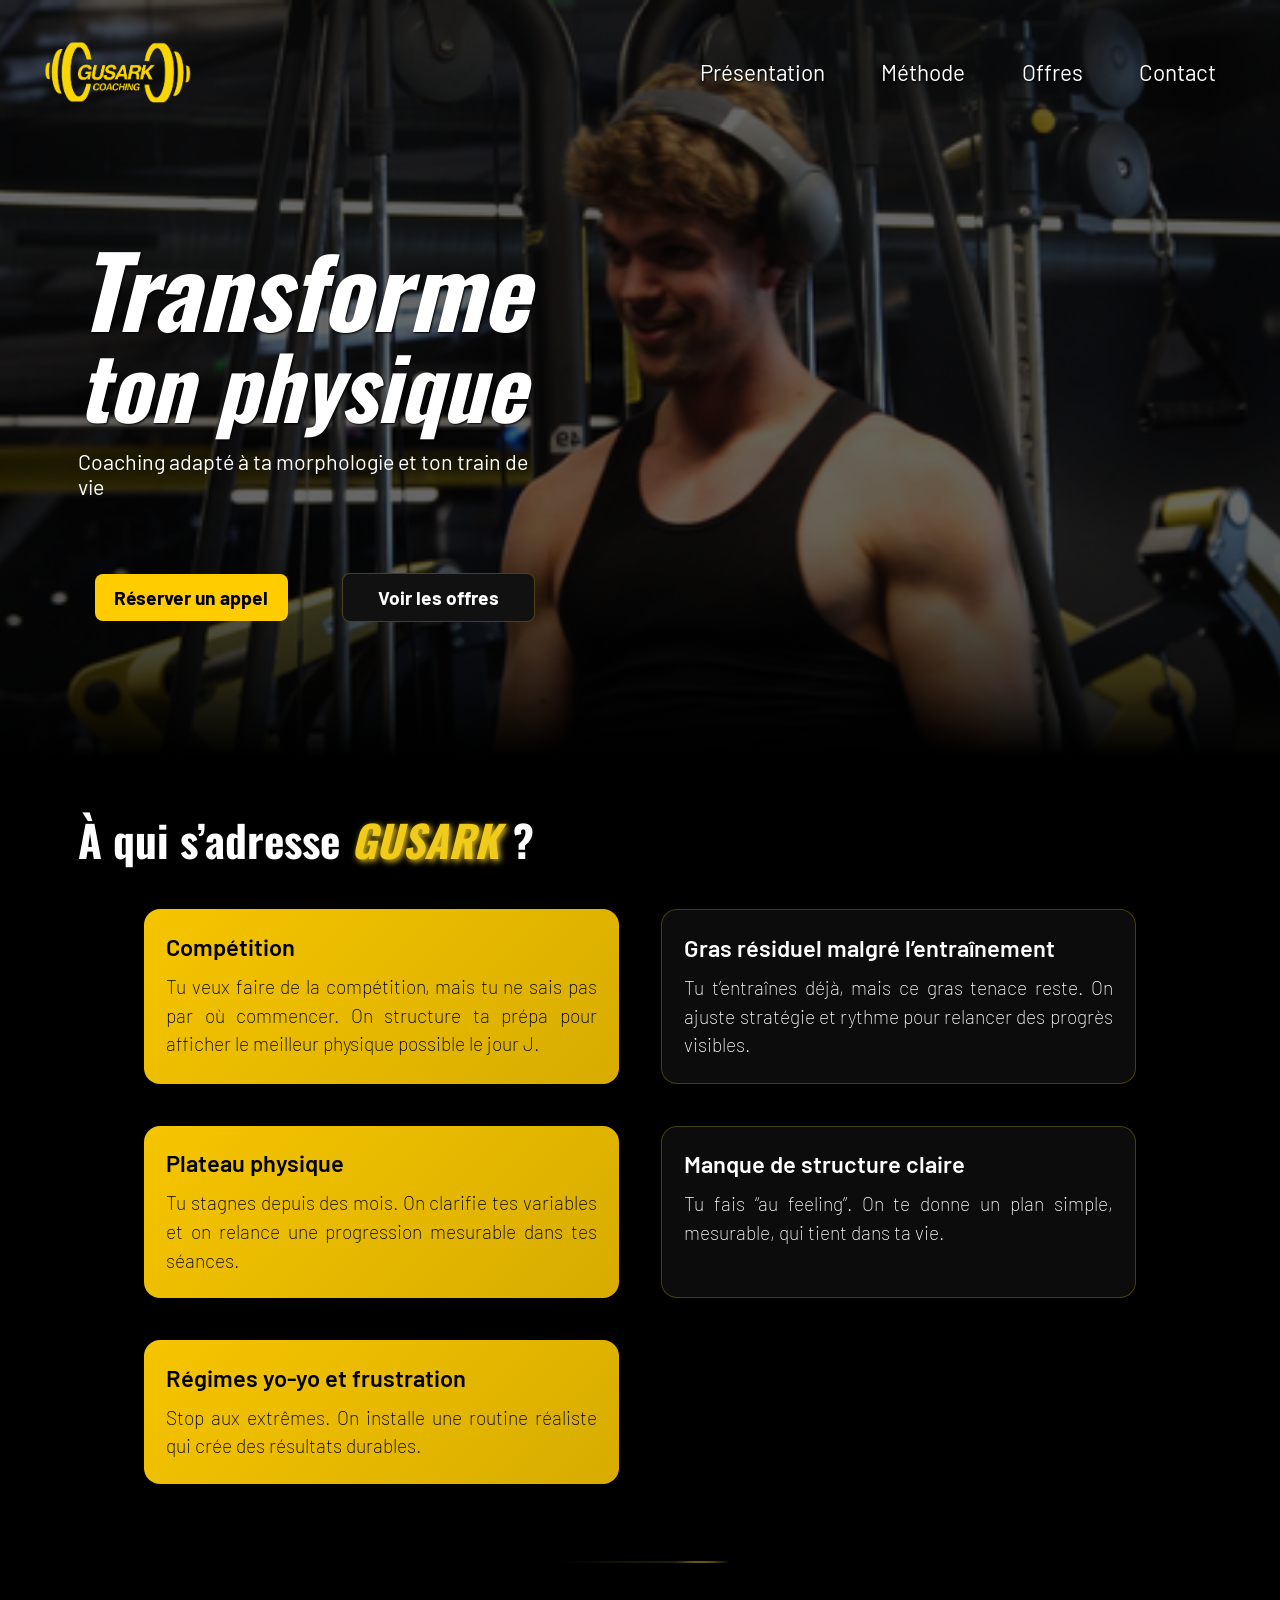
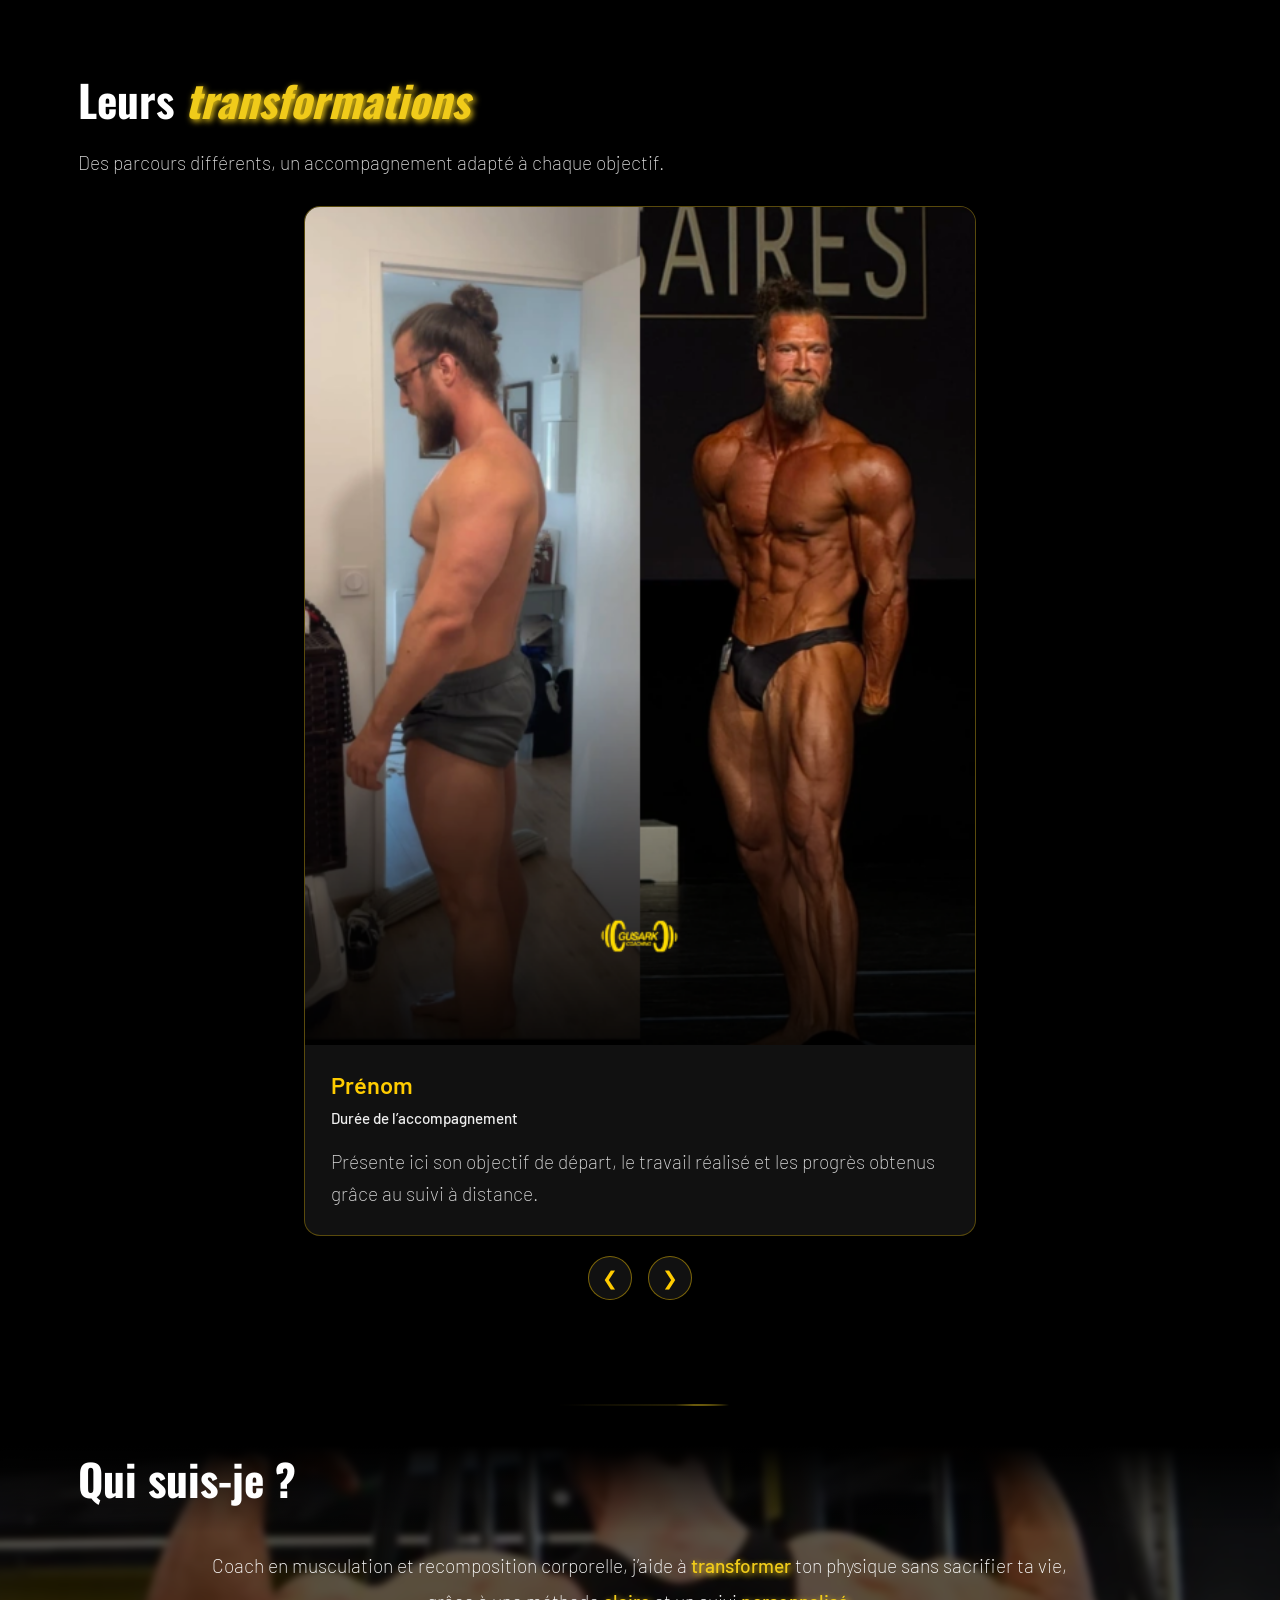
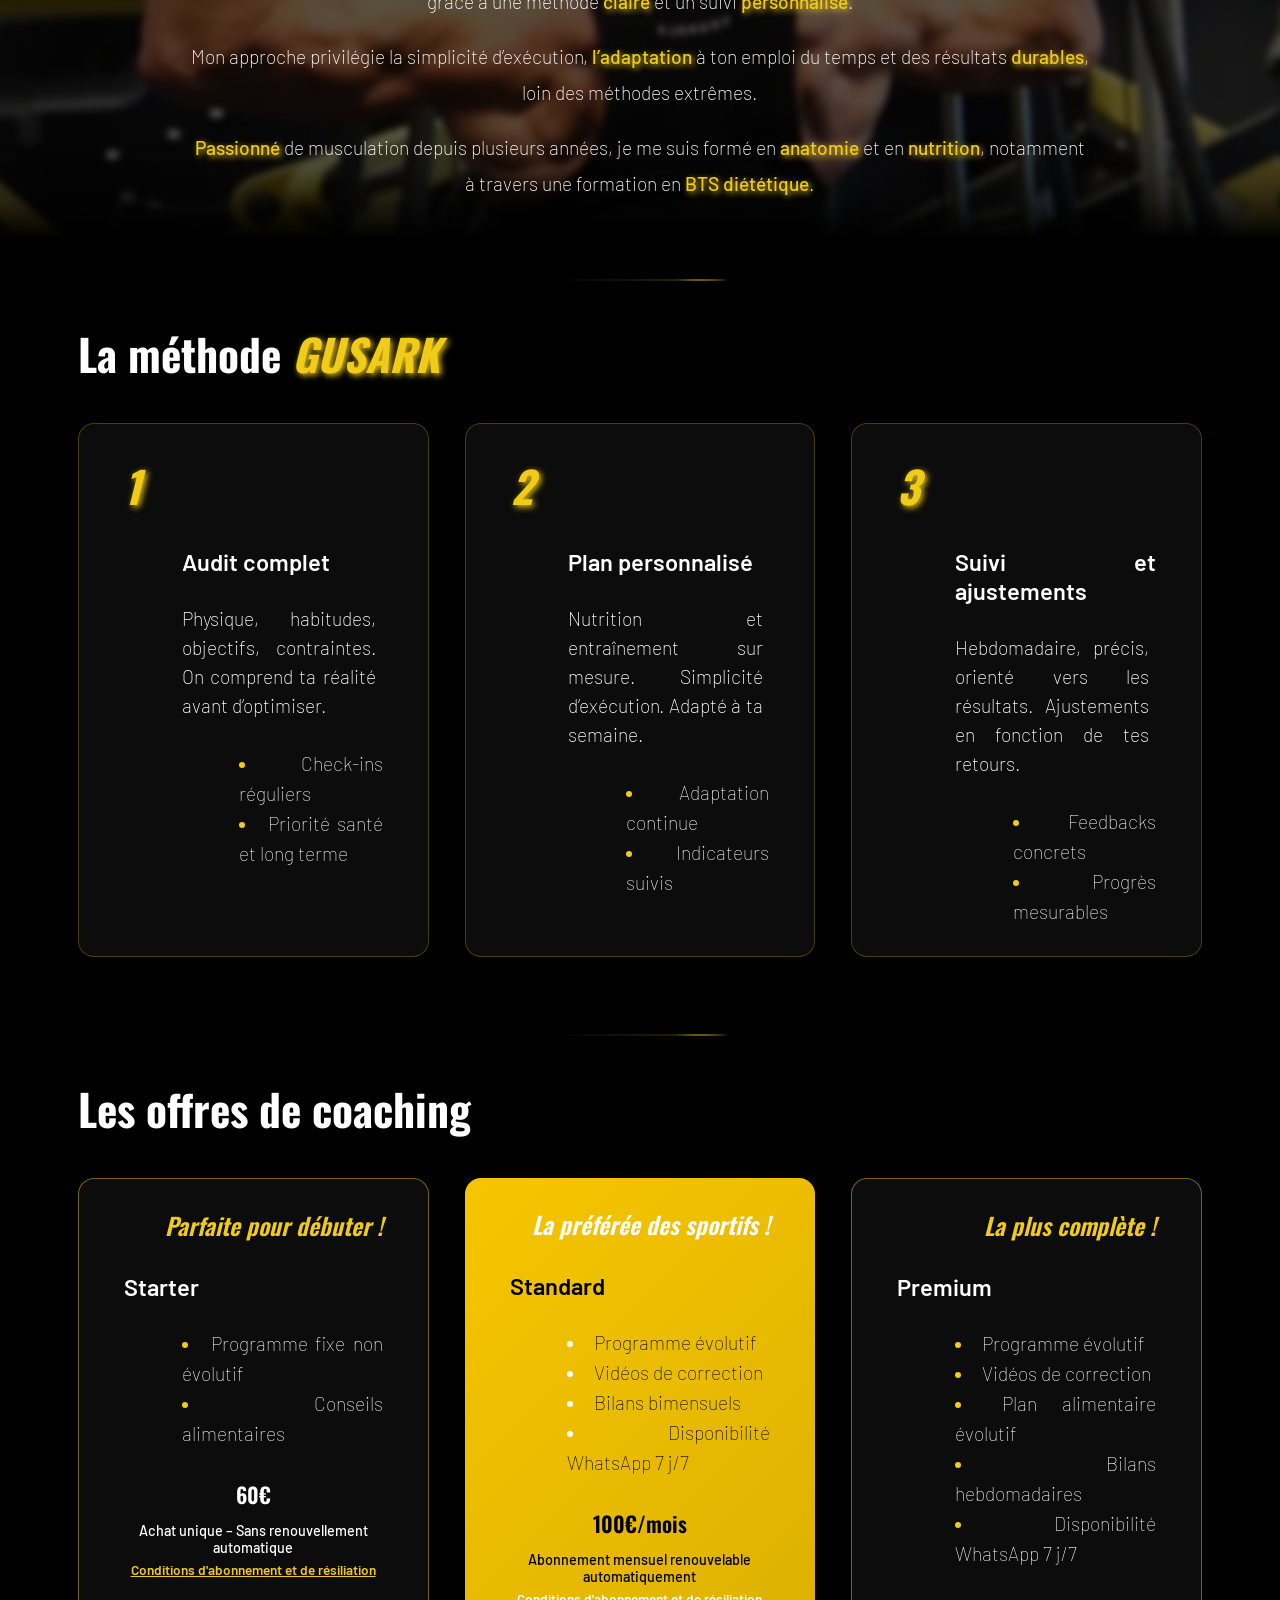
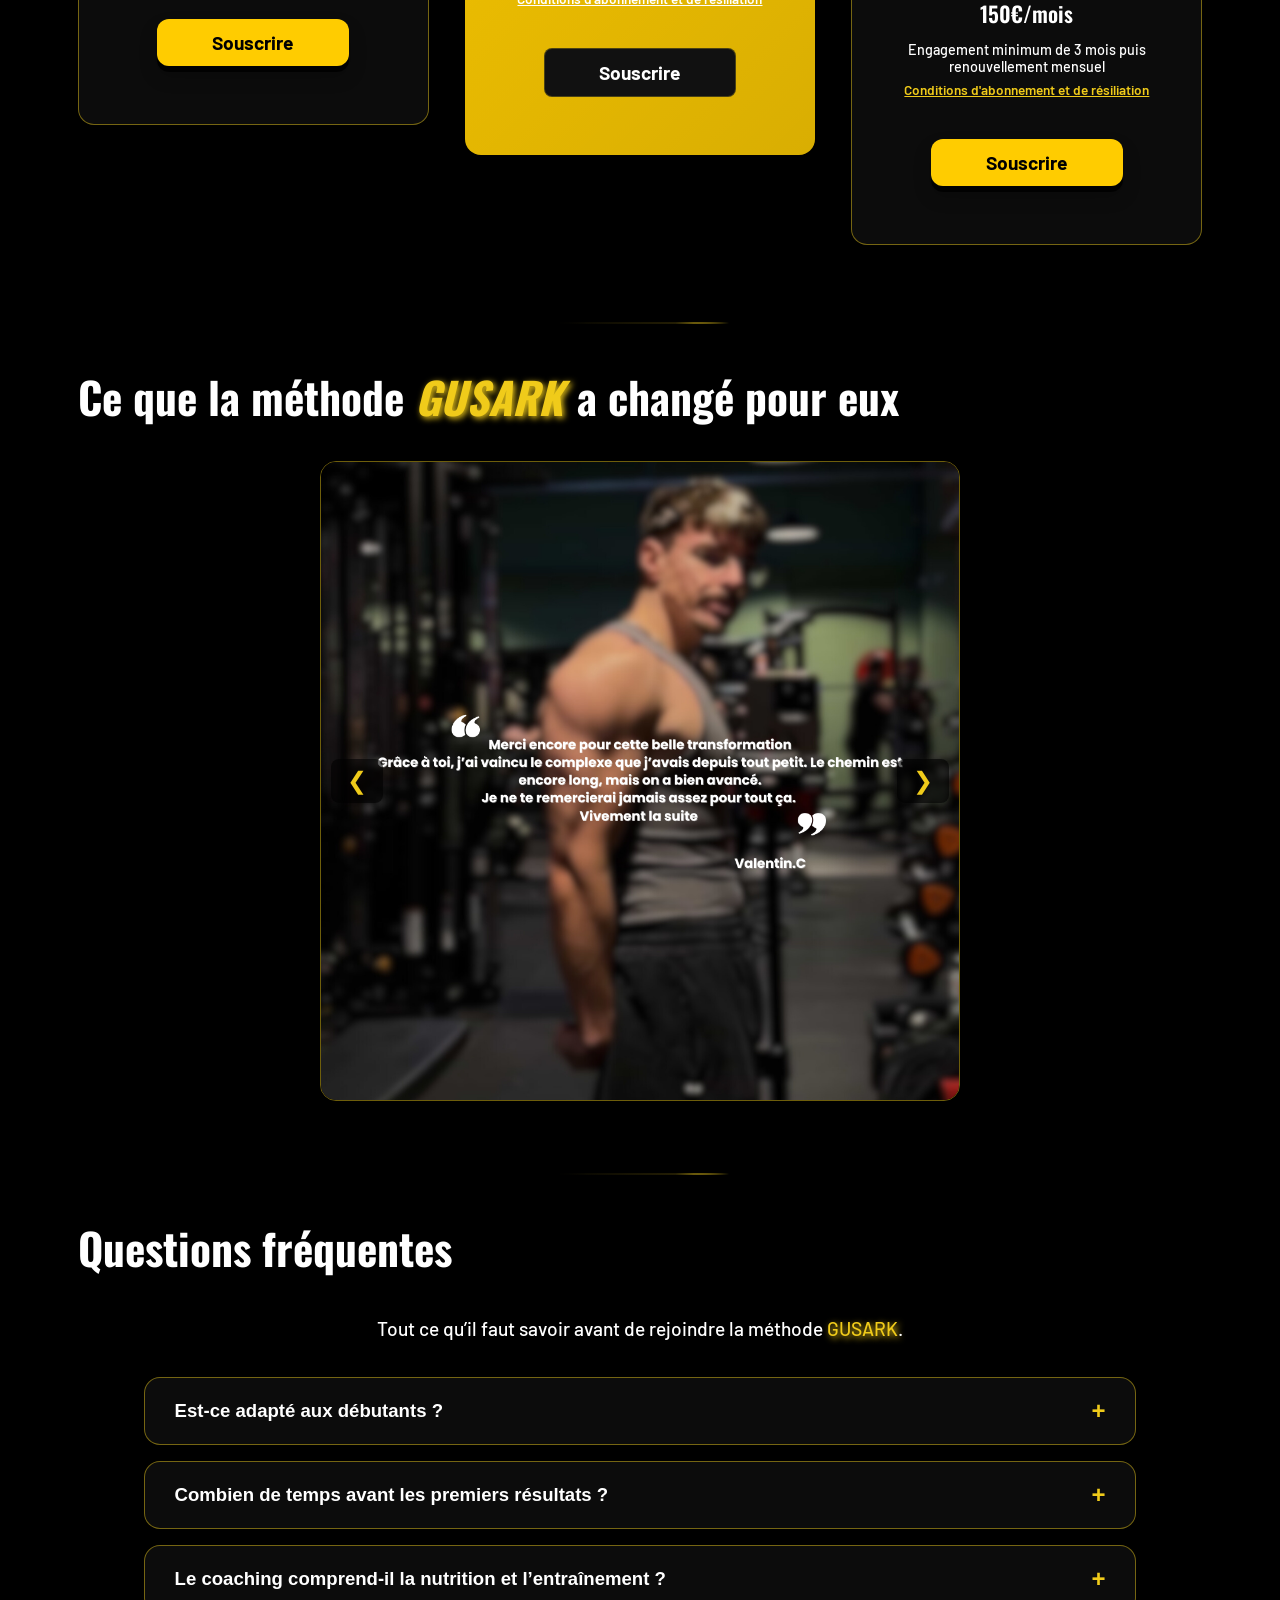
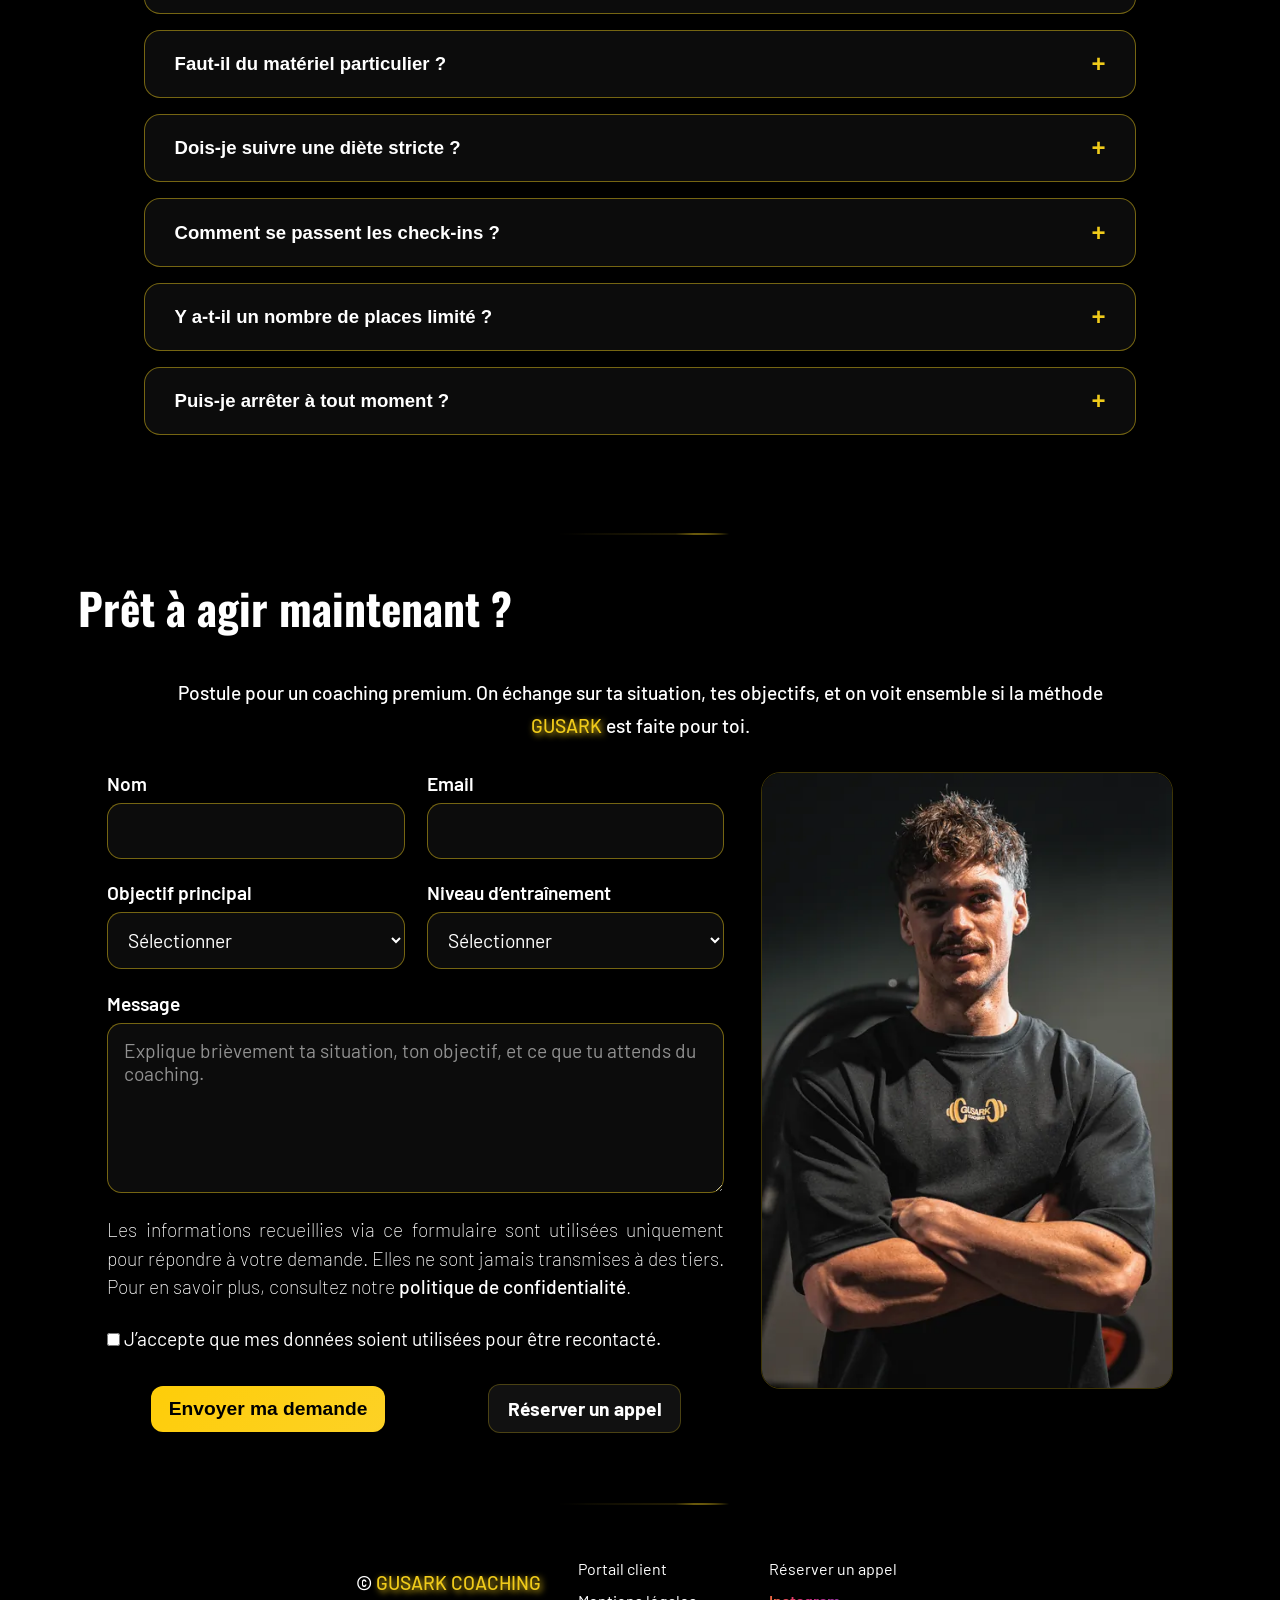
==== commit 34fa594c: "Index Réduction photos transformations" ====
--- a/index.html
+++ b/index.html
@@ -101,7 +101,7 @@
           <!-- CLIENT 1 : remplacer l’image et les textes -->
           <article class="transformation-card">
             <img
-              src="images/comparatif_1.PNG"
+              src="images/comparatif_1 (Petit).PNG"
               alt="Comparaison avant et après l’accompagnement de Prénom"
               loading="lazy"
               decoding="async"
@@ -120,7 +120,7 @@
           <!-- CLIENT 2 -->
           <article class="transformation-card">
             <img
-              src="images/comparatif_2.PNG"
+              src="images/comparatif_2 (Petit).PNG"
               alt="Comparaison avant et après l’accompagnement de Prénom"
               loading="lazy"
               decoding="async"
@@ -139,7 +139,7 @@
           <!-- CLIENT 3 -->
           <article class="transformation-card">
             <img
-              src="images/comparatif_3.PNG"
+              src="images/comparatif_3 (Petit).PNG"
               alt="Comparaison avant et après l’accompagnement de Prénom"
               loading="lazy"
               decoding="async"
